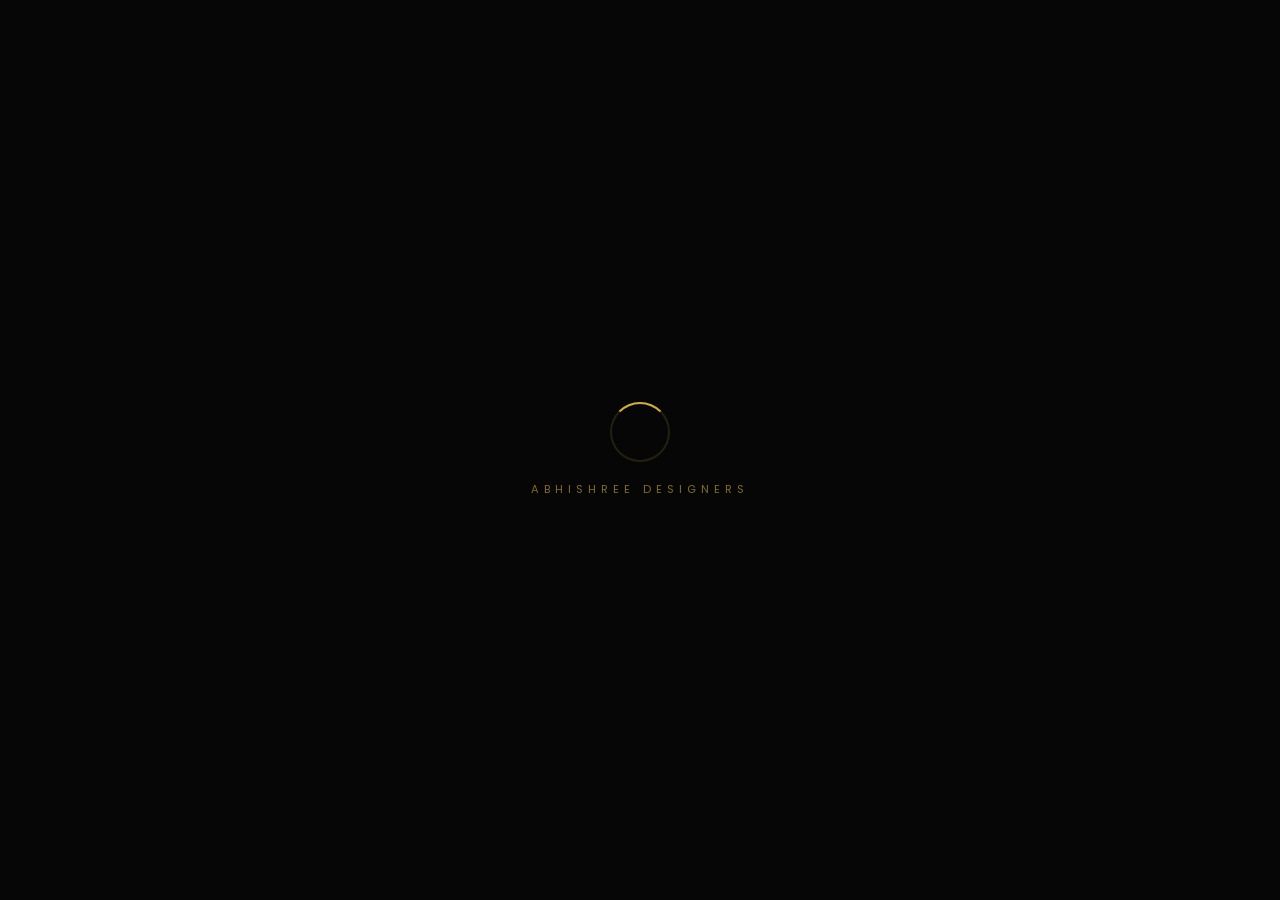
==== frontend/index.html @ 80c42e4c "Update website" ====
<!DOCTYPE html>
<html lang="en">
<head>
    <meta charset="UTF-8">
    <meta name="viewport" content="width=device-width, initial-scale=1.0">
    <title>Abhishree Designers | Fashion Boutique & Design Academy</title>
    <meta name="description" content="Abhishree Designers — Shop exclusive fashion collections or join our world-class Fashion Design Academy.">
    <link rel="icon" type="image/jpeg" href="public/images/logo.jpg">
    <link href="https://fonts.googleapis.com/css2?family=Playfair+Display:ital,wght@0,400;0,600;0,700;1,400&family=Cormorant+Garamond:ital,wght@0,300;0,400;0,600;1,300;1,400&family=Poppins:wght@200;300;400;500;600;700&display=swap" rel="stylesheet">
    <link rel="stylesheet" href="https://cdnjs.cloudflare.com/ajax/libs/font-awesome/6.4.0/css/all.min.css">
    <style>
        * { margin: 0; padding: 0; box-sizing: border-box; }

        body {
            font-family: 'Poppins', sans-serif;
            min-height: 100vh;
            overflow-x: hidden;
            background: #060606;
            color: #fff;
            cursor: default;
        }

        /* ── Cursor Trail ── */
        .cursor-glow {
            position: fixed;
            width: 300px;
            height: 300px;
            border-radius: 50%;
            background: radial-gradient(circle, rgba(212,175,55,0.06) 0%, transparent 70%);
            pointer-events: none;
            z-index: 1;
            transform: translate(-50%, -50%);
            transition: transform 0.1s ease-out;
        }

        /* ── Canvas Stars ── */
        #starCanvas {
            position: fixed;
            inset: 0;
            z-index: 0;
        }

        /* ── Noise Texture Overlay ── */
        .noise-overlay {
            position: fixed;
            inset: 0;
            z-index: 1;
            opacity: 0.03;
            background-image: url("data:image/svg+xml,%3Csvg viewBox='0 0 256 256' xmlns='http://www.w3.org/2000/svg'%3E%3Cfilter id='noise'%3E%3CfeTurbulence type='fractalNoise' baseFrequency='0.9' numOctaves='4' stitchTiles='stitch'/%3E%3C/filter%3E%3Crect width='100%25' height='100%25' filter='url(%23noise)'/%3E%3C/svg%3E");
            pointer-events: none;
        }

        /* ── Loading Screen ── */
        .loader {
            position: fixed;
            inset: 0;
            z-index: 9999;
            background: #060606;
            display: flex;
            flex-direction: column;
            align-items: center;
            justify-content: center;
            transition: opacity 0.8s, visibility 0.8s;
        }
        .loader.hidden { opacity: 0; visibility: hidden; pointer-events: none; }
        .loader-ring {
            width: 60px; height: 60px;
            border: 2px solid rgba(212,175,55,0.15);
            border-top-color: #D4AF37;
            border-radius: 50%;
            animation: spin 1s linear infinite;
        }
        @keyframes spin { to { transform: rotate(360deg); } }
        .loader-text {
            margin-top: 1.2rem;
            font-size: 0.7rem;
            letter-spacing: 5px;
            color: rgba(212,175,55,0.6);
            text-transform: uppercase;
        }

        /* ── Main ── */
        .main-wrapper {
            position: relative;
            z-index: 2;
            min-height: 100vh;
            display: flex;
            flex-direction: column;
            align-items: center;
            justify-content: center;
            padding: 2rem 1.5rem 5rem;
            opacity: 0;
            transition: opacity 1s ease 0.3s;
        }
        .main-wrapper.visible { opacity: 1; }

        /* ── Logo ── */
        .logo-wrap {
            position: relative;
            margin-bottom: 1.5rem;
        }
        .logo-ring {
            position: absolute;
            inset: -12px;
            border-radius: 50%;
            border: 1px solid rgba(212,175,55,0.2);
            animation: ringRotate 12s linear infinite;
        }
        .logo-ring::before {
            content: '';
            position: absolute;
            top: -3px; left: 50%;
            width: 6px; height: 6px;
            background: #D4AF37;
            border-radius: 50%;
            box-shadow: 0 0 10px #D4AF37;
        }
        @keyframes ringRotate { to { transform: rotate(360deg); } }

        .logo-img {
            width: 95px; height: 95px;
            border-radius: 50%;
            object-fit: cover;
            border: 2px solid #D4AF37;
            display: block;
            position: relative;
            z-index: 2;
        }

        /* ── Brand Text ── */
        .brand-section {
            text-align: center;
            margin-bottom: 1rem;
        }
        .brand-name {
            font-family: 'Cormorant Garamond', serif;
            font-size: clamp(2.2rem, 6vw, 4rem);
            font-weight: 300;
            letter-spacing: 14px;
            line-height: 1;
            overflow: hidden;
        }
        .brand-name span {
            display: inline-block;
            animation: slideUp 0.8s ease-out backwards;
        }
        .brand-name span:nth-child(1) { animation-delay: 0.4s; }
        .brand-name span:nth-child(2) { animation-delay: 0.45s; }
        .brand-name span:nth-child(3) { animation-delay: 0.5s; }
        .brand-name span:nth-child(4) { animation-delay: 0.55s; }
        .brand-name span:nth-child(5) { animation-delay: 0.6s; color: #D4AF37; }
        .brand-name span:nth-child(6) { animation-delay: 0.65s; }
        .brand-name span:nth-child(7) { animation-delay: 0.7s; }
        .brand-name span:nth-child(8) { animation-delay: 0.75s; }
        .brand-name span:nth-child(9) { animation-delay: 0.8s; }

        @keyframes slideUp {
            from { transform: translateY(100%); opacity: 0; }
            to { transform: translateY(0); opacity: 1; }
        }

        /* Typewriter tagline */
        .tagline-wrap {
            height: 1.6rem;
            display: flex;
            align-items: center;
            justify-content: center;
            margin-top: 8px;
        }
        .tagline {
            font-size: 0.65rem;
            letter-spacing: 5px;
            color: rgba(212,175,55,0.65);
            text-transform: uppercase;
            overflow: hidden;
            white-space: nowrap;
            border-right: 2px solid rgba(212,175,55,0.6);
            width: 0;
            animation: typing 2.5s steps(30) 1.2s forwards, blinkCaret 0.7s step-end infinite;
        }
        @keyframes typing { to { width: 22ch; } }
        @keyframes blinkCaret { 50% { border-color: transparent; } }

        /* ── Divider ── */
        .divider-area {
            display: flex;
            align-items: center;
            gap: 1.5rem;
            margin: 2rem 0 2.5rem;
            animation: fadeIn 1s ease-out 1.5s both;
        }
        .div-line {
            width: 80px;
            height: 1px;
            background: linear-gradient(90deg, transparent, rgba(212,175,55,0.5), transparent);
        }
        .div-diamond {
            width: 8px; height: 8px;
            background: #D4AF37;
            transform: rotate(45deg);
            box-shadow: 0 0 12px rgba(212,175,55,0.5);
        }
        @keyframes fadeIn { from { opacity: 0; } to { opacity: 1; } }

        .choose-label {
            font-size: 0.7rem;
            letter-spacing: 5px;
            color: rgba(255,255,255,0.3);
            text-transform: uppercase;
            margin-bottom: 2rem;
            animation: fadeIn 1s ease-out 1.8s both;
        }

        /* ── Cards ── */
        .cards-row {
            display: flex;
            gap: 3rem;
            perspective: 1200px;
            animation: fadeInUp 1s ease-out 2s both;
        }
        @keyframes fadeInUp {
            from { opacity: 0; transform: translateY(60px); }
            to { opacity: 1; transform: translateY(0); }
        }

        .choice-card {
            width: 340px;
            height: 420px;
            position: relative;
            border-radius: 24px;
            overflow: hidden;
            cursor: pointer;
            text-decoration: none;
            transform-style: preserve-3d;
            transition: transform 0.4s ease, box-shadow 0.4s;
        }
        .choice-card:hover {
            transform: translateY(-16px) rotateX(2deg);
            box-shadow: 0 40px 80px rgba(0,0,0,0.6), 0 0 60px rgba(212,175,55,0.12);
        }

        .card-bg {
            position: absolute;
            inset: 0;
            background-size: cover;
            background-position: center;
            transition: transform 1s cubic-bezier(0.25, 0.46, 0.45, 0.94);
        }
        .choice-card:hover .card-bg { transform: scale(1.12); }

        .card-overlay {
            position: absolute;
            inset: 0;
            background: linear-gradient(180deg,
                rgba(0,0,0,0) 0%,
                rgba(0,0,0,0.2) 30%,
                rgba(0,0,0,0.88) 100%);
            transition: background 0.5s;
        }

        /* Animated shimmer on hover */
        .card-shimmer {
            position: absolute;
            inset: 0;
            background: linear-gradient(105deg, transparent 40%, rgba(212,175,55,0.08) 45%, rgba(212,175,55,0.15) 50%, rgba(212,175,55,0.08) 55%, transparent 60%);
            transform: translateX(-100%);
            transition: none;
            z-index: 2;
        }
        .choice-card:hover .card-shimmer {
            animation: shimmer 1.2s ease forwards;
        }
        @keyframes shimmer { to { transform: translateX(100%); } }

        /* Gold border glow */
        .card-glow-border {
            position: absolute;
            inset: 0;
            border-radius: 24px;
            z-index: 3;
            border: 1px solid rgba(212,175,55,0.1);
            transition: border-color 0.5s, box-shadow 0.5s;
        }
        .choice-card:hover .card-glow-border {
            border-color: rgba(212,175,55,0.5);
            box-shadow: inset 0 0 30px rgba(212,175,55,0.06);
        }

        /* Number label */
        .card-number {
            position: absolute;
            top: 1.5rem;
            left: 1.8rem;
            font-family: 'Playfair Display', serif;
            font-size: 4rem;
            font-weight: 700;
            color: rgba(212,175,55,0.08);
            z-index: 2;
            line-height: 1;
            transition: color 0.4s;
        }
        .choice-card:hover .card-number { color: rgba(212,175,55,0.15); }

        .card-content {
            position: absolute;
            bottom: 0;
            left: 0;
            right: 0;
            padding: 2rem;
            z-index: 4;
        }

        .card-icon-badge {
            width: 48px;
            height: 48px;
            border-radius: 14px;
            background: rgba(212,175,55,0.12);
            border: 1px solid rgba(212,175,55,0.3);
            display: flex;
            align-items: center;
            justify-content: center;
            font-size: 1.1rem;
            color: #D4AF37;
            margin-bottom: 1rem;
            backdrop-filter: blur(10px);
            transition: background 0.3s, transform 0.3s;
        }
        .choice-card:hover .card-icon-badge {
            background: rgba(212,175,55,0.2);
            transform: scale(1.08);
        }

        .card-title {
            font-family: 'Playfair Display', serif;
            font-size: 1.9rem;
            font-weight: 700;
            color: #fff;
            line-height: 1.15;
            margin-bottom: 0.5rem;
        }

        .card-desc {
            font-size: 0.78rem;
            color: rgba(255,255,255,0.5);
            line-height: 1.7;
            margin-bottom: 1.2rem;
        }

        .card-cta {
            display: inline-flex;
            align-items: center;
            gap: 10px;
            padding: 10px 0;
            color: #D4AF37;
            font-size: 0.75rem;
            font-weight: 600;
            letter-spacing: 2px;
            text-transform: uppercase;
            text-decoration: none;
            position: relative;
        }
        .card-cta::after {
            content: '';
            position: absolute;
            bottom: 6px;
            left: 0;
            width: 0;
            height: 1px;
            background: #D4AF37;
            transition: width 0.4s;
        }
        .choice-card:hover .card-cta::after { width: 70%; }
        .card-cta .arrow-circle {
            width: 28px;
            height: 28px;
            border-radius: 50%;
            border: 1px solid rgba(212,175,55,0.5);
            display: flex;
            align-items: center;
            justify-content: center;
            font-size: 0.65rem;
            transition: background 0.3s, transform 0.3s;
        }
        .choice-card:hover .card-cta .arrow-circle {
            background: #D4AF37;
            color: #111;
            transform: translateX(4px);
        }

        /* ── Bottom Bar ── */
        .bottom-bar {
            position: fixed;
            bottom: 0;
            left: 0;
            right: 0;
            display: flex;
            align-items: center;
            justify-content: center;
            gap: 2.5rem;
            padding: 16px;
            z-index: 5;
            background: linear-gradient(to top, rgba(6,6,6,0.95) 0%, transparent 100%);
            animation: fadeIn 1s ease-out 2.5s both;
        }
        .bottom-link {
            color: rgba(255,255,255,0.3);
            font-size: 0.7rem;
            letter-spacing: 1px;
            text-decoration: none;
            transition: color 0.3s;
        }
        .bottom-link:hover { color: #D4AF37; }
        .bottom-social a {
            color: rgba(255,255,255,0.3);
            margin: 0 10px;
            font-size: 1.05rem;
            transition: color 0.3s, transform 0.3s;
        }
        .bottom-social a:hover { color: #D4AF37; transform: translateY(-2px); }

        /* ── Mobile ── */
        @media (max-width: 768px) {
            .main-wrapper { padding: 1.5rem 1rem 5rem; }
            .cards-row {
                flex-direction: column;
                gap: 1.5rem;
                align-items: center;
            }
            .choice-card {
                width: 92vw;
                max-width: 380px;
                height: 350px;
            }
            .brand-name { letter-spacing: 6px; }
            .logo-img { width: 75px; height: 75px; }
            .logo-ring { inset: -10px; }
            .bottom-bar { gap: 1.2rem; }
            .card-number { font-size: 3rem; }
        }
    </style>
</head>
<body>

    <!-- Loading Screen -->
    <div class="loader" id="loader">
        <div class="loader-ring"></div>
        <p class="loader-text">Abhishree Designers</p>
    </div>

    <!-- Cursor Glow -->
    <div class="cursor-glow" id="cursorGlow"></div>

    <!-- Star Canvas -->
    <canvas id="starCanvas"></canvas>

    <!-- Noise -->
    <div class="noise-overlay"></div>

    <!-- Main Content -->
    <div class="main-wrapper" id="mainContent">

        <!-- Logo -->
        <div class="logo-wrap">
            <div class="logo-ring"></div>
            <img src="public/images/logo.jpg" alt="Abhishree Designers" class="logo-img">
        </div>

        <!-- Brand -->
        <div class="brand-section">
            <h1 class="brand-name">
                <span>A</span><span>B</span><span>H</span><span>I</span><span>S</span><span>H</span><span>R</span><span>E</span><span>E</span>
            </h1>
            <div class="tagline-wrap">
                <p class="tagline">Perfection in Every Stitch</p>
            </div>
        </div>

        <!-- Divider -->
        <div class="divider-area">
            <div class="div-line"></div>
            <div class="div-diamond"></div>
            <div class="div-line"></div>
        </div>

        <p class="choose-label">Choose Your Experience</p>

        <!-- Cards -->
        <div class="cards-row">

            <!-- Shop -->
            <a href="shop.html" class="choice-card">
                <div class="card-bg" style="background-image: url('https://images.unsplash.com/photo-1558769132-cb1aea458c5e?auto=format&fit=crop&w=900&q=80');"></div>
                <div class="card-overlay"></div>
                <div class="card-shimmer"></div>
                <div class="card-glow-border"></div>
                <div class="card-number">01</div>
                <div class="card-content">
                    <div class="card-icon-badge"><i class="fas fa-shopping-bag"></i></div>
                    <h2 class="card-title">Shop Our<br>Collection</h2>
                    <p class="card-desc">Bridal lehengas, designer sarees, indo-western ensembles — crafted with perfection.</p>
                    <span class="card-cta">Explore Now <span class="arrow-circle"><i class="fas fa-arrow-right"></i></span></span>
                </div>
            </a>

            <!-- Academy -->
            <a href="academy.html" class="choice-card">
                <div class="card-bg" style="background-image: url('https://images.unsplash.com/photo-1537832816519-689ad163238b?auto=format&fit=crop&w=900&q=80');"></div>
                <div class="card-overlay"></div>
                <div class="card-shimmer"></div>
                <div class="card-glow-border"></div>
                <div class="card-number">02</div>
                <div class="card-content">
                    <div class="card-icon-badge"><i class="fas fa-scissors"></i></div>
                    <h2 class="card-title">Learn Fashion<br>Design</h2>
                    <p class="card-desc">Master couture, draping & styling — launch your dream fashion career with us.</p>
                    <span class="card-cta">View Courses <span class="arrow-circle"><i class="fas fa-arrow-right"></i></span></span>
                </div>
            </a>

        </div>
    </div>

    <!-- Bottom -->
    <div class="bottom-bar">
        <a href="tel:+919876543210" class="bottom-link"><i class="fas fa-phone-alt"></i> &nbsp;+91 98765 43210</a>
        <div class="bottom-social">
            <a href="https://www.instagram.com/abhishre_fashionacademy" target="_blank"><i class="fab fa-instagram"></i></a>
            <a href="https://wa.me/919876543210" target="_blank"><i class="fab fa-whatsapp"></i></a>
        </div>
        <a href="auth.html" class="bottom-link"><i class="fas fa-user"></i> &nbsp;My Account</a>
    </div>

    <script>
        // ── Loader ──
        window.addEventListener('load', () => {
            setTimeout(() => {
                document.getElementById('loader').classList.add('hidden');
                document.getElementById('mainContent').classList.add('visible');
            }, 1400);
        });

        // ── Cursor Glow ──
        const glow = document.getElementById('cursorGlow');
        document.addEventListener('mousemove', e => {
            glow.style.left = e.clientX + 'px';
            glow.style.top = e.clientY + 'px';
        });

        // ── Star Canvas ──
        const canvas = document.getElementById('starCanvas');
        const ctx = canvas.getContext('2d');
        let stars = [];

        function resizeCanvas() {
            canvas.width = window.innerWidth;
            canvas.height = window.innerHeight;
        }
        resizeCanvas();
        window.addEventListener('resize', resizeCanvas);

        function createStars(count) {
            stars = [];
            for (let i = 0; i < count; i++) {
                stars.push({
                    x: Math.random() * canvas.width,
                    y: Math.random() * canvas.height,
                    size: Math.random() * 1.5 + 0.3,
                    opacity: Math.random() * 0.5 + 0.1,
                    speed: Math.random() * 0.3 + 0.05,
                    phase: Math.random() * Math.PI * 2
                });
            }
        }
        createStars(120);

        function animateStars() {
            ctx.clearRect(0, 0, canvas.width, canvas.height);
            const time = Date.now() * 0.001;

            stars.forEach(s => {
                const twinkle = Math.sin(time * s.speed * 3 + s.phase) * 0.3 + 0.7;
                ctx.beginPath();
                ctx.arc(s.x, s.y, s.size, 0, Math.PI * 2);
                ctx.fillStyle = `rgba(212, 175, 55, ${s.opacity * twinkle})`;
                ctx.fill();
            });

            requestAnimationFrame(animateStars);
        }
        animateStars();
    </script>
</body>
</html>
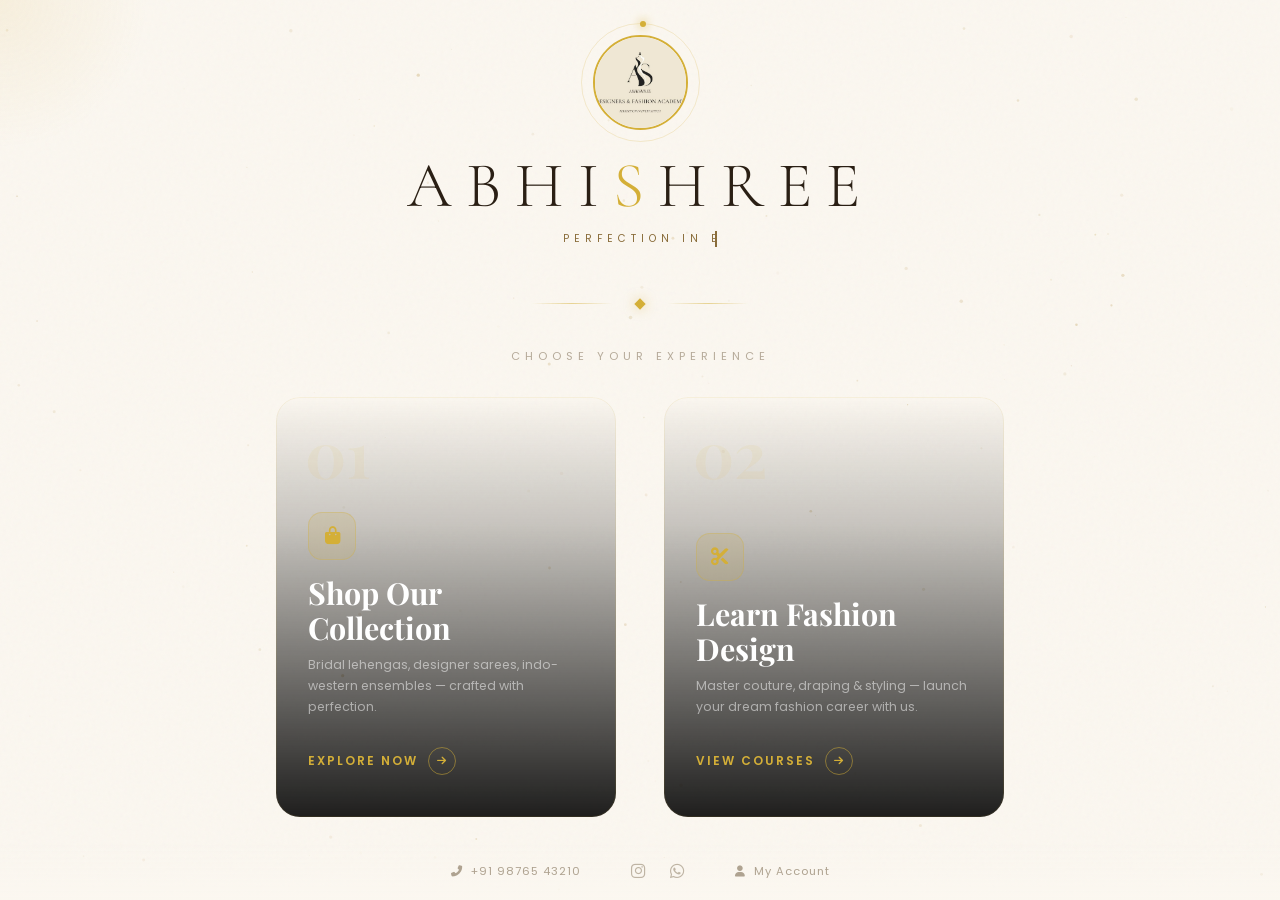
==== commit 4ceced36: "Update website" ====
--- a/frontend/index.html
+++ b/frontend/index.html
@@ -15,8 +15,8 @@
             font-family: 'Poppins', sans-serif;
             min-height: 100vh;
             overflow-x: hidden;
-            background: #060606;
-            color: #fff;
+            background: #FBF7F0;
+            color: #2a1f14;
             cursor: default;
         }
 
@@ -26,7 +26,7 @@
             width: 300px;
             height: 300px;
             border-radius: 50%;
-            background: radial-gradient(circle, rgba(212,175,55,0.06) 0%, transparent 70%);
+            background: radial-gradient(circle, rgba(212,175,55,0.1) 0%, transparent 70%);
             pointer-events: none;
             z-index: 1;
             transform: translate(-50%, -50%);
@@ -55,7 +55,7 @@
             position: fixed;
             inset: 0;
             z-index: 9999;
-            background: #060606;
+            background: #FBF7F0;
             display: flex;
             flex-direction: column;
             align-items: center;
@@ -65,8 +65,8 @@
         .loader.hidden { opacity: 0; visibility: hidden; pointer-events: none; }
         .loader-ring {
             width: 60px; height: 60px;
-            border: 2px solid rgba(212,175,55,0.15);
-            border-top-color: #D4AF37;
+            border: 2px solid rgba(180,140,60,0.2);
+            border-top-color: #B8962C;
             border-radius: 50%;
             animation: spin 1s linear infinite;
         }
@@ -75,7 +75,7 @@
             margin-top: 1.2rem;
             font-size: 0.7rem;
             letter-spacing: 5px;
-            color: rgba(212,175,55,0.6);
+            color: #8a6d3b;
             text-transform: uppercase;
         }
 
@@ -170,11 +170,11 @@
         .tagline {
             font-size: 0.65rem;
             letter-spacing: 5px;
-            color: rgba(212,175,55,0.65);
+            color: #8a6d3b;
             text-transform: uppercase;
             overflow: hidden;
             white-space: nowrap;
-            border-right: 2px solid rgba(212,175,55,0.6);
+            border-right: 2px solid #8a6d3b;
             width: 0;
             animation: typing 2.5s steps(30) 1.2s forwards, blinkCaret 0.7s step-end infinite;
         }
@@ -205,7 +205,7 @@
         .choose-label {
             font-size: 0.7rem;
             letter-spacing: 5px;
-            color: rgba(255,255,255,0.3);
+            color: rgba(100,80,50,0.45);
             text-transform: uppercase;
             margin-bottom: 2rem;
             animation: fadeIn 1s ease-out 1.8s both;
@@ -236,7 +236,7 @@
         }
         .choice-card:hover {
             transform: translateY(-16px) rotateX(2deg);
-            box-shadow: 0 40px 80px rgba(0,0,0,0.6), 0 0 60px rgba(212,175,55,0.12);
+            box-shadow: 0 40px 80px rgba(0,0,0,0.25), 0 0 60px rgba(212,175,55,0.1);
         }
 
         .card-bg {
@@ -399,24 +399,24 @@
             gap: 2.5rem;
             padding: 16px;
             z-index: 5;
-            background: linear-gradient(to top, rgba(6,6,6,0.95) 0%, transparent 100%);
+            background: linear-gradient(to top, rgba(251,247,240,0.95) 0%, transparent 100%);
             animation: fadeIn 1s ease-out 2.5s both;
         }
         .bottom-link {
-            color: rgba(255,255,255,0.3);
+            color: rgba(100,80,50,0.5);
             font-size: 0.7rem;
             letter-spacing: 1px;
             text-decoration: none;
             transition: color 0.3s;
         }
-        .bottom-link:hover { color: #D4AF37; }
+        .bottom-link:hover { color: #8a6d3b; }
         .bottom-social a {
-            color: rgba(255,255,255,0.3);
+            color: rgba(100,80,50,0.4);
             margin: 0 10px;
             font-size: 1.05rem;
             transition: color 0.3s, transform 0.3s;
         }
-        .bottom-social a:hover { color: #D4AF37; transform: translateY(-2px); }
+        .bottom-social a:hover { color: #8a6d3b; transform: translateY(-2px); }
 
         /* ── Mobile ── */
         @media (max-width: 768px) {
@@ -581,7 +581,7 @@
                 const twinkle = Math.sin(time * s.speed * 3 + s.phase) * 0.3 + 0.7;
                 ctx.beginPath();
                 ctx.arc(s.x, s.y, s.size, 0, Math.PI * 2);
-                ctx.fillStyle = `rgba(212, 175, 55, ${s.opacity * twinkle})`;
+                ctx.fillStyle = `rgba(180, 140, 60, ${s.opacity * twinkle * 0.5})`;
                 ctx.fill();
             });
 
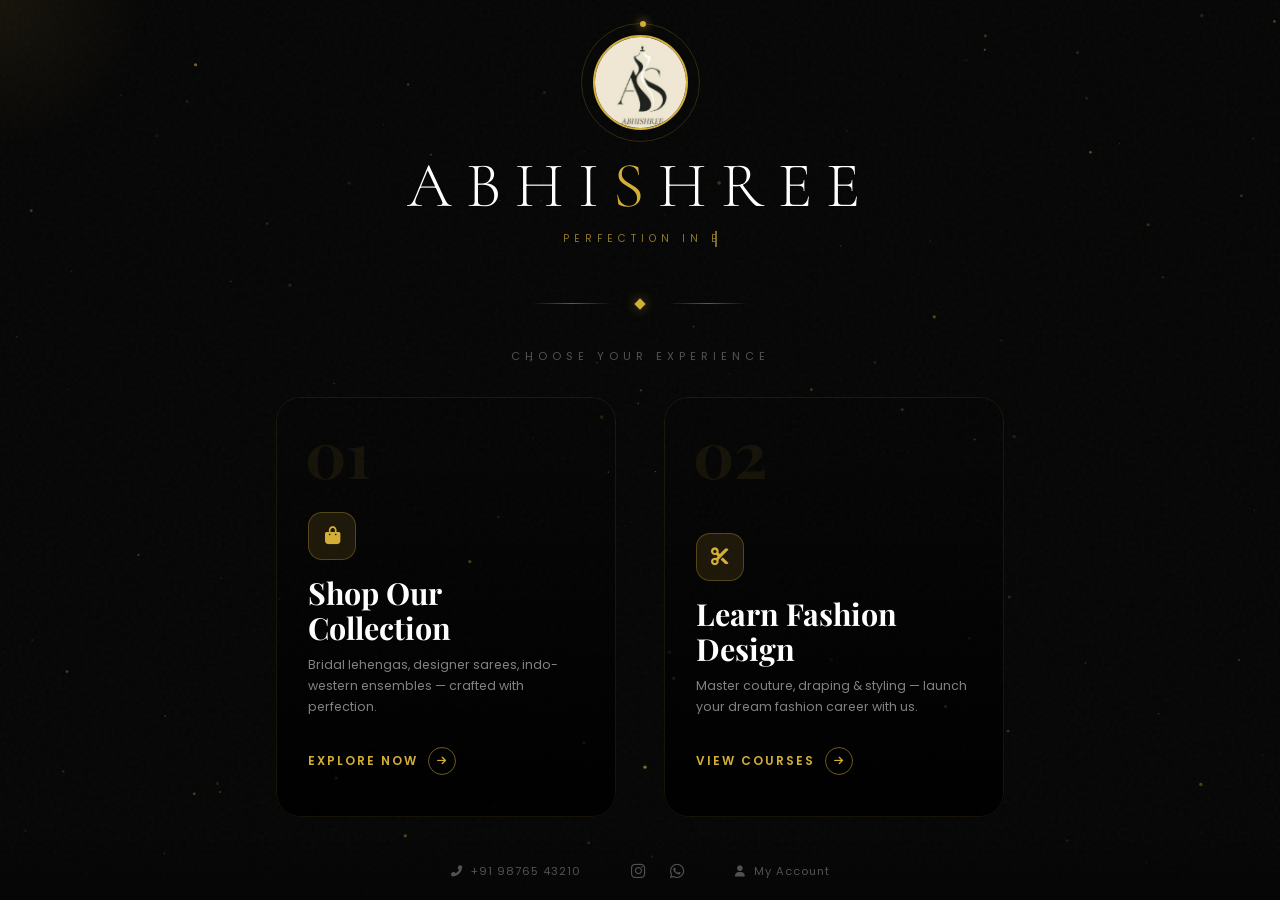
==== commit d735bac6: "Update website" ====
--- a/frontend/index.html
+++ b/frontend/index.html
@@ -15,8 +15,8 @@
             font-family: 'Poppins', sans-serif;
             min-height: 100vh;
             overflow-x: hidden;
-            background: #FBF7F0;
-            color: #2a1f14;
+            background: #060606;
+            color: #fff;
             cursor: default;
         }
 
@@ -26,7 +26,7 @@
             width: 300px;
             height: 300px;
             border-radius: 50%;
-            background: radial-gradient(circle, rgba(212,175,55,0.1) 0%, transparent 70%);
+            background: radial-gradient(circle, rgba(212,175,55,0.08) 0%, transparent 70%);
             pointer-events: none;
             z-index: 1;
             transform: translate(-50%, -50%);
@@ -55,7 +55,7 @@
             position: fixed;
             inset: 0;
             z-index: 9999;
-            background: #FBF7F0;
+            background: #060606;
             display: flex;
             flex-direction: column;
             align-items: center;
@@ -65,8 +65,8 @@
         .loader.hidden { opacity: 0; visibility: hidden; pointer-events: none; }
         .loader-ring {
             width: 60px; height: 60px;
-            border: 2px solid rgba(180,140,60,0.2);
-            border-top-color: #B8962C;
+            border: 2px solid rgba(212,175,55,0.15);
+            border-top-color: #D4AF37;
             border-radius: 50%;
             animation: spin 1s linear infinite;
         }
@@ -75,7 +75,7 @@
             margin-top: 1.2rem;
             font-size: 0.7rem;
             letter-spacing: 5px;
-            color: #8a6d3b;
+            color: rgba(212,175,55,0.6);
             text-transform: uppercase;
         }
 
@@ -170,11 +170,11 @@
         .tagline {
             font-size: 0.65rem;
             letter-spacing: 5px;
-            color: #8a6d3b;
+            color: rgba(212,175,55,0.65);
             text-transform: uppercase;
             overflow: hidden;
             white-space: nowrap;
-            border-right: 2px solid #8a6d3b;
+            border-right: 2px solid rgba(212,175,55,0.6);
             width: 0;
             animation: typing 2.5s steps(30) 1.2s forwards, blinkCaret 0.7s step-end infinite;
         }
@@ -205,7 +205,7 @@
         .choose-label {
             font-size: 0.7rem;
             letter-spacing: 5px;
-            color: rgba(100,80,50,0.45);
+            color: rgba(255,255,255,0.3);
             text-transform: uppercase;
             margin-bottom: 2rem;
             animation: fadeIn 1s ease-out 1.8s both;
@@ -236,7 +236,7 @@
         }
         .choice-card:hover {
             transform: translateY(-16px) rotateX(2deg);
-            box-shadow: 0 40px 80px rgba(0,0,0,0.25), 0 0 60px rgba(212,175,55,0.1);
+            box-shadow: 0 40px 80px rgba(0,0,0,0.6), 0 0 60px rgba(212,175,55,0.12);
         }
 
         .card-bg {
@@ -399,24 +399,24 @@
             gap: 2.5rem;
             padding: 16px;
             z-index: 5;
-            background: linear-gradient(to top, rgba(251,247,240,0.95) 0%, transparent 100%);
+            background: linear-gradient(to top, rgba(6,6,6,0.95) 0%, transparent 100%);
             animation: fadeIn 1s ease-out 2.5s both;
         }
         .bottom-link {
-            color: rgba(100,80,50,0.5);
+            color: rgba(255,255,255,0.3);
             font-size: 0.7rem;
             letter-spacing: 1px;
             text-decoration: none;
             transition: color 0.3s;
         }
-        .bottom-link:hover { color: #8a6d3b; }
+        .bottom-link:hover { color: #D4AF37; }
         .bottom-social a {
-            color: rgba(100,80,50,0.4);
+            color: rgba(255,255,255,0.3);
             margin: 0 10px;
             font-size: 1.05rem;
             transition: color 0.3s, transform 0.3s;
         }
-        .bottom-social a:hover { color: #8a6d3b; transform: translateY(-2px); }
+        .bottom-social a:hover { color: #D4AF37; transform: translateY(-2px); }
 
         /* ── Mobile ── */
         @media (max-width: 768px) {
@@ -581,7 +581,7 @@
                 const twinkle = Math.sin(time * s.speed * 3 + s.phase) * 0.3 + 0.7;
                 ctx.beginPath();
                 ctx.arc(s.x, s.y, s.size, 0, Math.PI * 2);
-                ctx.fillStyle = `rgba(180, 140, 60, ${s.opacity * twinkle * 0.5})`;
+                ctx.fillStyle = `rgba(212, 175, 55, ${s.opacity * twinkle})`;
                 ctx.fill();
             });
 
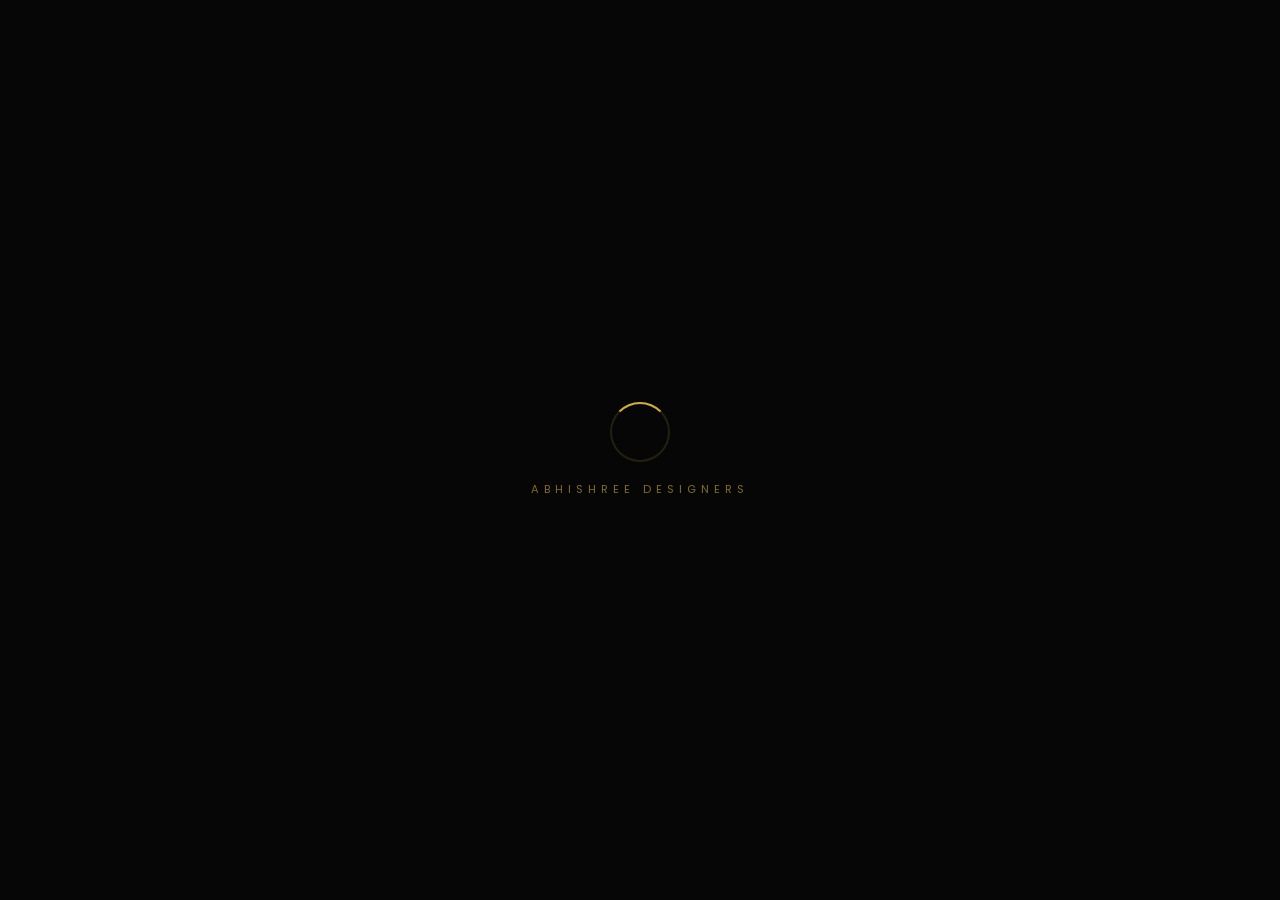
==== commit a69476d0: "Update website" ====
--- a/frontend/index.html
+++ b/frontend/index.html
@@ -178,7 +178,7 @@
             width: 0;
             animation: typing 2.5s steps(30) 1.2s forwards, blinkCaret 0.7s step-end infinite;
         }
-        @keyframes typing { to { width: 22ch; } }
+        @keyframes typing { to { width: 28ch; } }
         @keyframes blinkCaret { 50% { border-color: transparent; } }
 
         /* ── Divider ── */
@@ -471,7 +471,7 @@
                 <span>A</span><span>B</span><span>H</span><span>I</span><span>S</span><span>H</span><span>R</span><span>E</span><span>E</span>
             </h1>
             <div class="tagline-wrap">
-                <p class="tagline">Perfection in Every Stitch</p>
+                <p class="tagline">Perfection in every stitches</p>
             </div>
         </div>
 
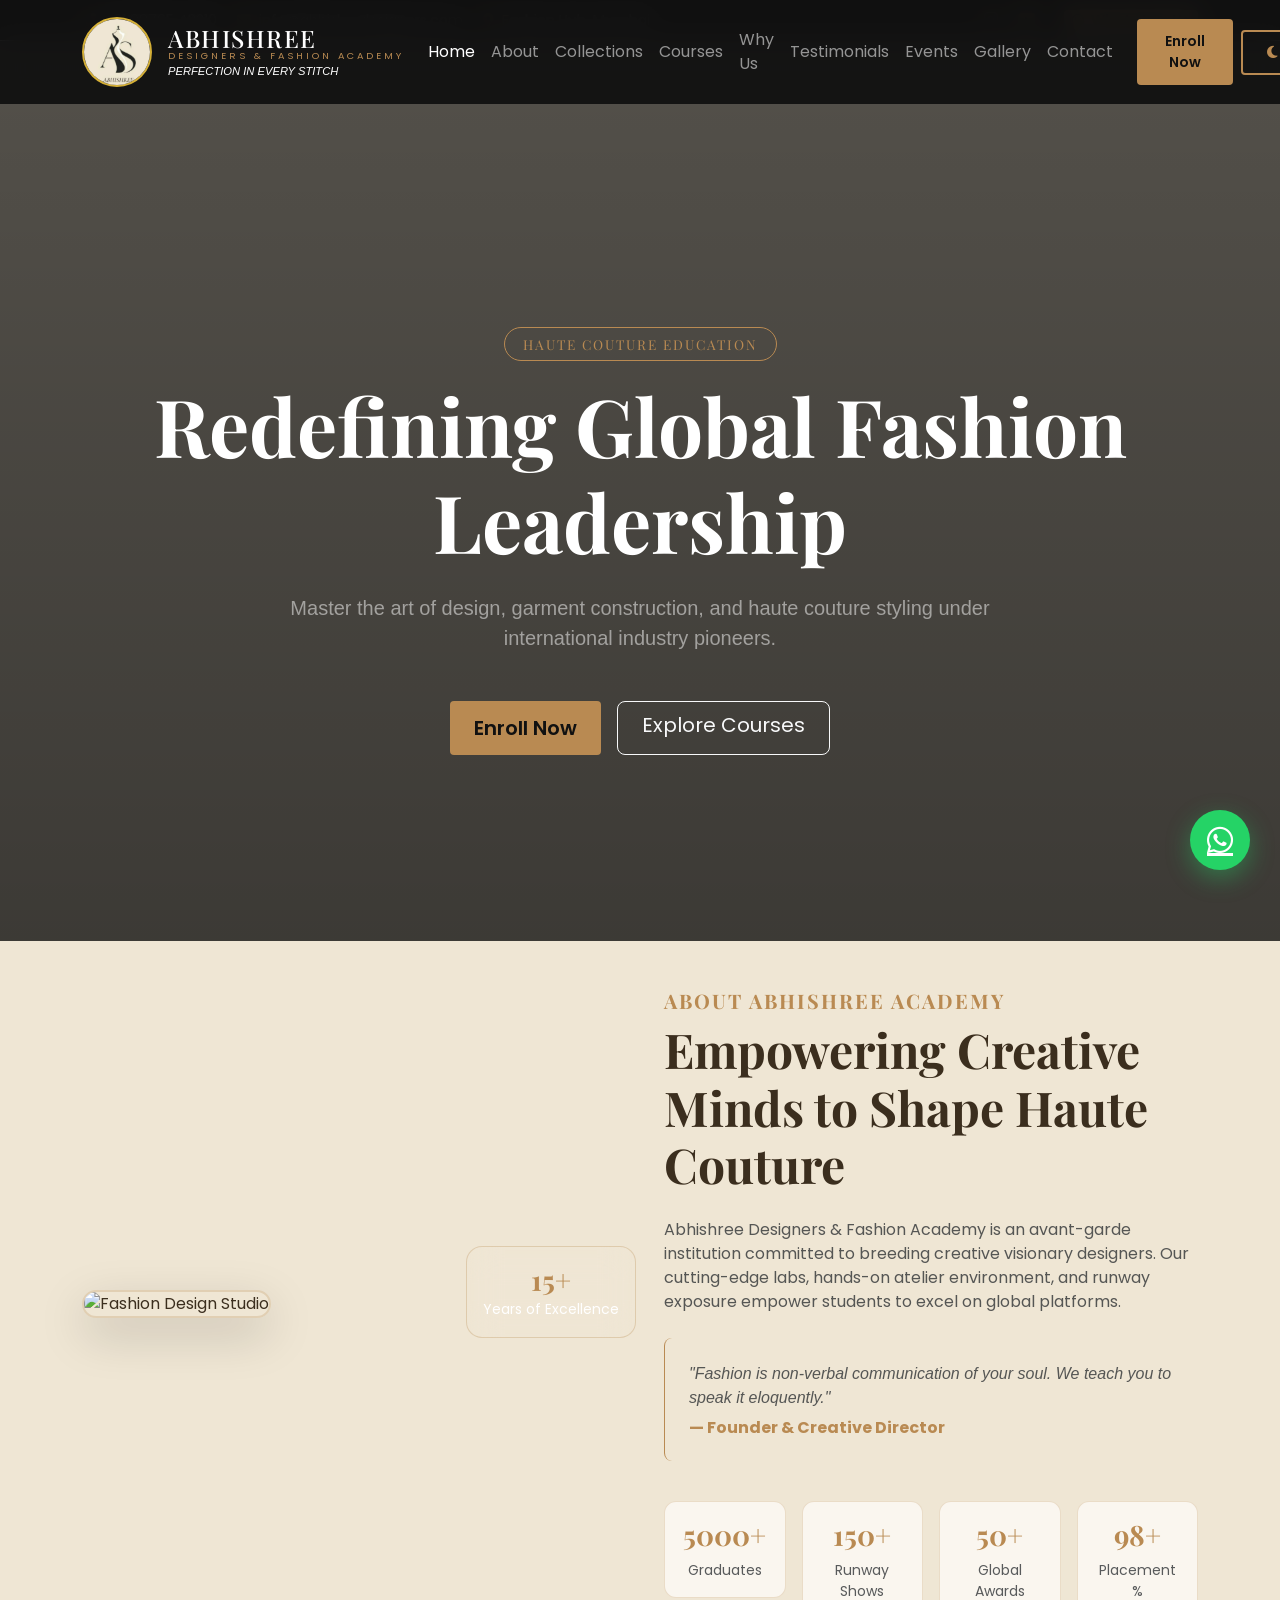
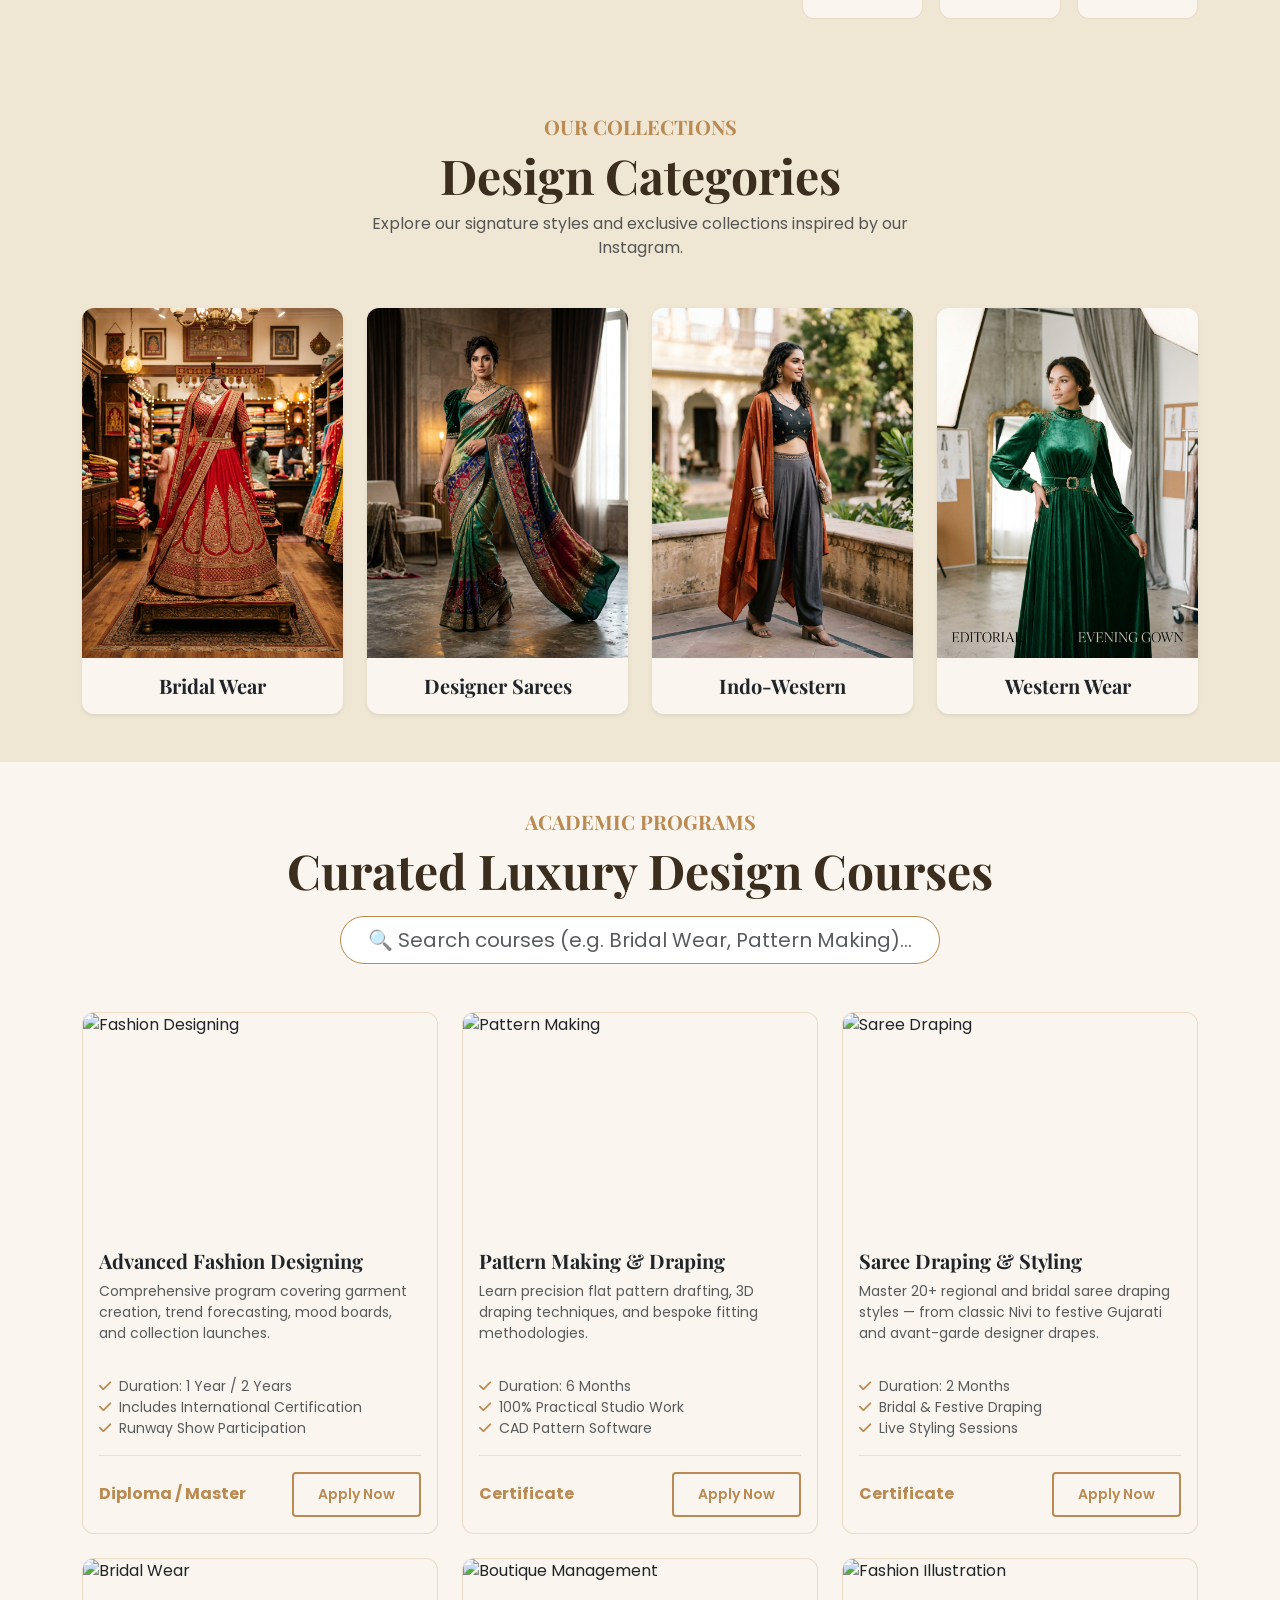
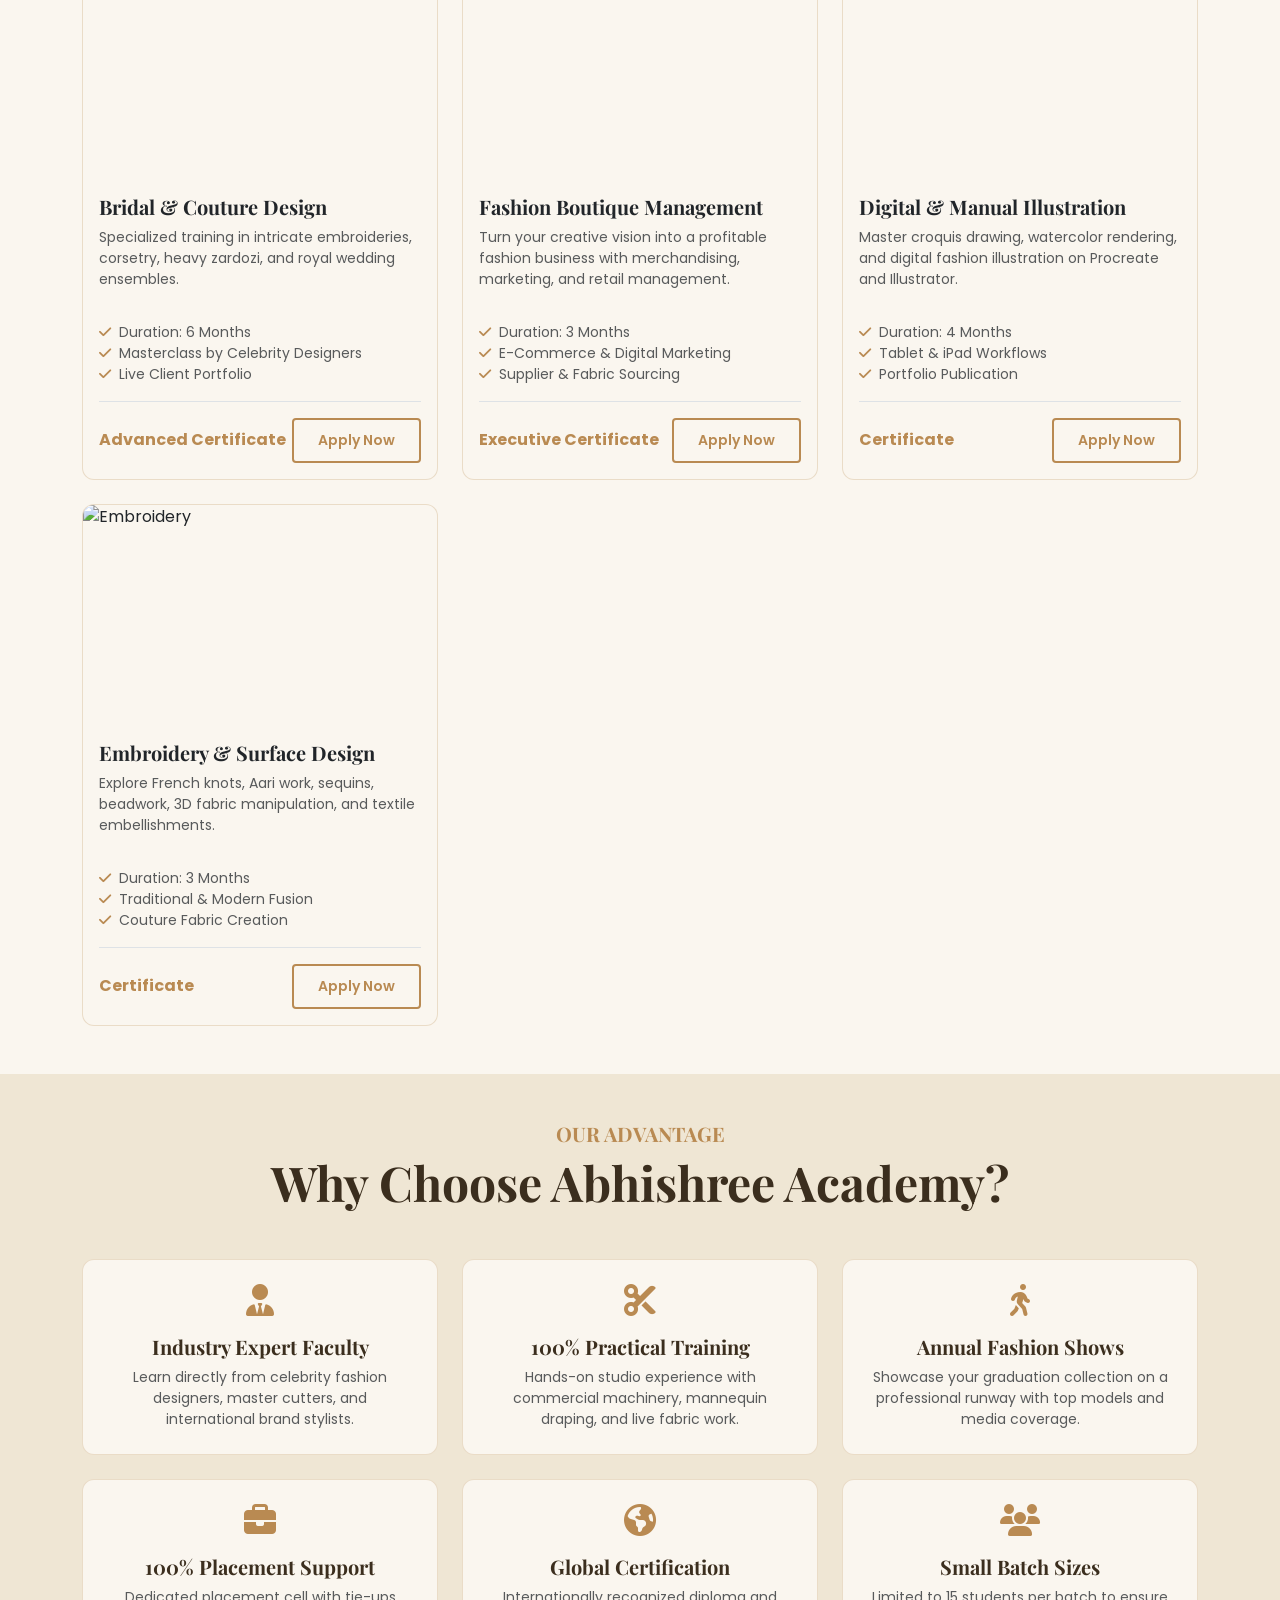
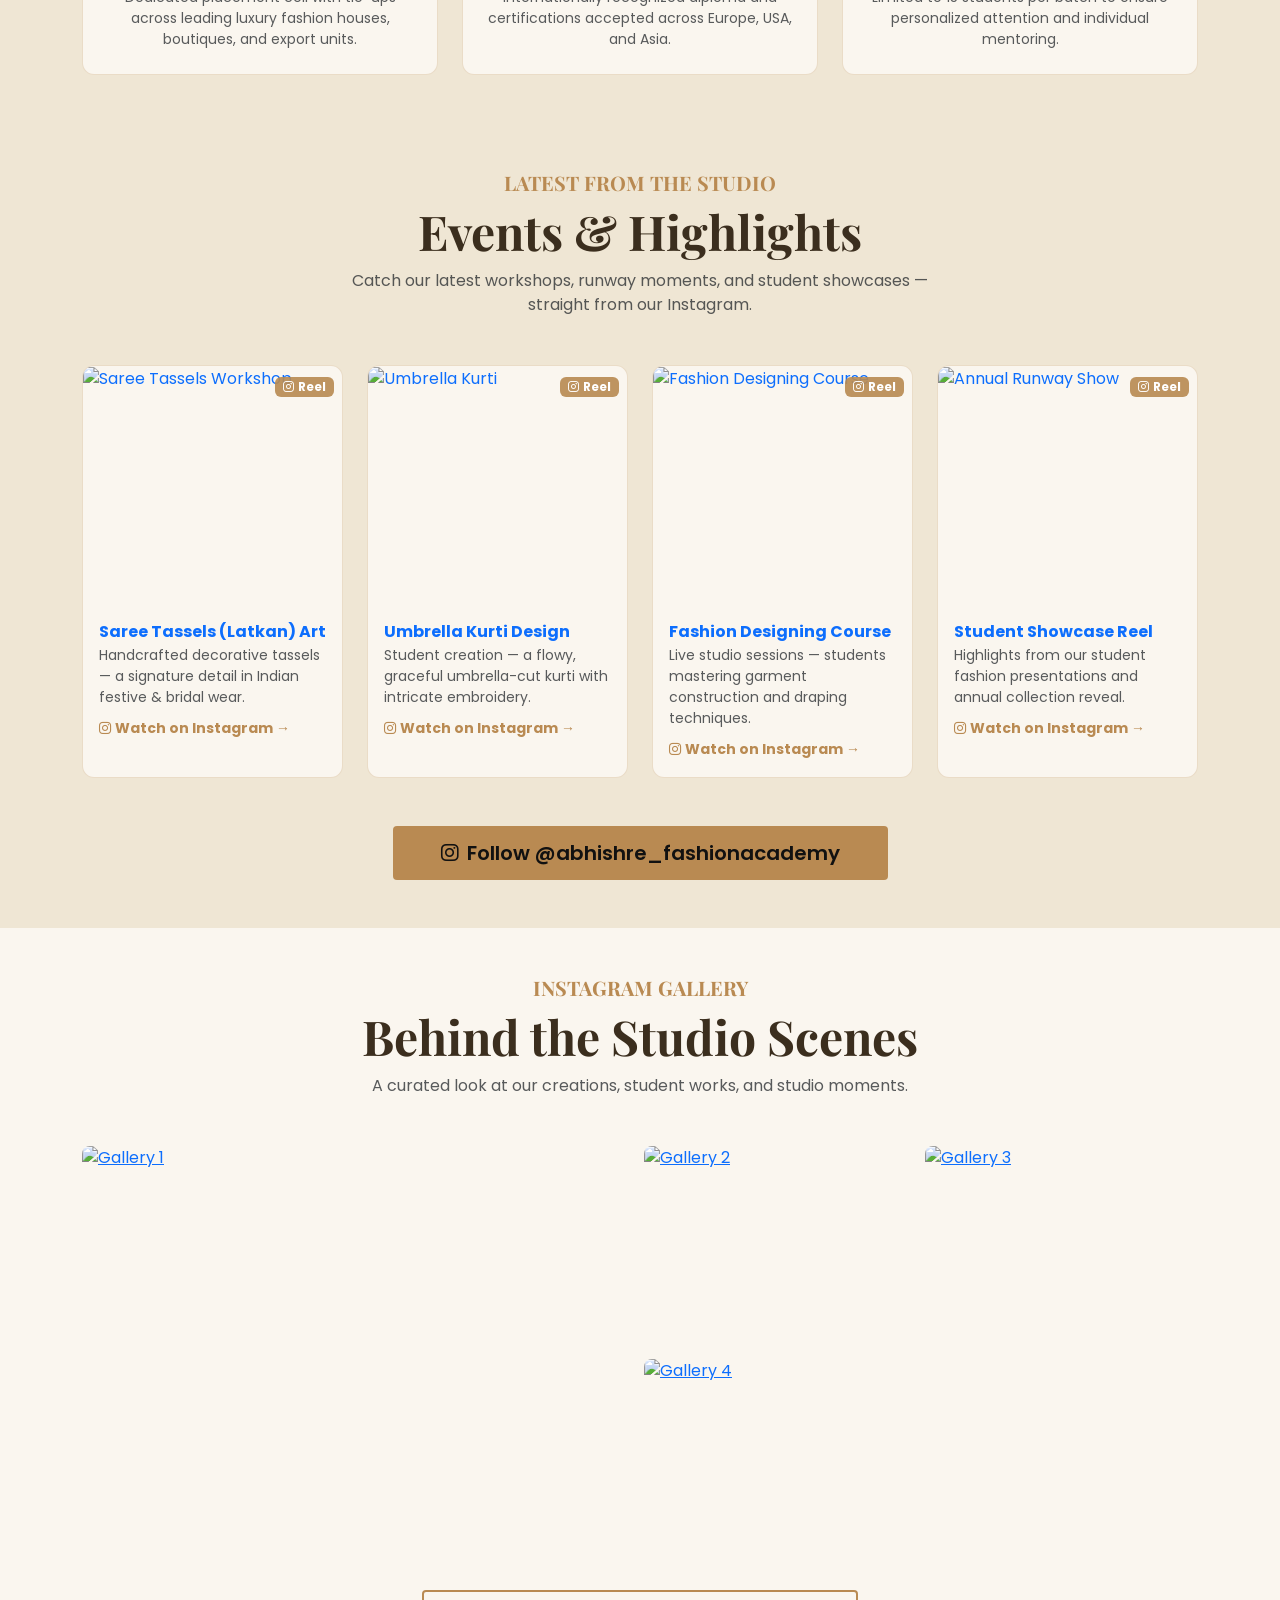
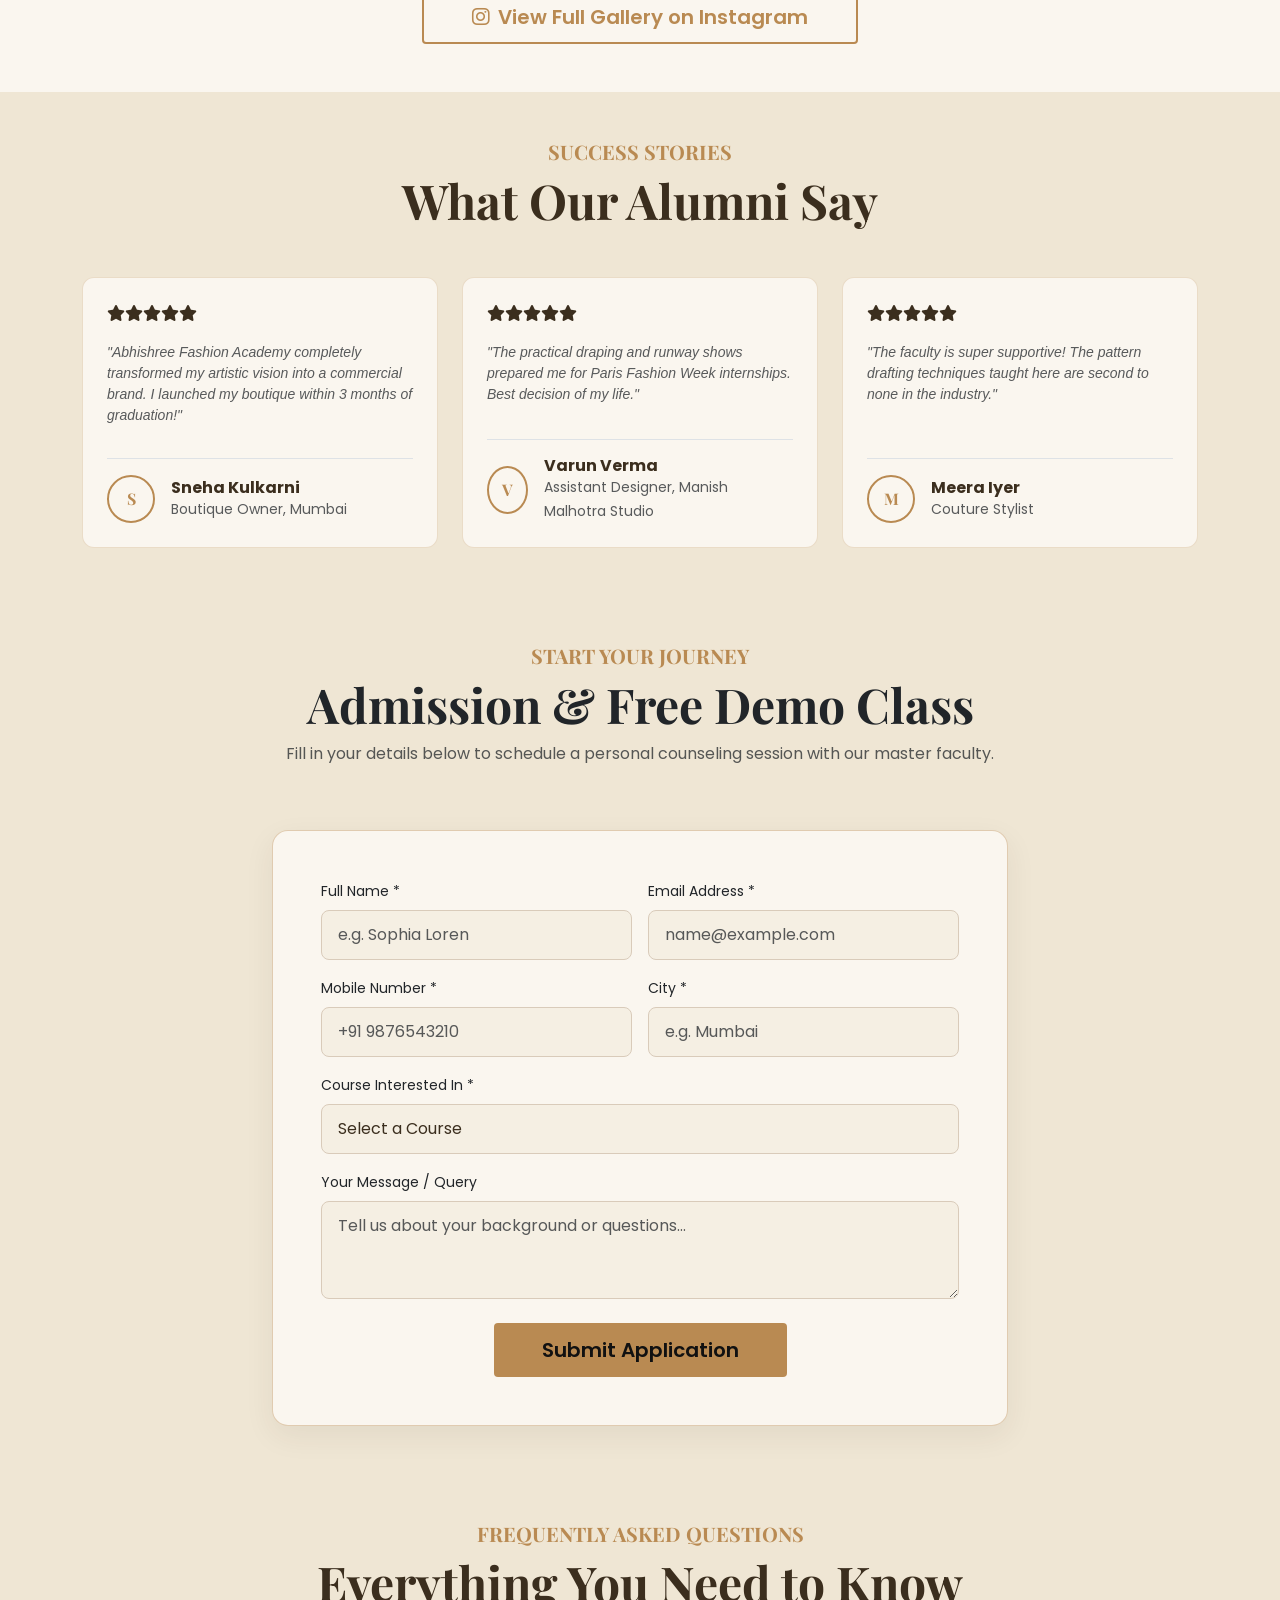
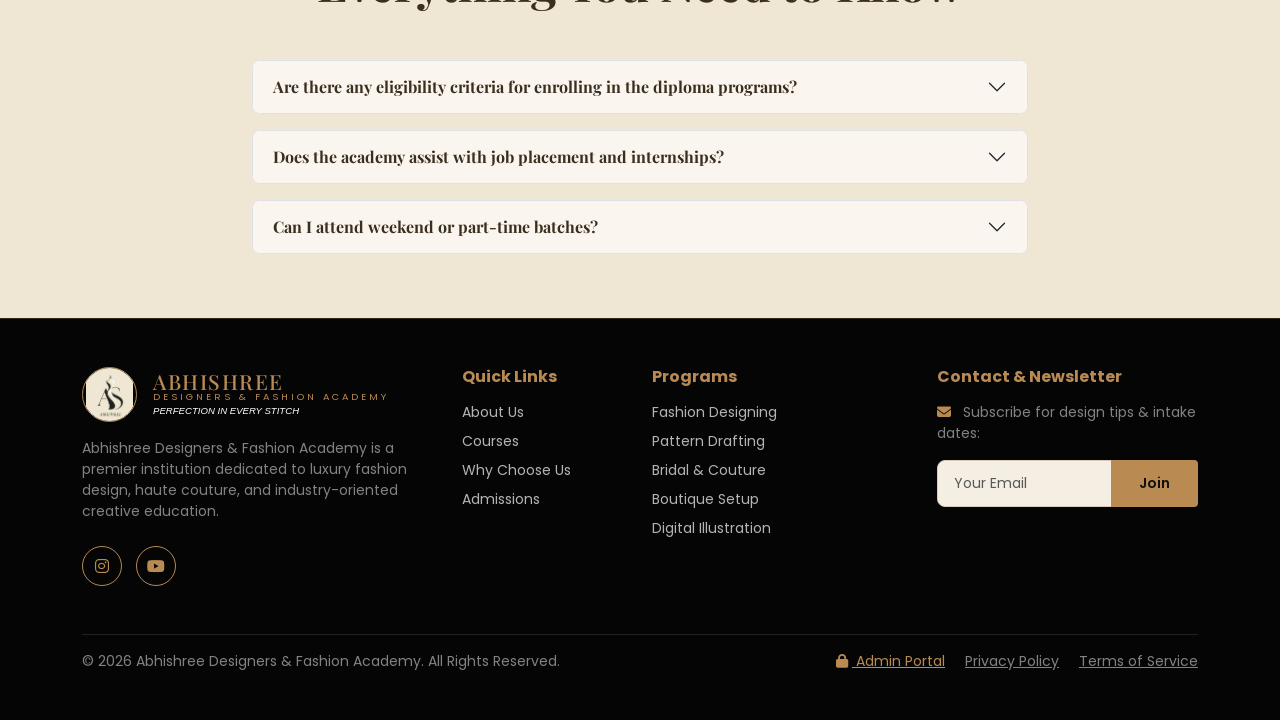
==== commit d9876a47: "Update website" ====
--- a/frontend/index.html
+++ b/frontend/index.html
@@ -3,591 +3,815 @@
 <head>
     <meta charset="UTF-8">
     <meta name="viewport" content="width=device-width, initial-scale=1.0">
-    <title>Abhishree Designers | Fashion Boutique & Design Academy</title>
-    <meta name="description" content="Abhishree Designers — Shop exclusive fashion collections or join our world-class Fashion Design Academy.">
+    <title>Abhishree Designers & Fashion Academy | Luxury Fashion & Design School</title>
+    <meta name="description" content="Abhishree Designers & Fashion Academy offers world-class fashion design, pattern making, boutique management, and bridal wear courses with placement assistance.">
+    <!-- Favicon -->
     <link rel="icon" type="image/jpeg" href="public/images/logo.jpg">
-    <link href="https://fonts.googleapis.com/css2?family=Playfair+Display:ital,wght@0,400;0,600;0,700;1,400&family=Cormorant+Garamond:ital,wght@0,300;0,400;0,600;1,300;1,400&family=Poppins:wght@200;300;400;500;600;700&display=swap" rel="stylesheet">
+    <!-- Google Fonts -->
+    <link href="https://fonts.googleapis.com/css2?family=Playfair+Display:ital,wght@0,400;0,600;0,700;1,400&family=Poppins:wght@300;400;500;600;700&display=swap" rel="stylesheet">
+    <!-- Bootstrap 5 CSS -->
+    <link href="https://cdn.jsdelivr.net/npm/bootstrap@5.3.0/dist/css/bootstrap.min.css" rel="stylesheet">
+    <!-- Font Awesome 6 -->
     <link rel="stylesheet" href="https://cdnjs.cloudflare.com/ajax/libs/font-awesome/6.4.0/css/all.min.css">
-    <style>
-        * { margin: 0; padding: 0; box-sizing: border-box; }
-
-        body {
-            font-family: 'Poppins', sans-serif;
-            min-height: 100vh;
-            overflow-x: hidden;
-            background: #060606;
-            color: #fff;
-            cursor: default;
-        }
-
-        /* ── Cursor Trail ── */
-        .cursor-glow {
-            position: fixed;
-            width: 300px;
-            height: 300px;
-            border-radius: 50%;
-            background: radial-gradient(circle, rgba(212,175,55,0.08) 0%, transparent 70%);
-            pointer-events: none;
-            z-index: 1;
-            transform: translate(-50%, -50%);
-            transition: transform 0.1s ease-out;
-        }
-
-        /* ── Canvas Stars ── */
-        #starCanvas {
-            position: fixed;
-            inset: 0;
-            z-index: 0;
-        }
-
-        /* ── Noise Texture Overlay ── */
-        .noise-overlay {
-            position: fixed;
-            inset: 0;
-            z-index: 1;
-            opacity: 0.03;
-            background-image: url("data:image/svg+xml,%3Csvg viewBox='0 0 256 256' xmlns='http://www.w3.org/2000/svg'%3E%3Cfilter id='noise'%3E%3CfeTurbulence type='fractalNoise' baseFrequency='0.9' numOctaves='4' stitchTiles='stitch'/%3E%3C/filter%3E%3Crect width='100%25' height='100%25' filter='url(%23noise)'/%3E%3C/svg%3E");
-            pointer-events: none;
-        }
-
-        /* ── Loading Screen ── */
-        .loader {
-            position: fixed;
-            inset: 0;
-            z-index: 9999;
-            background: #060606;
-            display: flex;
-            flex-direction: column;
-            align-items: center;
-            justify-content: center;
-            transition: opacity 0.8s, visibility 0.8s;
-        }
-        .loader.hidden { opacity: 0; visibility: hidden; pointer-events: none; }
-        .loader-ring {
-            width: 60px; height: 60px;
-            border: 2px solid rgba(212,175,55,0.15);
-            border-top-color: #D4AF37;
-            border-radius: 50%;
-            animation: spin 1s linear infinite;
-        }
-        @keyframes spin { to { transform: rotate(360deg); } }
-        .loader-text {
-            margin-top: 1.2rem;
-            font-size: 0.7rem;
-            letter-spacing: 5px;
-            color: rgba(212,175,55,0.6);
-            text-transform: uppercase;
-        }
-
-        /* ── Main ── */
-        .main-wrapper {
-            position: relative;
-            z-index: 2;
-            min-height: 100vh;
-            display: flex;
-            flex-direction: column;
-            align-items: center;
-            justify-content: center;
-            padding: 2rem 1.5rem 5rem;
-            opacity: 0;
-            transition: opacity 1s ease 0.3s;
-        }
-        .main-wrapper.visible { opacity: 1; }
-
-        /* ── Logo ── */
-        .logo-wrap {
-            position: relative;
-            margin-bottom: 1.5rem;
-        }
-        .logo-ring {
-            position: absolute;
-            inset: -12px;
-            border-radius: 50%;
-            border: 1px solid rgba(212,175,55,0.2);
-            animation: ringRotate 12s linear infinite;
-        }
-        .logo-ring::before {
-            content: '';
-            position: absolute;
-            top: -3px; left: 50%;
-            width: 6px; height: 6px;
-            background: #D4AF37;
-            border-radius: 50%;
-            box-shadow: 0 0 10px #D4AF37;
-        }
-        @keyframes ringRotate { to { transform: rotate(360deg); } }
-
-        .logo-img {
-            width: 95px; height: 95px;
-            border-radius: 50%;
-            object-fit: cover;
-            border: 2px solid #D4AF37;
-            display: block;
-            position: relative;
-            z-index: 2;
-        }
-
-        /* ── Brand Text ── */
-        .brand-section {
-            text-align: center;
-            margin-bottom: 1rem;
-        }
-        .brand-name {
-            font-family: 'Cormorant Garamond', serif;
-            font-size: clamp(2.2rem, 6vw, 4rem);
-            font-weight: 300;
-            letter-spacing: 14px;
-            line-height: 1;
-            overflow: hidden;
-        }
-        .brand-name span {
-            display: inline-block;
-            animation: slideUp 0.8s ease-out backwards;
-        }
-        .brand-name span:nth-child(1) { animation-delay: 0.4s; }
-        .brand-name span:nth-child(2) { animation-delay: 0.45s; }
-        .brand-name span:nth-child(3) { animation-delay: 0.5s; }
-        .brand-name span:nth-child(4) { animation-delay: 0.55s; }
-        .brand-name span:nth-child(5) { animation-delay: 0.6s; color: #D4AF37; }
-        .brand-name span:nth-child(6) { animation-delay: 0.65s; }
-        .brand-name span:nth-child(7) { animation-delay: 0.7s; }
-        .brand-name span:nth-child(8) { animation-delay: 0.75s; }
-        .brand-name span:nth-child(9) { animation-delay: 0.8s; }
-
-        @keyframes slideUp {
-            from { transform: translateY(100%); opacity: 0; }
-            to { transform: translateY(0); opacity: 1; }
-        }
-
-        /* Typewriter tagline */
-        .tagline-wrap {
-            height: 1.6rem;
-            display: flex;
-            align-items: center;
-            justify-content: center;
-            margin-top: 8px;
-        }
-        .tagline {
-            font-size: 0.65rem;
-            letter-spacing: 5px;
-            color: rgba(212,175,55,0.65);
-            text-transform: uppercase;
-            overflow: hidden;
-            white-space: nowrap;
-            border-right: 2px solid rgba(212,175,55,0.6);
-            width: 0;
-            animation: typing 2.5s steps(30) 1.2s forwards, blinkCaret 0.7s step-end infinite;
-        }
-        @keyframes typing { to { width: 28ch; } }
-        @keyframes blinkCaret { 50% { border-color: transparent; } }
-
-        /* ── Divider ── */
-        .divider-area {
-            display: flex;
-            align-items: center;
-            gap: 1.5rem;
-            margin: 2rem 0 2.5rem;
-            animation: fadeIn 1s ease-out 1.5s both;
-        }
-        .div-line {
-            width: 80px;
-            height: 1px;
-            background: linear-gradient(90deg, transparent, rgba(212,175,55,0.5), transparent);
-        }
-        .div-diamond {
-            width: 8px; height: 8px;
-            background: #D4AF37;
-            transform: rotate(45deg);
-            box-shadow: 0 0 12px rgba(212,175,55,0.5);
-        }
-        @keyframes fadeIn { from { opacity: 0; } to { opacity: 1; } }
-
-        .choose-label {
-            font-size: 0.7rem;
-            letter-spacing: 5px;
-            color: rgba(255,255,255,0.3);
-            text-transform: uppercase;
-            margin-bottom: 2rem;
-            animation: fadeIn 1s ease-out 1.8s both;
-        }
-
-        /* ── Cards ── */
-        .cards-row {
-            display: flex;
-            gap: 3rem;
-            perspective: 1200px;
-            animation: fadeInUp 1s ease-out 2s both;
-        }
-        @keyframes fadeInUp {
-            from { opacity: 0; transform: translateY(60px); }
-            to { opacity: 1; transform: translateY(0); }
-        }
-
-        .choice-card {
-            width: 340px;
-            height: 420px;
-            position: relative;
-            border-radius: 24px;
-            overflow: hidden;
-            cursor: pointer;
-            text-decoration: none;
-            transform-style: preserve-3d;
-            transition: transform 0.4s ease, box-shadow 0.4s;
-        }
-        .choice-card:hover {
-            transform: translateY(-16px) rotateX(2deg);
-            box-shadow: 0 40px 80px rgba(0,0,0,0.6), 0 0 60px rgba(212,175,55,0.12);
-        }
-
-        .card-bg {
-            position: absolute;
-            inset: 0;
-            background-size: cover;
-            background-position: center;
-            transition: transform 1s cubic-bezier(0.25, 0.46, 0.45, 0.94);
-        }
-        .choice-card:hover .card-bg { transform: scale(1.12); }
-
-        .card-overlay {
-            position: absolute;
-            inset: 0;
-            background: linear-gradient(180deg,
-                rgba(0,0,0,0) 0%,
-                rgba(0,0,0,0.2) 30%,
-                rgba(0,0,0,0.88) 100%);
-            transition: background 0.5s;
-        }
-
-        /* Animated shimmer on hover */
-        .card-shimmer {
-            position: absolute;
-            inset: 0;
-            background: linear-gradient(105deg, transparent 40%, rgba(212,175,55,0.08) 45%, rgba(212,175,55,0.15) 50%, rgba(212,175,55,0.08) 55%, transparent 60%);
-            transform: translateX(-100%);
-            transition: none;
-            z-index: 2;
-        }
-        .choice-card:hover .card-shimmer {
-            animation: shimmer 1.2s ease forwards;
-        }
-        @keyframes shimmer { to { transform: translateX(100%); } }
-
-        /* Gold border glow */
-        .card-glow-border {
-            position: absolute;
-            inset: 0;
-            border-radius: 24px;
-            z-index: 3;
-            border: 1px solid rgba(212,175,55,0.1);
-            transition: border-color 0.5s, box-shadow 0.5s;
-        }
-        .choice-card:hover .card-glow-border {
-            border-color: rgba(212,175,55,0.5);
-            box-shadow: inset 0 0 30px rgba(212,175,55,0.06);
-        }
-
-        /* Number label */
-        .card-number {
-            position: absolute;
-            top: 1.5rem;
-            left: 1.8rem;
-            font-family: 'Playfair Display', serif;
-            font-size: 4rem;
-            font-weight: 700;
-            color: rgba(212,175,55,0.08);
-            z-index: 2;
-            line-height: 1;
-            transition: color 0.4s;
-        }
-        .choice-card:hover .card-number { color: rgba(212,175,55,0.15); }
-
-        .card-content {
-            position: absolute;
-            bottom: 0;
-            left: 0;
-            right: 0;
-            padding: 2rem;
-            z-index: 4;
-        }
-
-        .card-icon-badge {
-            width: 48px;
-            height: 48px;
-            border-radius: 14px;
-            background: rgba(212,175,55,0.12);
-            border: 1px solid rgba(212,175,55,0.3);
-            display: flex;
-            align-items: center;
-            justify-content: center;
-            font-size: 1.1rem;
-            color: #D4AF37;
-            margin-bottom: 1rem;
-            backdrop-filter: blur(10px);
-            transition: background 0.3s, transform 0.3s;
-        }
-        .choice-card:hover .card-icon-badge {
-            background: rgba(212,175,55,0.2);
-            transform: scale(1.08);
-        }
-
-        .card-title {
-            font-family: 'Playfair Display', serif;
-            font-size: 1.9rem;
-            font-weight: 700;
-            color: #fff;
-            line-height: 1.15;
-            margin-bottom: 0.5rem;
-        }
-
-        .card-desc {
-            font-size: 0.78rem;
-            color: rgba(255,255,255,0.5);
-            line-height: 1.7;
-            margin-bottom: 1.2rem;
-        }
-
-        .card-cta {
-            display: inline-flex;
-            align-items: center;
-            gap: 10px;
-            padding: 10px 0;
-            color: #D4AF37;
-            font-size: 0.75rem;
-            font-weight: 600;
-            letter-spacing: 2px;
-            text-transform: uppercase;
-            text-decoration: none;
-            position: relative;
-        }
-        .card-cta::after {
-            content: '';
-            position: absolute;
-            bottom: 6px;
-            left: 0;
-            width: 0;
-            height: 1px;
-            background: #D4AF37;
-            transition: width 0.4s;
-        }
-        .choice-card:hover .card-cta::after { width: 70%; }
-        .card-cta .arrow-circle {
-            width: 28px;
-            height: 28px;
-            border-radius: 50%;
-            border: 1px solid rgba(212,175,55,0.5);
-            display: flex;
-            align-items: center;
-            justify-content: center;
-            font-size: 0.65rem;
-            transition: background 0.3s, transform 0.3s;
-        }
-        .choice-card:hover .card-cta .arrow-circle {
-            background: #D4AF37;
-            color: #111;
-            transform: translateX(4px);
-        }
-
-        /* ── Bottom Bar ── */
-        .bottom-bar {
-            position: fixed;
-            bottom: 0;
-            left: 0;
-            right: 0;
-            display: flex;
-            align-items: center;
-            justify-content: center;
-            gap: 2.5rem;
-            padding: 16px;
-            z-index: 5;
-            background: linear-gradient(to top, rgba(6,6,6,0.95) 0%, transparent 100%);
-            animation: fadeIn 1s ease-out 2.5s both;
-        }
-        .bottom-link {
-            color: rgba(255,255,255,0.3);
-            font-size: 0.7rem;
-            letter-spacing: 1px;
-            text-decoration: none;
-            transition: color 0.3s;
-        }
-        .bottom-link:hover { color: #D4AF37; }
-        .bottom-social a {
-            color: rgba(255,255,255,0.3);
-            margin: 0 10px;
-            font-size: 1.05rem;
-            transition: color 0.3s, transform 0.3s;
-        }
-        .bottom-social a:hover { color: #D4AF37; transform: translateY(-2px); }
-
-        /* ── Mobile ── */
-        @media (max-width: 768px) {
-            .main-wrapper { padding: 1.5rem 1rem 5rem; }
-            .cards-row {
-                flex-direction: column;
-                gap: 1.5rem;
-                align-items: center;
-            }
-            .choice-card {
-                width: 92vw;
-                max-width: 380px;
-                height: 350px;
-            }
-            .brand-name { letter-spacing: 6px; }
-            .logo-img { width: 75px; height: 75px; }
-            .logo-ring { inset: -10px; }
-            .bottom-bar { gap: 1.2rem; }
-            .card-number { font-size: 3rem; }
-        }
-    </style>
+    <!-- AOS Animations -->
+    <link href="https://unpkg.com/aos@2.3.1/dist/aos.css" rel="stylesheet">
+    <!-- Custom CSS -->
+    <link rel="stylesheet" href="public/css/style.css">
 </head>
-<body>
-
-    <!-- Loading Screen -->
-    <div class="loader" id="loader">
-        <div class="loader-ring"></div>
-        <p class="loader-text">Abhishree Designers</p>
+<body class="light-mode">
+    
+    <!-- Top Contact Bar -->
+    <div class="top-bar py-2 luxury-dark-bg text-white border-bottom border-gold-subtle d-none d-md-block">
+        <div class="container d-flex justify-content-between align-items-center">
+            <div class="top-info small">
+                <span class="me-3"><i class="fas fa-phone-alt gold-text me-1"></i> +91 98765 43210</span>
+                <span class="me-3"><i class="fas fa-envelope gold-text me-1"></i> info@abhishredesigners.com</span>
+                <span><i class="fas fa-map-marker-alt gold-text me-1"></i> Fashion Hub, Mumbai</span>
+            </div>
+            <div class="top-social">
+                <a href="https://www.instagram.com/abhishre_fashionacademy?igsh=MWhvNmp4eThpYnoxYQ==" target="_blank" rel="noopener" class="gold-text me-3"><i class="fab fa-instagram"></i></a>
+                <a href="#" class="gold-text me-3"><i class="fab fa-youtube"></i></a>
+                <a href="https://wa.me/919876543210" class="btn btn-sm btn-gold py-0 px-2 small ms-2"><i class="fab fa-whatsapp me-1"></i> WhatsApp Us</a>
+            </div>
+        </div>
     </div>
 
-    <!-- Cursor Glow -->
-    <div class="cursor-glow" id="cursorGlow"></div>
-
-    <!-- Star Canvas -->
-    <canvas id="starCanvas"></canvas>
-
-    <!-- Noise -->
-    <div class="noise-overlay"></div>
-
-    <!-- Main Content -->
-    <div class="main-wrapper" id="mainContent">
-
-        <!-- Logo -->
-        <div class="logo-wrap">
-            <div class="logo-ring"></div>
-            <img src="public/images/logo.jpg" alt="Abhishree Designers" class="logo-img">
-        </div>
-
-        <!-- Brand -->
-        <div class="brand-section">
-            <h1 class="brand-name">
-                <span>A</span><span>B</span><span>H</span><span>I</span><span>S</span><span>H</span><span>R</span><span>E</span><span>E</span>
-            </h1>
-            <div class="tagline-wrap">
-                <p class="tagline">Perfection in every stitches</p>
-            </div>
-        </div>
-
-        <!-- Divider -->
-        <div class="divider-area">
-            <div class="div-line"></div>
-            <div class="div-diamond"></div>
-            <div class="div-line"></div>
-        </div>
-
-        <p class="choose-label">Choose Your Experience</p>
-
-        <!-- Cards -->
-        <div class="cards-row">
-
-            <!-- Shop -->
-            <a href="shop.html" class="choice-card">
-                <div class="card-bg" style="background-image: url('https://images.unsplash.com/photo-1558769132-cb1aea458c5e?auto=format&fit=crop&w=900&q=80');"></div>
-                <div class="card-overlay"></div>
-                <div class="card-shimmer"></div>
-                <div class="card-glow-border"></div>
-                <div class="card-number">01</div>
-                <div class="card-content">
-                    <div class="card-icon-badge"><i class="fas fa-shopping-bag"></i></div>
-                    <h2 class="card-title">Shop Our<br>Collection</h2>
-                    <p class="card-desc">Bridal lehengas, designer sarees, indo-western ensembles — crafted with perfection.</p>
-                    <span class="card-cta">Explore Now <span class="arrow-circle"><i class="fas fa-arrow-right"></i></span></span>
+    <!-- Navigation -->
+    <nav class="navbar navbar-expand-lg navbar-dark fixed-top luxury-nav" id="mainNav">
+        <div class="container">
+            <a class="navbar-brand d-flex align-items-center" href="#home">
+                <img src="public/images/logo.jpg" alt="ABHISHREE DESIGNERS & FASHION ACADEMY" class="brand-logo-img me-3" style="width: 70px; height: 70px; border-radius: 50%; object-fit: cover; border: 2px solid #D4AF37;">
+                <div>
+                    <h1 class="logo-text m-0" style="font-size: 1.5rem;">ABHISHREE</h1>
+                    <span class="logo-subtext d-block">DESIGNERS & FASHION ACADEMY</span>
+                    <span class="logo-tagline d-block text-gold small" style="font-size: 0.7rem; font-style: italic;">PERFECTION IN EVERY STITCH</span>
                 </div>
             </a>
-
-            <!-- Academy -->
-            <a href="academy.html" class="choice-card">
-                <div class="card-bg" style="background-image: url('https://images.unsplash.com/photo-1537832816519-689ad163238b?auto=format&fit=crop&w=900&q=80');"></div>
-                <div class="card-overlay"></div>
-                <div class="card-shimmer"></div>
-                <div class="card-glow-border"></div>
-                <div class="card-number">02</div>
-                <div class="card-content">
-                    <div class="card-icon-badge"><i class="fas fa-scissors"></i></div>
-                    <h2 class="card-title">Learn Fashion<br>Design</h2>
-                    <p class="card-desc">Master couture, draping & styling — launch your dream fashion career with us.</p>
-                    <span class="card-cta">View Courses <span class="arrow-circle"><i class="fas fa-arrow-right"></i></span></span>
-                </div>
-            </a>
-
+            <button class="navbar-toggler border-0" type="button" data-bs-toggle="collapse" data-bs-target="#navbarNav">
+                <span class="navbar-toggler-icon"></span>
+            </button>
+            <div class="collapse navbar-collapse" id="navbarNav">
+                <ul class="navbar-nav ms-auto align-items-center me-3">
+                    <li class="nav-item"><a class="nav-link active" href="#home">Home</a></li>
+                    <li class="nav-item"><a class="nav-link" href="#about">About</a></li>
+                    <li class="nav-item"><a class="nav-link" href="#categories">Collections</a></li>
+                    <li class="nav-item"><a class="nav-link" href="#courses">Courses</a></li>
+                    <li class="nav-item"><a class="nav-link" href="#why-us">Why Us</a></li>
+                    <li class="nav-item"><a class="nav-link" href="#testimonials">Testimonials</a></li>
+                    <li class="nav-item"><a class="nav-link" href="#events">Events</a></li>
+                    <li class="nav-item"><a class="nav-link" href="#gallery">Gallery</a></li>
+                    <li class="nav-item"><a class="nav-link" href="#contact">Contact</a></li>
+                </ul>
+                <div class="d-flex align-items-center gap-2">
+                    <a href="#admission" class="btn btn-gold btn-sm d-none d-xl-inline-block">Enroll Now</a>
+                    <button class="btn btn-outline-gold btn-sm" id="themeToggle" title="Toggle Light/Dark Theme">
+                        <i class="fas fa-moon"></i>
+                    </button>
+                </div>
+            </div>
+        </div>
+    </nav>
+
+    <!-- Hero Section -->
+    <section id="home" class="hero-section d-flex align-items-center">
+        <div class="container text-center hero-content" data-aos="fade-up" data-aos-duration="1200">
+            <span class="luxury-badge mb-3 d-inline-block">HAUTE COUTURE EDUCATION</span>
+            <h1 class="display-1 fw-bold text-white mb-4">Redefining Global Fashion Leadership</h1>
+            <p class="lead text-white-50 mb-5 max-w-700 mx-auto">Master the art of design, garment construction, and haute couture styling under international industry pioneers.</p>
+            <div class="d-flex justify-content-center gap-3 flex-wrap">
+                <a href="#admission" class="btn btn-gold btn-lg px-4">Enroll Now</a>
+                <a href="#courses" class="btn btn-outline-light btn-lg px-4">Explore Courses</a>
+
+            </div>
+        </div>
+        <div class="hero-overlay"></div>
+    </section>
+
+    <!-- About Section -->
+    <section id="about" class="py-5 section-padding">
+        <div class="container">
+            <div class="row align-items-center g-5">
+                <div class="col-lg-6" data-aos="fade-right">
+                    <div class="about-image-wrapper position-relative">
+                        <img src="https://images.unsplash.com/photo-1558769132-cb1aea458c5e?auto=format&fit=crop&w=800&q=80" alt="Fashion Design Studio" class="img-fluid rounded-4 shadow-lg main-about-img">
+                        <div class="floating-experience-badge glassmorphism-card p-3 text-center">
+                            <h3 class="gold-text m-0 fw-bold">15+</h3>
+                            <span class="small text-white">Years of Excellence</span>
+                        </div>
+                    </div>
+                </div>
+                <div class="col-lg-6" data-aos="fade-left">
+                    <h5 class="gold-text fw-bold tracking-wider">ABOUT ABHISHREE ACADEMY</h5>
+                    <h2 class="display-5 fw-bold mb-4">Empowering Creative Minds to Shape Haute Couture</h2>
+                    <p class="text-muted mb-4">Abhishree Designers & Fashion Academy is an avant-garde institution committed to breeding creative visionary designers. Our cutting-edge labs, hands-on atelier environment, and runway exposure empower students to excel on global platforms.</p>
+                    
+                    <div class="founder-message p-4 mb-4 rounded-3 border-start border-gold">
+                        <p class="fst-italic text-muted mb-2">"Fashion is non-verbal communication of your soul. We teach you to speak it eloquently."</p>
+                        <h6 class="fw-bold mb-0 gold-text">— Founder & Creative Director</h6>
+                    </div>
+
+                    <div class="row text-center g-3 mt-4">
+                        <div class="col-6 col-md-3">
+                            <div class="p-3 luxury-card">
+                                <h3 class="fw-bold gold-text counter" data-target="5000">0</h3>
+                                <p class="small text-muted m-0">Graduates</p>
+                            </div>
+                        </div>
+                        <div class="col-6 col-md-3">
+                            <div class="p-3 luxury-card">
+                                <h3 class="fw-bold gold-text counter" data-target="150">0</h3>
+                                <p class="small text-muted m-0">Runway Shows</p>
+                            </div>
+                        </div>
+                        <div class="col-6 col-md-3">
+                            <div class="p-3 luxury-card">
+                                <h3 class="fw-bold gold-text counter" data-target="50">0</h3>
+                                <p class="small text-muted m-0">Global Awards</p>
+                            </div>
+                        </div>
+                        <div class="col-6 col-md-3">
+                            <div class="p-3 luxury-card">
+                                <h3 class="fw-bold gold-text counter" data-target="98">0</h3>
+                                <p class="small text-muted m-0">Placement %</p>
+                            </div>
+                        </div>
+                    </div>
+                </div>
+            </div>
+        </div>
+    </section>
+
+    <!-- Design Categories Section -->
+    <section id="categories" class="py-5 section-padding">
+        <div class="container">
+            <div class="text-center mb-5" data-aos="fade-up">
+                <h5 class="gold-text fw-bold">OUR COLLECTIONS</h5>
+                <h2 class="display-5 fw-bold">Design Categories</h2>
+                <p class="text-muted max-w-600 mx-auto mt-2">Explore our signature styles and exclusive collections inspired by our Instagram.</p>
+            </div>
+            
+            <div class="row g-4">
+                <!-- Category 1 -->
+                <div class="col-md-6 col-lg-3" data-aos="fade-up">
+                    <div class="card luxury-card h-100 overflow-hidden border-0 shadow-sm hover-lift">
+                        <img src="public/images/bridal_wear.jpg" class="card-img-top category-img" alt="Bridal Wear" style="height: 350px; object-fit: cover;">
+                        <div class="card-body text-center p-3">
+                            <h5 class="card-title fw-bold mb-0">Bridal Wear</h5>
+                        </div>
+                    </div>
+                </div>
+                <!-- Category 2 -->
+                <div class="col-md-6 col-lg-3" data-aos="fade-up" data-aos-delay="100">
+                    <div class="card luxury-card h-100 overflow-hidden border-0 shadow-sm hover-lift">
+                        <img src="public/images/designer_sarees.jpg" class="card-img-top category-img" alt="Designer Sarees" style="height: 350px; object-fit: cover;">
+                        <div class="card-body text-center p-3">
+                            <h5 class="card-title fw-bold mb-0">Designer Sarees</h5>
+                        </div>
+                    </div>
+                </div>
+                <!-- Category 3 -->
+                <div class="col-md-6 col-lg-3" data-aos="fade-up" data-aos-delay="200">
+                    <div class="card luxury-card h-100 overflow-hidden border-0 shadow-sm hover-lift">
+                        <img src="public/images/indo_western.jpg" class="card-img-top category-img" alt="Indo-Western" style="height: 350px; object-fit: cover;">
+                        <div class="card-body text-center p-3">
+                            <h5 class="card-title fw-bold mb-0">Indo-Western</h5>
+                        </div>
+                    </div>
+                </div>
+                <!-- Category 4 -->
+                <div class="col-md-6 col-lg-3" data-aos="fade-up" data-aos-delay="300">
+                    <div class="card luxury-card h-100 overflow-hidden border-0 shadow-sm hover-lift">
+                        <img src="public/images/western_wear.jpg" class="card-img-top category-img" alt="Western Wear" style="height: 350px; object-fit: cover;">
+                        <div class="card-body text-center p-3">
+                            <h5 class="card-title fw-bold mb-0">Western Wear</h5>
+                        </div>
+                    </div>
+                </div>
+            </div>
+        </div>
+    </section>
+
+    <!-- Courses Section -->
+    <section id="courses" class="py-5 bg-light-alt section-padding">
+        <div class="container">
+            <div class="text-center mb-5" data-aos="fade-up">
+                <h5 class="gold-text fw-bold">ACADEMIC PROGRAMS</h5>
+                <h2 class="display-5 fw-bold">Curated Luxury Design Courses</h2>
+                <div class="max-w-600 mx-auto mt-3">
+                    <input type="text" id="courseSearch" class="form-control form-control-lg rounded-pill border-gold text-center" placeholder="🔍 Search courses (e.g. Bridal Wear, Pattern Making)...">
+                </div>
+            </div>
+            
+            <div class="row g-4" id="coursesGrid">
+                <!-- Course 1 -->
+                <div class="col-md-6 col-lg-4 course-item" data-aos="fade-up" data-title="Fashion Designing">
+                    <div class="card luxury-card h-100">
+                        <img src="https://images.unsplash.com/photo-1537832816519-689ad163238b?auto=format&fit=crop&w=600&q=80" class="card-img-top course-img" alt="Fashion Designing">
+                        <div class="card-body d-flex flex-column">
+                            <h5 class="card-title fw-bold">Advanced Fashion Designing</h5>
+                            <p class="card-text text-muted small">Comprehensive program covering garment creation, trend forecasting, mood boards, and collection launches.</p>
+                            <ul class="list-unstyled small text-muted my-3">
+                                <li><i class="fas fa-check gold-text me-2"></i>Duration: 1 Year / 2 Years</li>
+                                <li><i class="fas fa-check gold-text me-2"></i>Includes International Certification</li>
+                                <li><i class="fas fa-check gold-text me-2"></i>Runway Show Participation</li>
+                            </ul>
+                            <div class="mt-auto d-flex justify-content-between align-items-center pt-3 border-top">
+                                <span class="fw-bold gold-text">Diploma / Master</span>
+                                <a href="#admission" class="btn btn-outline-gold btn-sm">Apply Now</a>
+                            </div>
+                        </div>
+                    </div>
+                </div>
+                <!-- Course 2 -->
+                <div class="col-md-6 col-lg-4 course-item" data-aos="fade-up" data-aos-delay="100" data-title="Pattern Making">
+                    <div class="card luxury-card h-100">
+                        <img src="public/images/pattern_making.png" class="card-img-top course-img" alt="Pattern Making">
+                        <div class="card-body d-flex flex-column">
+                            <h5 class="card-title fw-bold">Pattern Making & Draping</h5>
+                            <p class="card-text text-muted small">Learn precision flat pattern drafting, 3D draping techniques, and bespoke fitting methodologies.</p>
+                            <ul class="list-unstyled small text-muted my-3">
+                                <li><i class="fas fa-check gold-text me-2"></i>Duration: 6 Months</li>
+                                <li><i class="fas fa-check gold-text me-2"></i>100% Practical Studio Work</li>
+                                <li><i class="fas fa-check gold-text me-2"></i>CAD Pattern Software</li>
+                            </ul>
+                            <div class="mt-auto d-flex justify-content-between align-items-center pt-3 border-top">
+                                <span class="fw-bold gold-text">Certificate</span>
+                                <a href="#admission" class="btn btn-outline-gold btn-sm">Apply Now</a>
+                            </div>
+                        </div>
+                    </div>
+                </div>
+                <!-- Course 2b: Saree Draping -->
+                <div class="col-md-6 col-lg-4 course-item" data-aos="fade-up" data-aos-delay="150" data-title="Saree Draping">
+                    <div class="card luxury-card h-100">
+                        <img src="public/images/saree_draping.png" class="card-img-top course-img" alt="Saree Draping">
+                        <div class="card-body d-flex flex-column">
+                            <h5 class="card-title fw-bold">Saree Draping & Styling</h5>
+                            <p class="card-text text-muted small">Master 20+ regional and bridal saree draping styles — from classic Nivi to festive Gujarati and avant-garde designer drapes.</p>
+                            <ul class="list-unstyled small text-muted my-3">
+                                <li><i class="fas fa-check gold-text me-2"></i>Duration: 2 Months</li>
+                                <li><i class="fas fa-check gold-text me-2"></i>Bridal & Festive Draping</li>
+                                <li><i class="fas fa-check gold-text me-2"></i>Live Styling Sessions</li>
+                            </ul>
+                            <div class="mt-auto d-flex justify-content-between align-items-center pt-3 border-top">
+                                <span class="fw-bold gold-text">Certificate</span>
+                                <a href="#admission" class="btn btn-outline-gold btn-sm">Apply Now</a>
+                            </div>
+                        </div>
+                    </div>
+                </div>
+                <!-- Course 3 -->
+                <div class="col-md-6 col-lg-4 course-item" data-aos="fade-up" data-aos-delay="200" data-title="Bridal Wear Design">
+                    <div class="card luxury-card h-100">
+                        <img src="https://images.unsplash.com/photo-1549416878-b9ca95e26903?auto=format&fit=crop&w=600&q=80" class="card-img-top course-img" alt="Bridal Wear">
+                        <div class="card-body d-flex flex-column">
+                            <h5 class="card-title fw-bold">Bridal & Couture Design</h5>
+                            <p class="card-text text-muted small">Specialized training in intricate embroideries, corsetry, heavy zardozi, and royal wedding ensembles.</p>
+                            <ul class="list-unstyled small text-muted my-3">
+                                <li><i class="fas fa-check gold-text me-2"></i>Duration: 6 Months</li>
+                                <li><i class="fas fa-check gold-text me-2"></i>Masterclass by Celebrity Designers</li>
+                                <li><i class="fas fa-check gold-text me-2"></i>Live Client Portfolio</li>
+                            </ul>
+                            <div class="mt-auto d-flex justify-content-between align-items-center pt-3 border-top">
+                                <span class="fw-bold gold-text">Advanced Certificate</span>
+                                <a href="#admission" class="btn btn-outline-gold btn-sm">Apply Now</a>
+                            </div>
+                        </div>
+                    </div>
+                </div>
+                <!-- Course 4 -->
+                <div class="col-md-6 col-lg-4 course-item" data-aos="fade-up" data-title="Boutique Management">
+                    <div class="card luxury-card h-100">
+                        <img src="https://images.unsplash.com/photo-1441986300917-64674bd600d8?auto=format&fit=crop&w=600&q=80" class="card-img-top course-img" alt="Boutique Management">
+                        <div class="card-body d-flex flex-column">
+                            <h5 class="card-title fw-bold">Fashion Boutique Management</h5>
+                            <p class="card-text text-muted small">Turn your creative vision into a profitable fashion business with merchandising, marketing, and retail management.</p>
+                            <ul class="list-unstyled small text-muted my-3">
+                                <li><i class="fas fa-check gold-text me-2"></i>Duration: 3 Months</li>
+                                <li><i class="fas fa-check gold-text me-2"></i>E-Commerce & Digital Marketing</li>
+                                <li><i class="fas fa-check gold-text me-2"></i>Supplier & Fabric Sourcing</li>
+                            </ul>
+                            <div class="mt-auto d-flex justify-content-between align-items-center pt-3 border-top">
+                                <span class="fw-bold gold-text">Executive Certificate</span>
+                                <a href="#admission" class="btn btn-outline-gold btn-sm">Apply Now</a>
+                            </div>
+                        </div>
+                    </div>
+                </div>
+                <!-- Course 5 -->
+                <div class="col-md-6 col-lg-4 course-item" data-aos="fade-up" data-aos-delay="100" data-title="Fashion Illustration">
+                    <div class="card luxury-card h-100">
+                        <img src="https://images.unsplash.com/photo-1513519245088-0e12902e5a38?auto=format&fit=crop&w=600&q=80" class="card-img-top course-img" alt="Fashion Illustration">
+                        <div class="card-body d-flex flex-column">
+                            <h5 class="card-title fw-bold">Digital & Manual Illustration</h5>
+                            <p class="card-text text-muted small">Master croquis drawing, watercolor rendering, and digital fashion illustration on Procreate and Illustrator.</p>
+                            <ul class="list-unstyled small text-muted my-3">
+                                <li><i class="fas fa-check gold-text me-2"></i>Duration: 4 Months</li>
+                                <li><i class="fas fa-check gold-text me-2"></i>Tablet & iPad Workflows</li>
+                                <li><i class="fas fa-check gold-text me-2"></i>Portfolio Publication</li>
+                            </ul>
+                            <div class="mt-auto d-flex justify-content-between align-items-center pt-3 border-top">
+                                <span class="fw-bold gold-text">Certificate</span>
+                                <a href="#admission" class="btn btn-outline-gold btn-sm">Apply Now</a>
+                            </div>
+                        </div>
+                    </div>
+                </div>
+                <!-- Course 6 -->
+                <div class="col-md-6 col-lg-4 course-item" data-aos="fade-up" data-aos-delay="200" data-title="Embroidery & Surface Ornamentation">
+                    <div class="card luxury-card h-100">
+                        <img src="https://images.unsplash.com/photo-1605518216938-7c31b7b14ad0?auto=format&fit=crop&w=600&q=80" class="card-img-top course-img" alt="Embroidery">
+                        <div class="card-body d-flex flex-column">
+                            <h5 class="card-title fw-bold">Embroidery & Surface Design</h5>
+                            <p class="card-text text-muted small">Explore French knots, Aari work, sequins, beadwork, 3D fabric manipulation, and textile embellishments.</p>
+                            <ul class="list-unstyled small text-muted my-3">
+                                <li><i class="fas fa-check gold-text me-2"></i>Duration: 3 Months</li>
+                                <li><i class="fas fa-check gold-text me-2"></i>Traditional & Modern Fusion</li>
+                                <li><i class="fas fa-check gold-text me-2"></i>Couture Fabric Creation</li>
+                            </ul>
+                            <div class="mt-auto d-flex justify-content-between align-items-center pt-3 border-top">
+                                <span class="fw-bold gold-text">Certificate</span>
+                                <a href="#admission" class="btn btn-outline-gold btn-sm">Apply Now</a>
+                            </div>
+                        </div>
+                    </div>
+                </div>
+            </div>
+        </div>
+    </section>
+
+    <!-- Why Choose Us -->
+    <section id="why-us" class="py-5 section-padding">
+        <div class="container">
+            <div class="text-center mb-5" data-aos="fade-up">
+                <h5 class="gold-text fw-bold">OUR ADVANTAGE</h5>
+                <h2 class="display-5 fw-bold">Why Choose Abhishree Academy?</h2>
+            </div>
+            
+            <div class="row g-4">
+                <div class="col-md-6 col-lg-4" data-aos="zoom-in">
+                    <div class="p-4 luxury-card text-center h-100">
+                        <div class="feature-icon mb-3"><i class="fas fa-user-tie fa-2x gold-text"></i></div>
+                        <h5 class="fw-bold">Industry Expert Faculty</h5>
+                        <p class="text-muted small m-0">Learn directly from celebrity fashion designers, master cutters, and international brand stylists.</p>
+                    </div>
+                </div>
+                <div class="col-lg-4 col-md-6" data-aos="zoom-in" data-aos-delay="100">
+                    <div class="p-4 luxury-card text-center h-100">
+                        <div class="feature-icon mb-3"><i class="fas fa-cut fa-2x gold-text"></i></div>
+                        <h5 class="fw-bold">100% Practical Training</h5>
+                        <p class="text-muted small m-0">Hands-on studio experience with commercial machinery, mannequin draping, and live fabric work.</p>
+                    </div>
+                </div>
+                <div class="col-lg-4 col-md-6" data-aos="zoom-in" data-aos-delay="200">
+                    <div class="p-4 luxury-card text-center h-100">
+                        <div class="feature-icon mb-3"><i class="fas fa-walking fa-2x gold-text"></i></div>
+                        <h5 class="fw-bold">Annual Fashion Shows</h5>
+                        <p class="text-muted small m-0">Showcase your graduation collection on a professional runway with top models and media coverage.</p>
+                    </div>
+                </div>
+                <div class="col-lg-4 col-md-6" data-aos="zoom-in">
+                    <div class="p-4 luxury-card text-center h-100">
+                        <div class="feature-icon mb-3"><i class="fas fa-briefcase fa-2x gold-text"></i></div>
+                        <h5 class="fw-bold">100% Placement Support</h5>
+                        <p class="text-muted small m-0">Dedicated placement cell with tie-ups across leading luxury fashion houses, boutiques, and export units.</p>
+                    </div>
+                </div>
+                <div class="col-lg-4 col-md-6" data-aos="zoom-in" data-aos-delay="100">
+                    <div class="p-4 luxury-card text-center h-100">
+                        <div class="feature-icon mb-3"><i class="fas fa-globe-americas fa-2x gold-text"></i></div>
+                        <h5 class="fw-bold">Global Certification</h5>
+                        <p class="text-muted small m-0">Internationally recognized diploma and certifications accepted across Europe, USA, and Asia.</p>
+                    </div>
+                </div>
+                <div class="col-lg-4 col-md-6" data-aos="zoom-in" data-aos-delay="200">
+                    <div class="p-4 luxury-card text-center h-100">
+                        <div class="feature-icon mb-3"><i class="fas fa-users fa-2x gold-text"></i></div>
+                        <h5 class="fw-bold">Small Batch Sizes</h5>
+                        <p class="text-muted small m-0">Limited to 15 students per batch to ensure personalized attention and individual mentoring.</p>
+                    </div>
+                </div>
+            </div>
+        </div>
+    </section>
+
+    <!-- Events Section -->
+    <section id="events" class="py-5 section-padding">
+        <div class="container">
+            <div class="text-center mb-5" data-aos="fade-up">
+                <h5 class="gold-text fw-bold">LATEST FROM THE STUDIO</h5>
+                <h2 class="display-5 fw-bold">Events &amp; Highlights</h2>
+                <p class="text-muted max-w-600 mx-auto mt-2">Catch our latest workshops, runway moments, and student showcases — straight from our Instagram.</p>
+            </div>
+
+            <div class="row g-4">
+                <!-- Event 1 -->
+                <div class="col-md-6 col-lg-3" data-aos="fade-up">
+                    <a href="https://www.instagram.com/reel/DbXpncQqOnP/" target="_blank" rel="noopener" class="text-decoration-none">
+                        <div class="luxury-card overflow-hidden h-100">
+                            <div class="position-relative overflow-hidden" style="height:240px;">
+                                <img src="public/images/event_saree_tassels.png" class="img-fluid w-100 h-100 object-fit-cover" alt="Saree Tassels Workshop" style="object-fit:cover;">
+                                <div class="position-absolute top-0 end-0 m-2">
+                                    <span class="badge" style="background:rgba(185,138,82,0.9);"><i class="fab fa-instagram me-1"></i>Reel</span>
+                                </div>
+                            </div>
+                            <div class="p-3">
+                                <h6 class="fw-bold mb-1">Saree Tassels (Latkan) Art</h6>
+                                <p class="small text-muted mb-2">Handcrafted decorative tassels — a signature detail in Indian festive &amp; bridal wear.</p>
+                                <span class="small gold-text fw-bold"><i class="fab fa-instagram me-1"></i>Watch on Instagram →</span>
+                            </div>
+                        </div>
+                    </a>
+                </div>
+                <!-- Event 2 -->
+                <div class="col-md-6 col-lg-3" data-aos="fade-up" data-aos-delay="100">
+                    <a href="https://www.instagram.com/reel/DbTFgbnq7XV/" target="_blank" rel="noopener" class="text-decoration-none">
+                        <div class="luxury-card overflow-hidden h-100">
+                            <div class="position-relative overflow-hidden" style="height:240px;">
+                                <img src="public/images/event_umbrella_kurti.png" class="img-fluid w-100 h-100 object-fit-cover" alt="Umbrella Kurti" style="object-fit:cover;">
+                                <div class="position-absolute top-0 end-0 m-2">
+                                    <span class="badge" style="background:rgba(185,138,82,0.9);"><i class="fab fa-instagram me-1"></i>Reel</span>
+                                </div>
+                            </div>
+                            <div class="p-3">
+                                <h6 class="fw-bold mb-1">Umbrella Kurti Design</h6>
+                                <p class="small text-muted mb-2">Student creation — a flowy, graceful umbrella-cut kurti with intricate embroidery.</p>
+                                <span class="small gold-text fw-bold"><i class="fab fa-instagram me-1"></i>Watch on Instagram →</span>
+                            </div>
+                        </div>
+                    </a>
+                </div>
+                <!-- Event 3 -->
+                <div class="col-md-6 col-lg-3" data-aos="fade-up" data-aos-delay="200">
+                    <a href="https://www.instagram.com/reel/DbEHNONzFPa/" target="_blank" rel="noopener" class="text-decoration-none">
+                        <div class="luxury-card overflow-hidden h-100">
+                            <div class="position-relative overflow-hidden" style="height:240px;">
+                                <img src="public/images/event_fashion_course.png" class="img-fluid w-100 h-100 object-fit-cover" alt="Fashion Designing Course" style="object-fit:cover;">
+                                <div class="position-absolute top-0 end-0 m-2">
+                                    <span class="badge" style="background:rgba(185,138,82,0.9);"><i class="fab fa-instagram me-1"></i>Reel</span>
+                                </div>
+                            </div>
+                            <div class="p-3">
+                                <h6 class="fw-bold mb-1">Fashion Designing Course</h6>
+                                <p class="small text-muted mb-2">Live studio sessions — students mastering garment construction and draping techniques.</p>
+                                <span class="small gold-text fw-bold"><i class="fab fa-instagram me-1"></i>Watch on Instagram →</span>
+                            </div>
+                        </div>
+                    </a>
+                </div>
+                <!-- Event 4 -->
+                <div class="col-md-6 col-lg-3" data-aos="fade-up" data-aos-delay="300">
+                    <a href="https://www.instagram.com/reel/DbLyBF1zmWx/" target="_blank" rel="noopener" class="text-decoration-none">
+                        <div class="luxury-card overflow-hidden h-100">
+                            <div class="position-relative overflow-hidden" style="height:240px;">
+                                <img src="public/images/event_runway_show.png" class="img-fluid w-100 h-100 object-fit-cover" alt="Annual Runway Show" style="object-fit:cover;">
+                                <div class="position-absolute top-0 end-0 m-2">
+                                    <span class="badge" style="background:rgba(185,138,82,0.9);"><i class="fab fa-instagram me-1"></i>Reel</span>
+                                </div>
+                            </div>
+                            <div class="p-3">
+                                <h6 class="fw-bold mb-1">Student Showcase Reel</h6>
+                                <p class="small text-muted mb-2">Highlights from our student fashion presentations and annual collection reveal.</p>
+                                <span class="small gold-text fw-bold"><i class="fab fa-instagram me-1"></i>Watch on Instagram →</span>
+                            </div>
+                        </div>
+                    </a>
+                </div>
+            </div>
+
+            <!-- Instagram CTA -->
+            <div class="text-center mt-5" data-aos="fade-up">
+                <a href="https://www.instagram.com/abhishre_fashionacademy?igsh=MWhvNmp4eThpYnoxYQ==" target="_blank" rel="noopener" class="btn btn-gold btn-lg px-5">
+                    <i class="fab fa-instagram me-2"></i>Follow @abhishre_fashionacademy
+                </a>
+            </div>
+        </div>
+    </section>
+
+    <!-- Instagram Gallery Section -->
+    <section id="gallery" class="py-5 bg-light-alt section-padding">
+        <div class="container">
+            <div class="text-center mb-5" data-aos="fade-up">
+                <h5 class="gold-text fw-bold">INSTAGRAM GALLERY</h5>
+                <h2 class="display-5 fw-bold">Behind the Studio Scenes</h2>
+                <p class="text-muted max-w-600 mx-auto mt-2">A curated look at our creations, student works, and studio moments.</p>
+            </div>
+
+            <div class="row g-2" data-aos="fade-up">
+                <!-- Large tile -->
+                <div class="col-md-6">
+                    <a href="https://www.instagram.com/reel/DbSXyJXRm_d/" target="_blank" rel="noopener" class="portfolio-item d-block rounded-3 overflow-hidden position-relative" style="height:420px;">
+                        <img src="public/images/event_saree_tassels.png" class="img-fluid w-100 h-100" style="object-fit:cover;" alt="Gallery 1">
+                        <div class="portfolio-overlay d-flex flex-column justify-content-end p-4">
+                            <h5 class="text-white fw-bold mb-1">Saree Tassels Collection</h5>
+                            <span class="small gold-text"><i class="fab fa-instagram me-1"></i>abhishre_fashionacademy</span>
+                        </div>
+                    </a>
+                </div>
+                <!-- 2 stacked tiles -->
+                <div class="col-md-6">
+                    <div class="row g-2">
+                        <div class="col-6">
+                            <a href="https://www.instagram.com/reel/DbTFgbnq7XV/" target="_blank" rel="noopener" class="portfolio-item d-block rounded-3 overflow-hidden position-relative" style="height:205px;">
+                                <img src="public/images/event_umbrella_kurti.png" class="img-fluid w-100 h-100" style="object-fit:cover;" alt="Gallery 2">
+                                <div class="portfolio-overlay d-flex flex-column justify-content-end p-3">
+                                    <h6 class="text-white fw-bold mb-0 small">Umbrella Kurti</h6>
+                                </div>
+                            </a>
+                        </div>
+                        <div class="col-6">
+                            <a href="https://www.instagram.com/reel/DbEHNONzFPa/" target="_blank" rel="noopener" class="portfolio-item d-block rounded-3 overflow-hidden position-relative" style="height:205px;">
+                                <img src="public/images/event_fashion_course.png" class="img-fluid w-100 h-100" style="object-fit:cover;" alt="Gallery 3">
+                                <div class="portfolio-overlay d-flex flex-column justify-content-end p-3">
+                                    <h6 class="text-white fw-bold mb-0 small">Course Studio</h6>
+                                </div>
+                            </a>
+                        </div>
+                        <div class="col-12">
+                            <a href="https://www.instagram.com/reel/DbLyBF1zmWx/" target="_blank" rel="noopener" class="portfolio-item d-block rounded-3 overflow-hidden position-relative" style="height:205px;">
+                                <img src="public/images/event_runway_show.png" class="img-fluid w-100 h-100" style="object-fit:cover;" alt="Gallery 4">
+                                <div class="portfolio-overlay d-flex flex-column justify-content-end p-3">
+                                    <h5 class="text-white fw-bold mb-1">Annual Student Showcase</h5>
+                                    <span class="small gold-text"><i class="fab fa-instagram me-1"></i>abhishre_fashionacademy</span>
+                                </div>
+                            </a>
+                        </div>
+                    </div>
+                </div>
+            </div>
+
+            <div class="text-center mt-4" data-aos="fade-up">
+                <a href="https://www.instagram.com/abhishre_fashionacademy?igsh=MWhvNmp4eThpYnoxYQ==" target="_blank" rel="noopener" class="btn btn-outline-gold btn-lg px-5">
+                    <i class="fab fa-instagram me-2"></i>View Full Gallery on Instagram
+                </a>
+            </div>
+        </div>
+    </section>
+
+    <!-- Testimonials Section -->
+    <section id="testimonials" class="py-5 section-padding">
+        <div class="container">
+            <div class="text-center mb-5" data-aos="fade-up">
+                <h5 class="gold-text fw-bold">SUCCESS STORIES</h5>
+                <h2 class="display-5 fw-bold">What Our Alumni Say</h2>
+            </div>
+            <div class="row g-4">
+                <div class="col-md-4" data-aos="fade-up">
+                    <div class="p-4 luxury-card h-100 d-flex flex-column justify-content-between">
+                        <div>
+                            <div class="stars mb-3 text-gold">
+                                <i class="fas fa-star"></i><i class="fas fa-star"></i><i class="fas fa-star"></i><i class="fas fa-star"></i><i class="fas fa-star"></i>
+                            </div>
+                            <p class="fst-italic text-muted small">"Abhishree Fashion Academy completely transformed my artistic vision into a commercial brand. I launched my boutique within 3 months of graduation!"</p>
+                        </div>
+                        <div class="d-flex align-items-center mt-3 pt-3 border-top">
+                            <div class="avatar me-3 gold-border-circle">S</div>
+                            <div>
+                                <h6 class="fw-bold m-0">Sneha Kulkarni</h6>
+                                <span class="small text-muted">Boutique Owner, Mumbai</span>
+                            </div>
+                        </div>
+                    </div>
+                </div>
+                <div class="col-md-4" data-aos="fade-up" data-aos-delay="100">
+                    <div class="p-4 luxury-card h-100 d-flex flex-column justify-content-between">
+                        <div>
+                            <div class="stars mb-3 text-gold">
+                                <i class="fas fa-star"></i><i class="fas fa-star"></i><i class="fas fa-star"></i><i class="fas fa-star"></i><i class="fas fa-star"></i>
+                            </div>
+                            <p class="fst-italic text-muted small">"The practical draping and runway shows prepared me for Paris Fashion Week internships. Best decision of my life."</p>
+                        </div>
+                        <div class="d-flex align-items-center mt-3 pt-3 border-top">
+                            <div class="avatar me-3 gold-border-circle">V</div>
+                            <div>
+                                <h6 class="fw-bold m-0">Varun Verma</h6>
+                                <span class="small text-muted">Assistant Designer, Manish Malhotra Studio</span>
+                            </div>
+                        </div>
+                    </div>
+                </div>
+                <div class="col-md-4" data-aos="fade-up" data-aos-delay="200">
+                    <div class="p-4 luxury-card h-100 d-flex flex-column justify-content-between">
+                        <div>
+                            <div class="stars mb-3 text-gold">
+                                <i class="fas fa-star"></i><i class="fas fa-star"></i><i class="fas fa-star"></i><i class="fas fa-star"></i><i class="fas fa-star"></i>
+                            </div>
+                            <p class="fst-italic text-muted small">"The faculty is super supportive! The pattern drafting techniques taught here are second to none in the industry."</p>
+                        </div>
+                        <div class="d-flex align-items-center mt-3 pt-3 border-top">
+                            <div class="avatar me-3 gold-border-circle">M</div>
+                            <div>
+                                <h6 class="fw-bold m-0">Meera Iyer</h6>
+                                <span class="small text-muted">Couture Stylist</span>
+                            </div>
+                        </div>
+                    </div>
+                </div>
+            </div>
+        </div>
+    </section>
+
+    <!-- Admission Section -->
+    <section id="admission" class="py-5 section-padding luxury-light-bg text-dark">
+        <div class="container">
+            <div class="row justify-content-center">
+                <div class="col-lg-8 text-center mb-5" data-aos="fade-up">
+                    <h5 class="gold-text fw-bold">START YOUR JOURNEY</h5>
+                    <h2 class="display-5 fw-bold">Admission & Free Demo Class</h2>
+                    <p class="text-muted">Fill in your details below to schedule a personal counseling session with our master faculty.</p>
+                </div>
+            </div>
+            <div class="row justify-content-center">
+                <div class="col-lg-8" data-aos="zoom-in">
+                    <div class="card glassmorphism-card-light p-4 p-md-5">
+                        <form id="admissionForm">
+                            <div class="row g-3">
+                                <div class="col-md-6">
+                                    <label class="form-label small text-gold">Full Name *</label>
+                                    <input type="text" class="form-control luxury-input" id="name" placeholder="e.g. Sophia Loren" required>
+                                </div>
+                                <div class="col-md-6">
+                                    <label class="form-label small text-gold">Email Address *</label>
+                                    <input type="email" class="form-control luxury-input" id="email" placeholder="name@example.com" required>
+                                </div>
+                                <div class="col-md-6">
+                                    <label class="form-label small text-gold">Mobile Number *</label>
+                                    <input type="tel" class="form-control luxury-input" id="phone" placeholder="+91 9876543210" required>
+                                </div>
+                                <div class="col-md-6">
+                                    <label class="form-label small text-gold">City *</label>
+                                    <input type="text" class="form-control luxury-input" id="city" placeholder="e.g. Mumbai" required>
+                                </div>
+                                <div class="col-12">
+                                    <label class="form-label small text-gold">Course Interested In *</label>
+                                    <select class="form-select luxury-input" id="course" required>
+                                        <option value="" disabled selected>Select a Course</option>
+                                        <option value="Advanced Fashion Designing">Advanced Fashion Designing</option>
+                                        <option value="Pattern Making & Draping">Pattern Making & Draping</option>
+                                        <option value="Saree Draping & Styling">Saree Draping & Styling</option>
+                                        <option value="Bridal & Couture Design">Bridal & Couture Design</option>
+                                        <option value="Fashion Boutique Management">Fashion Boutique Management</option>
+                                        <option value="Digital & Manual Illustration">Digital & Manual Illustration</option>
+                                        <option value="Embroidery & Surface Design">Embroidery & Surface Design</option>
+                                    </select>
+                                </div>
+                                <div class="col-12">
+                                    <label class="form-label small text-gold">Your Message / Query</label>
+                                    <textarea class="form-control luxury-input" id="message" rows="3" placeholder="Tell us about your background or questions..."></textarea>
+                                </div>
+                                <div class="col-12 text-center mt-4">
+                                    <button type="submit" class="btn btn-gold btn-lg px-5">Submit Application</button>
+                                </div>
+                            </div>
+                        </form>
+                        <div id="formMessage" class="mt-3 text-center d-none"></div>
+                    </div>
+                </div>
+            </div>
+        </div>
+    </section>
+
+    <!-- Application Slip Modal -->
+    <div class="modal fade" id="slipModal" tabindex="-1" aria-labelledby="slipModalLabel" aria-hidden="true">
+        <div class="modal-dialog modal-dialog-centered modal-lg">
+            <div class="modal-content text-dark border-0 shadow-lg" style="background:#FFF8F0; border-radius:16px;">
+                <div class="modal-header border-bottom border-warning" style="background:#111; color:#D4AF37;">
+                    <h5 class="modal-title fw-bold" id="slipModalLabel"><i class="fas fa-file-invoice me-2"></i> Official Admission & Fee Slip</h5>
+                    <button type="button" class="btn-close btn-close-white" data-bs-dismiss="modal" aria-label="Close"></button>
+                </div>
+                <div class="modal-body p-4" id="slipReceiptContent">
+                    <!-- Slip PDF content rendered dynamically -->
+                </div>
+                <div class="modal-footer border-top bg-light justify-content-between">
+                    <button type="button" class="btn btn-outline-secondary" data-bs-dismiss="modal">Close</button>
+                    <div>
+                        <button type="button" class="btn btn-outline-dark fw-bold me-2" id="printSlipBtn"><i class="fas fa-print me-2"></i> Print Slip</button>
+                        <button type="button" class="btn btn-gold fw-bold px-4" id="downloadSlipBtn"><i class="fas fa-download me-2"></i> Download PDF Slip</button>
+                    </div>
+                </div>
+            </div>
         </div>
     </div>
 
-    <!-- Bottom -->
-    <div class="bottom-bar">
-        <a href="tel:+919876543210" class="bottom-link"><i class="fas fa-phone-alt"></i> &nbsp;+91 98765 43210</a>
-        <div class="bottom-social">
-            <a href="https://www.instagram.com/abhishre_fashionacademy" target="_blank"><i class="fab fa-instagram"></i></a>
-            <a href="https://wa.me/919876543210" target="_blank"><i class="fab fa-whatsapp"></i></a>
-        </div>
-        <a href="auth.html" class="bottom-link"><i class="fas fa-user"></i> &nbsp;My Account</a>
-    </div>
-
-    <script>
-        // ── Loader ──
-        window.addEventListener('load', () => {
-            setTimeout(() => {
-                document.getElementById('loader').classList.add('hidden');
-                document.getElementById('mainContent').classList.add('visible');
-            }, 1400);
-        });
-
-        // ── Cursor Glow ──
-        const glow = document.getElementById('cursorGlow');
-        document.addEventListener('mousemove', e => {
-            glow.style.left = e.clientX + 'px';
-            glow.style.top = e.clientY + 'px';
-        });
-
-        // ── Star Canvas ──
-        const canvas = document.getElementById('starCanvas');
-        const ctx = canvas.getContext('2d');
-        let stars = [];
-
-        function resizeCanvas() {
-            canvas.width = window.innerWidth;
-            canvas.height = window.innerHeight;
-        }
-        resizeCanvas();
-        window.addEventListener('resize', resizeCanvas);
-
-        function createStars(count) {
-            stars = [];
-            for (let i = 0; i < count; i++) {
-                stars.push({
-                    x: Math.random() * canvas.width,
-                    y: Math.random() * canvas.height,
-                    size: Math.random() * 1.5 + 0.3,
-                    opacity: Math.random() * 0.5 + 0.1,
-                    speed: Math.random() * 0.3 + 0.05,
-                    phase: Math.random() * Math.PI * 2
-                });
-            }
-        }
-        createStars(120);
-
-        function animateStars() {
-            ctx.clearRect(0, 0, canvas.width, canvas.height);
-            const time = Date.now() * 0.001;
-
-            stars.forEach(s => {
-                const twinkle = Math.sin(time * s.speed * 3 + s.phase) * 0.3 + 0.7;
-                ctx.beginPath();
-                ctx.arc(s.x, s.y, s.size, 0, Math.PI * 2);
-                ctx.fillStyle = `rgba(212, 175, 55, ${s.opacity * twinkle})`;
-                ctx.fill();
-            });
-
-            requestAnimationFrame(animateStars);
-        }
-        animateStars();
-    </script>
+    <!-- FAQ Accordion -->
+    <section class="py-5 section-padding">
+        <div class="container max-w-800">
+            <div class="text-center mb-5" data-aos="fade-up">
+                <h5 class="gold-text fw-bold">FREQUENTLY ASKED QUESTIONS</h5>
+                <h2 class="display-5 fw-bold">Everything You Need to Know</h2>
+            </div>
+            
+            <div class="accordion luxury-accordion" id="faqAccordion" data-aos="fade-up">
+                <div class="accordion-item mb-3 rounded-3 overflow-hidden border">
+                    <h2 class="accordion-header">
+                        <button class="accordion-button collapsed fw-bold" type="button" data-bs-toggle="collapse" data-bs-target="#faq1">
+                            Are there any eligibility criteria for enrolling in the diploma programs?
+                        </button>
+                    </h2>
+                    <div id="faq1" class="accordion-collapse collapse" data-bs-parent="#faqAccordion">
+                        <div class="accordion-body text-muted small">
+                            Anyone with a passion for creative arts and fashion can apply! Minimum qualification is 10th or 12th pass from a recognized board.
+                        </div>
+                    </div>
+                </div>
+                <div class="accordion-item mb-3 rounded-3 overflow-hidden border">
+                    <h2 class="accordion-header">
+                        <button class="accordion-button collapsed fw-bold" type="button" data-bs-toggle="collapse" data-bs-target="#faq2">
+                            Does the academy assist with job placement and internships?
+                        </button>
+                    </h2>
+                    <div id="faq2" class="accordion-collapse collapse" data-bs-parent="#faqAccordion">
+                        <div class="accordion-body text-muted small">
+                            Yes! We provide 100% placement support and guarantee internship opportunities with renowned fashion houses and boutiques.
+                        </div>
+                    </div>
+                </div>
+                <div class="accordion-item mb-3 rounded-3 overflow-hidden border">
+                    <h2 class="accordion-header">
+                        <button class="accordion-button collapsed fw-bold" type="button" data-bs-toggle="collapse" data-bs-target="#faq3">
+                            Can I attend weekend or part-time batches?
+                        </button>
+                    </h2>
+                    <div id="faq3" class="accordion-collapse collapse" data-bs-parent="#faqAccordion">
+                        <div class="accordion-body text-muted small">
+                            Absolutely. We offer flexible weekend batches designed specifically for working professionals and university students.
+                        </div>
+                    </div>
+                </div>
+            </div>
+        </div>
+    </section>
+
+    <!-- Floating WhatsApp Button -->
+    <a href="https://wa.me/919876543210" class="floating-whatsapp" target="_blank" title="Chat on WhatsApp">
+        <i class="fab fa-whatsapp"></i>
+    </a>
+
+    <!-- Footer -->
+    <footer class="luxury-footer py-5 text-white">
+        <div class="container">
+            <div class="row g-4">
+                <div class="col-lg-4">
+                    <div class="d-flex align-items-center mb-3">
+                        <img src="public/images/logo.jpg" alt="ABHISHREE DESIGNERS & FASHION ACADEMY" class="brand-logo-img me-3 img-fluid" style="width: 55px; height: 55px; object-fit: contain;">
+                        <div>
+                            <h4 class="logo-text m-0 gold-text" style="font-size: 1.3rem;">ABHISHREE</h4>
+                            <span class="logo-subtext d-block" style="font-size: 0.6rem;">DESIGNERS & FASHION ACADEMY</span>
+                            <span class="logo-tagline d-block text-gold small" style="font-size: 0.6rem; font-style: italic;">PERFECTION IN EVERY STITCH</span>
+                        </div>
+                    </div>
+                    <p class="text-white-50 small">Abhishree Designers & Fashion Academy is a premier institution dedicated to luxury fashion design, haute couture, and industry-oriented creative education.</p>
+                    <div class="social-links mt-4">
+                        <a href="https://www.instagram.com/abhishre_fashionacademy?igsh=MWhvNmp4eThpYnoxYQ==" target="_blank" rel="noopener"><i class="fab fa-instagram"></i></a>
+                        <a href="#"><i class="fab fa-youtube"></i></a>
+                    </div>
+                </div>
+                <div class="col-lg-2 col-6">
+                    <h6 class="gold-text mb-3 fw-bold">Quick Links</h6>
+                    <ul class="list-unstyled footer-links small">
+                        <li class="mb-2"><a href="#about">About Us</a></li>
+                        <li class="mb-2"><a href="#courses">Courses</a></li>
+                        <li class="mb-2"><a href="#why-us">Why Choose Us</a></li>
+                        <li class="mb-2"><a href="#admission">Admissions</a></li>
+                    </ul>
+                </div>
+                <div class="col-lg-3 col-6">
+                    <h6 class="gold-text mb-3 fw-bold">Programs</h6>
+                    <ul class="list-unstyled footer-links small">
+                        <li class="mb-2"><a href="#courses">Fashion Designing</a></li>
+                        <li class="mb-2"><a href="#courses">Pattern Drafting</a></li>
+                        <li class="mb-2"><a href="#courses">Bridal & Couture</a></li>
+                        <li class="mb-2"><a href="#courses">Boutique Setup</a></li>
+                        <li class="mb-2"><a href="#courses">Digital Illustration</a></li>
+                    </ul>
+                </div>
+                <div class="col-lg-3">
+                    <h6 class="gold-text mb-3 fw-bold">Contact & Newsletter</h6>
+                    <p class="small text-white-50 mb-3"><i class="fas fa-envelope me-2 gold-text"></i> Subscribe for design tips & intake dates:</p>
+                    <div class="input-group mb-3">
+                        <input type="email" class="form-control form-control-sm luxury-input" placeholder="Your Email">
+                        <button class="btn btn-gold btn-sm">Join</button>
+                    </div>
+                </div>
+            </div>
+            <hr class="mt-5 border-secondary">
+            <div class="d-flex flex-column flex-md-row justify-content-between align-items-center small text-white-50">
+                <div>&copy; 2026 Abhishree Designers & Fashion Academy. All Rights Reserved.</div>
+                <div>
+                    <a href="admin.html" class="gold-text me-3"><i class="fas fa-lock me-1"></i> Admin Portal</a>
+                    <a href="#" class="text-white-50 me-3">Privacy Policy</a>
+                    <a href="#" class="text-white-50">Terms of Service</a>
+                </div>
+            </div>
+        </div>
+    </footer>
+
+    <!-- Scripts -->
+    <script src="https://code.jquery.com/jquery-3.6.0.min.js"></script>
+    <script src="https://cdn.jsdelivr.net/npm/bootstrap@5.3.0/dist/js/bootstrap.bundle.min.js"></script>
+    <script src="https://unpkg.com/aos@2.3.1/dist/aos.js"></script>
+    <script src="https://cdnjs.cloudflare.com/ajax/libs/jspdf/2.5.1/jspdf.umd.min.js"></script>
+    <script src="public/js/main.js?v=5"></script>
 </body>
 </html>
+
--- a/frontend/public/css/style.css
+++ b/frontend/public/css/style.css
@@ -0,0 +1,365 @@
+/* Root Variables */
+:root {
+    --primary-color: #111111;
+    --secondary-color: #FFFFFF;
+    --accent-gold: #B98A52;
+    --accent-gold-hover: #8C6438;
+    --bg-light: #EFE6D4;
+    --text-color: #3B2E1E;
+    --card-bg: #FAF6EF;
+    --nav-bg: rgba(17, 17, 17, 0.95);
+    --border-color: rgba(185, 138, 82, 0.25);
+}
+
+/* Dark Mode Variables */
+body.dark-mode {
+    --primary-color: #F8F8F8;
+    --secondary-color: #111111;
+    --bg-light: #121212;
+    --text-color: #E0E0E0;
+    --card-bg: #1e1e1e;
+    --nav-bg: rgba(0, 0, 0, 0.96);
+    --border-color: rgba(185, 138, 82, 0.35);
+}
+
+/* Global Styles */
+body {
+    font-family: 'Poppins', sans-serif;
+    background-color: var(--bg-light);
+    color: var(--text-color);
+    transition: background-color 0.4s ease, color 0.4s ease;
+    overflow-x: hidden;
+}
+
+h1, h2, h3, h4, h5, .logo-text, .luxury-badge {
+    font-family: 'Playfair Display', serif;
+}
+
+/* Custom Helpers */
+.max-w-600 { max-width: 600px; }
+.max-w-700 { max-width: 700px; }
+.max-w-800 { max-width: 800px; }
+.tracking-wider { letter-spacing: 2px; }
+
+.gold-text { color: var(--accent-gold) !important; }
+.border-gold { border-color: var(--accent-gold) !important; }
+
+/* Buttons */
+.btn-gold {
+    background-color: var(--accent-gold);
+    color: #111;
+    border: none;
+    font-weight: 600;
+    padding: 12px 28px;
+    border-radius: 4px;
+    transition: all 0.3s ease;
+}
+
+.btn-gold:hover {
+    background-color: var(--accent-gold-hover);
+    color: #FFF;
+    transform: translateY(-2px);
+    box-shadow: 0 8px 20px rgba(185, 138, 82, 0.35);
+}
+
+.btn-outline-gold {
+    border: 2px solid var(--accent-gold);
+    color: var(--accent-gold);
+    background: transparent;
+    font-weight: 600;
+    padding: 10px 24px;
+    border-radius: 4px;
+    transition: all 0.3s ease;
+}
+
+.btn-outline-gold:hover {
+    background-color: var(--accent-gold);
+    color: #111;
+}
+
+.btn-glass {
+    background: rgba(255, 255, 255, 0.15);
+    backdrop-filter: blur(10px);
+    border: 1px solid rgba(255, 255, 255, 0.3);
+    color: #FFF;
+    font-weight: 500;
+}
+
+.btn-glass:hover {
+    background: rgba(255, 255, 255, 0.25);
+    color: #FFF;
+}
+
+/* Logo */
+.brand-logo-img {
+    width: 48px;
+    height: 48px;
+    object-fit: contain;
+    border-radius: 50%;
+    border: 1px solid var(--accent-gold);
+}
+
+.logo-box {
+    width: 38px;
+    height: 38px;
+    border: 2px solid var(--accent-gold);
+    color: var(--accent-gold);
+    display: flex;
+    align-items: center;
+    justify-content: center;
+    font-family: 'Playfair Display', serif;
+    font-weight: bold;
+    font-size: 1.3rem;
+}
+
+.logo-text {
+    font-size: 1.3rem;
+    letter-spacing: 1.5px;
+    color: #FFF;
+}
+
+.logo-subtext {
+    font-size: 0.6rem;
+    letter-spacing: 3px;
+    color: var(--accent-gold);
+    display: block;
+    margin-top: -4px;
+}
+
+/* Navbar */
+.luxury-nav {
+    background: var(--nav-bg);
+    backdrop-filter: blur(12px);
+    padding: 12px 0;
+    transition: all 0.3s ease;
+}
+
+/* Hero Section */
+.hero-section {
+    min-height: 100vh;
+    background: linear-gradient(rgba(0, 0, 0, 0.65), rgba(0, 0, 0, 0.75)), url('https://images.unsplash.com/photo-1509631179647-0177331693ae?auto=format&fit=crop&w=1920&q=80') center/cover no-repeat;
+    position: relative;
+    padding-top: 100px;
+}
+
+.luxury-badge {
+    border: 1px solid var(--accent-gold);
+    color: var(--accent-gold);
+    padding: 6px 18px;
+    border-radius: 30px;
+    font-size: 0.85rem;
+    letter-spacing: 2px;
+}
+
+/* Section Padding */
+.section-padding {
+    padding: 90px 0;
+}
+
+.bg-light-alt {
+    background-color: var(--card-bg);
+}
+
+/* About floating badge */
+.about-image-wrapper {
+    position: relative;
+}
+
+.main-about-img {
+    border: 2px solid var(--border-color);
+}
+
+.floating-experience-badge {
+    position: absolute;
+    bottom: -20px;
+    right: -20px;
+    min-width: 140px;
+}
+
+/* Course Cards */
+.luxury-card {
+    background-color: var(--card-bg);
+    border: 1px solid var(--border-color);
+    border-radius: 12px;
+    overflow: hidden;
+    transition: all 0.4s ease;
+}
+
+.luxury-card:hover {
+    transform: translateY(-8px);
+    box-shadow: 0 16px 35px rgba(0, 0, 0, 0.18);
+    border-color: var(--accent-gold);
+}
+
+.course-img {
+    height: 220px;
+    object-fit: cover;
+}
+
+/* Glassmorphism */
+.glassmorphism-card {
+    background: rgba(239, 230, 212, 0.08);
+    backdrop-filter: blur(16px);
+    border: 1px solid rgba(185, 138, 82, 0.3);
+    border-radius: 16px;
+}
+
+.glassmorphism-card-light {
+    background: #FAF6EF;
+    border: 1px solid rgba(185, 138, 82, 0.4);
+    border-radius: 16px;
+    box-shadow: 0 10px 30px rgba(59, 46, 30, 0.07);
+}
+
+.luxury-input {
+    background: #F5EFE3;
+    border: 1px solid #D9CBBA;
+    color: #3B2E1E;
+    padding: 12px 16px;
+    border-radius: 8px;
+}
+
+.luxury-input:focus {
+    background: #FAF6EF;
+    border-color: var(--accent-gold);
+    color: #3B2E1E;
+    box-shadow: 0 0 12px rgba(185, 138, 82, 0.3);
+}
+
+.luxury-dark-bg {
+    background-color: #0c0c0c;
+}
+
+.luxury-light-bg {
+    background-color: #EFE6D4;
+}
+
+/* Portfolio Overlay */
+.portfolio-item {
+    cursor: pointer;
+}
+
+.portfolio-overlay {
+    position: absolute;
+    inset: 0;
+    background: linear-gradient(to top, rgba(0,0,0,0.9), transparent);
+    opacity: 0;
+    transition: opacity 0.3s ease;
+}
+
+.portfolio-item:hover .portfolio-overlay {
+    opacity: 1;
+}
+
+/* Testimonials */
+.gold-border-circle {
+    width: 48px;
+    height: 48px;
+    border: 2px solid var(--accent-gold);
+    border-radius: 50%;
+    display: flex;
+    align-items: center;
+    justify-content: center;
+    font-family: 'Playfair Display', serif;
+    font-weight: bold;
+    color: var(--accent-gold);
+}
+
+/* Floating WhatsApp Button */
+.floating-whatsapp {
+    position: fixed;
+    bottom: 30px;
+    right: 30px;
+    width: 60px;
+    height: 60px;
+    background-color: #25D366;
+    color: #FFF;
+    border-radius: 50%;
+    display: flex;
+    align-items: center;
+    justify-content: center;
+    font-size: 30px;
+    box-shadow: 0 8px 25px rgba(37, 211, 102, 0.4);
+    z-index: 999;
+    transition: transform 0.3s ease;
+}
+
+.floating-whatsapp:hover {
+    transform: scale(1.1);
+    color: #FFF;
+}
+
+/* Accordion */
+.luxury-accordion .accordion-button {
+    background-color: var(--card-bg);
+    color: var(--text-color);
+    box-shadow: none;
+}
+
+.luxury-accordion .accordion-button:not(.collapsed) {
+    background-color: var(--card-bg);
+    color: var(--accent-gold);
+}
+
+/* Footer */
+.luxury-footer {
+    background-color: #050505;
+    border-top: 1px solid var(--border-color);
+}
+
+.footer-links a {
+    color: rgba(255, 255, 255, 0.7);
+    text-decoration: none;
+    transition: color 0.3s ease;
+}
+
+.footer-links a:hover {
+    color: var(--accent-gold);
+}
+
+.social-links a {
+    display: inline-flex;
+    align-items: center;
+    justify-content: center;
+    width: 40px;
+    height: 40px;
+    border-radius: 50%;
+    border: 1px solid var(--accent-gold);
+    color: var(--accent-gold);
+    margin-right: 10px;
+    text-decoration: none;
+    transition: all 0.3s ease;
+}
+
+.social-links a:hover {
+    background-color: var(--accent-gold);
+    color: #111;
+}
+
+/* Print Styles for Admission Slip */
+@media print {
+    body * {
+        visibility: hidden !important;
+    }
+    #slipModal, #slipModal * {
+        visibility: visible !important;
+    }
+    #slipModal {
+        position: absolute !important;
+        left: 0 !important;
+        top: 0 !important;
+        width: 100% !important;
+        margin: 0 !important;
+        padding: 0 !important;
+        background: transparent !important;
+    }
+    .modal-header, .modal-footer, .btn-close {
+        display: none !important;
+    }
+    #pdfPrintArea {
+        border: 2px solid #B98A52 !important;
+        box-shadow: none !important;
+        width: 100% !important;
+        margin: 0 auto !important;
+    }
+}
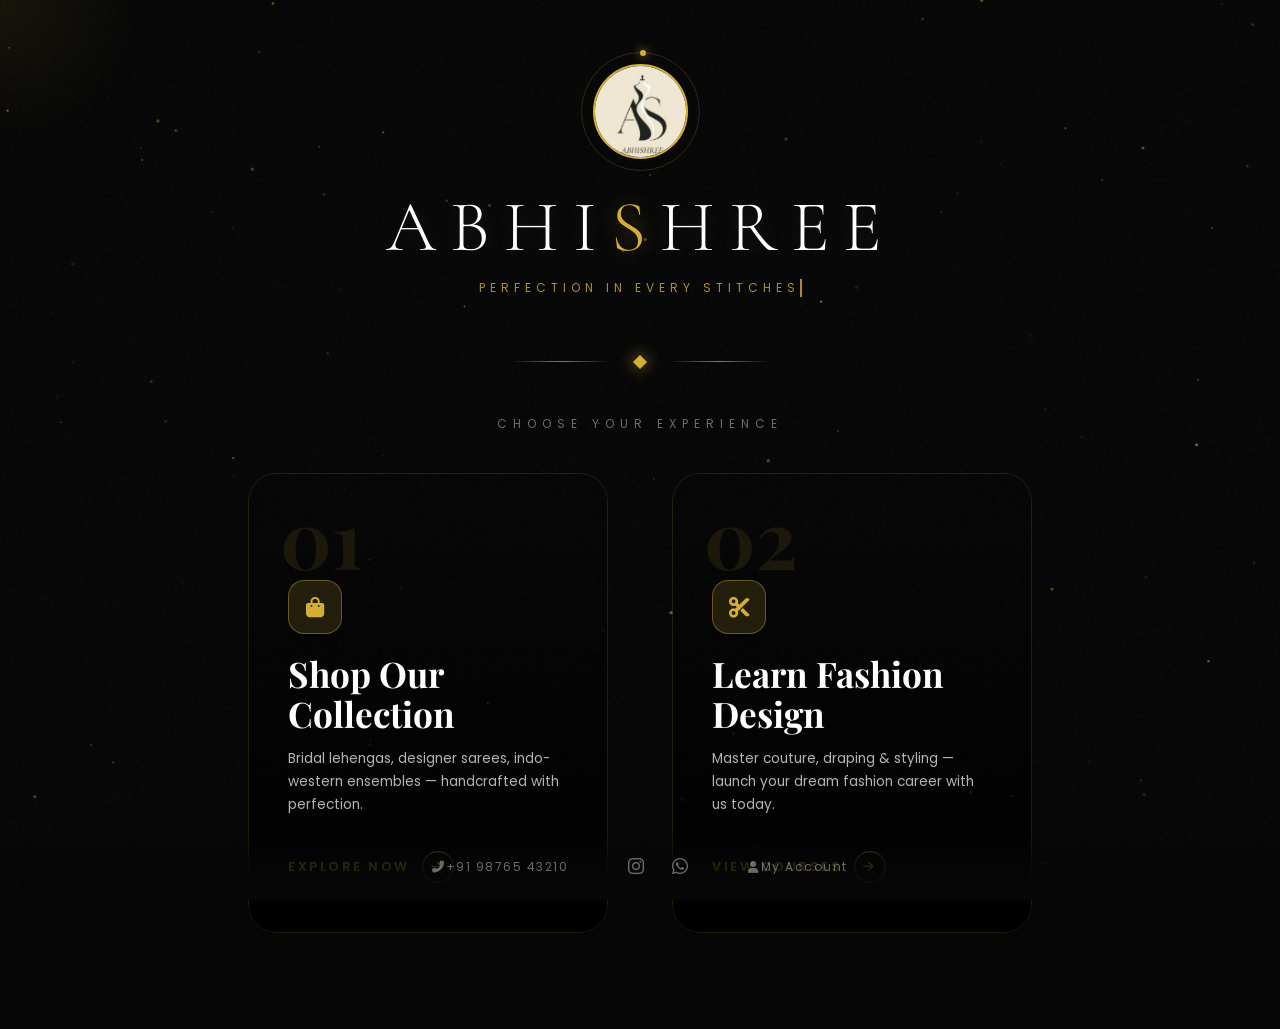
==== commit 3849e62a: "Update website" ====
--- a/frontend/index.html
+++ b/frontend/index.html
@@ -3,815 +3,609 @@
 <head>
     <meta charset="UTF-8">
     <meta name="viewport" content="width=device-width, initial-scale=1.0">
-    <title>Abhishree Designers & Fashion Academy | Luxury Fashion & Design School</title>
-    <meta name="description" content="Abhishree Designers & Fashion Academy offers world-class fashion design, pattern making, boutique management, and bridal wear courses with placement assistance.">
-    <!-- Favicon -->
+    <title>Abhishree Designers | Fashion Boutique & Design Academy</title>
+    <meta name="description" content="Abhishree Designers — Shop exclusive fashion collections or join our world-class Fashion Design Academy.">
     <link rel="icon" type="image/jpeg" href="public/images/logo.jpg">
-    <!-- Google Fonts -->
-    <link href="https://fonts.googleapis.com/css2?family=Playfair+Display:ital,wght@0,400;0,600;0,700;1,400&family=Poppins:wght@300;400;500;600;700&display=swap" rel="stylesheet">
-    <!-- Bootstrap 5 CSS -->
-    <link href="https://cdn.jsdelivr.net/npm/bootstrap@5.3.0/dist/css/bootstrap.min.css" rel="stylesheet">
-    <!-- Font Awesome 6 -->
+    <link href="https://fonts.googleapis.com/css2?family=Playfair+Display:ital,wght@0,400;0,600;0,700;1,400&family=Cormorant+Garamond:ital,wght@0,300;0,400;0,600;1,300;1,400&family=Poppins:wght@200;300;400;500;600;700&display=swap" rel="stylesheet">
     <link rel="stylesheet" href="https://cdnjs.cloudflare.com/ajax/libs/font-awesome/6.4.0/css/all.min.css">
-    <!-- AOS Animations -->
-    <link href="https://unpkg.com/aos@2.3.1/dist/aos.css" rel="stylesheet">
-    <!-- Custom CSS -->
-    <link rel="stylesheet" href="public/css/style.css">
+    <style>
+        * { margin: 0; padding: 0; box-sizing: border-box; }
+
+        body {
+            font-family: 'Poppins', sans-serif;
+            min-height: 100vh;
+            overflow-x: hidden;
+            background: #060606;
+            color: #fff;
+            cursor: default;
+        }
+
+        /* ── Cursor Trail ── */
+        .cursor-glow {
+            position: fixed;
+            width: 300px;
+            height: 300px;
+            border-radius: 50%;
+            background: radial-gradient(circle, rgba(212,175,55,0.08) 0%, transparent 70%);
+            pointer-events: none;
+            z-index: 1;
+            transform: translate(-50%, -50%);
+            transition: transform 0.1s ease-out;
+        }
+
+        /* ── Canvas Stars ── */
+        #starCanvas {
+            position: fixed;
+            inset: 0;
+            z-index: 0;
+        }
+
+        /* ── Noise Texture Overlay ── */
+        .noise-overlay {
+            position: fixed;
+            inset: 0;
+            z-index: 1;
+            opacity: 0.03;
+            background-image: url("data:image/svg+xml,%3Csvg viewBox='0 0 256 256' xmlns='http://www.w3.org/2000/svg'%3E%3Cfilter id='noise'%3E%3CfeTurbulence type='fractalNoise' baseFrequency='0.9' numOctaves='4' stitchTiles='stitch'/%3E%3C/filter%3E%3Crect width='100%25' height='100%25' filter='url(%23noise)'/%3E%3C/svg%3E");
+            pointer-events: none;
+        }
+
+        /* ── Loading Screen ── */
+        .loader {
+            position: fixed;
+            inset: 0;
+            z-index: 9999;
+            background: #060606;
+            display: flex;
+            flex-direction: column;
+            align-items: center;
+            justify-content: center;
+            transition: opacity 0.8s, visibility 0.8s;
+        }
+        .loader.hidden { opacity: 0; visibility: hidden; pointer-events: none; }
+        .loader-ring {
+            width: 60px; height: 60px;
+            border: 2px solid rgba(212,175,55,0.15);
+            border-top-color: #D4AF37;
+            border-radius: 50%;
+            animation: spin 1s linear infinite;
+        }
+        @keyframes spin { to { transform: rotate(360deg); } }
+        .loader-text {
+            margin-top: 1.2rem;
+            font-size: 0.7rem;
+            letter-spacing: 5px;
+            color: rgba(212,175,55,0.6);
+            text-transform: uppercase;
+        }
+
+        /* ── Main ── */
+        .main-wrapper {
+            position: relative;
+            z-index: 2;
+            min-height: 100vh;
+            display: flex;
+            flex-direction: column;
+            align-items: center;
+            justify-content: center;
+            padding: 4rem 1.5rem 6rem; /* Increased padding to avoid footer overlap */
+            opacity: 0;
+            transition: opacity 1s ease 0.3s;
+        }
+        .main-wrapper.visible { opacity: 1; }
+
+        /* ── Logo ── */
+        .logo-wrap {
+            position: relative;
+            margin-bottom: 2rem; /* More space */
+        }
+        .logo-ring {
+            position: absolute;
+            inset: -12px;
+            border-radius: 50%;
+            border: 1px solid rgba(212,175,55,0.2);
+            animation: ringRotate 12s linear infinite;
+        }
+        .logo-ring::before {
+            content: '';
+            position: absolute;
+            top: -3px; left: 50%;
+            width: 6px; height: 6px;
+            background: #D4AF37;
+            border-radius: 50%;
+            box-shadow: 0 0 10px #D4AF37;
+        }
+        @keyframes ringRotate { to { transform: rotate(360deg); } }
+
+        .logo-img {
+            width: 95px; height: 95px;
+            border-radius: 50%;
+            object-fit: cover;
+            border: 2px solid #D4AF37;
+            display: block;
+            position: relative;
+            z-index: 2;
+        }
+
+        /* ── Brand Text ── */
+        .brand-section {
+            text-align: center;
+            margin-bottom: 1.5rem; /* More space */
+        }
+        .brand-name {
+            font-family: 'Cormorant Garamond', serif;
+            font-size: clamp(2.5rem, 7vw, 4.5rem); /* Slightly larger */
+            font-weight: 300;
+            letter-spacing: 14px;
+            line-height: 1;
+            overflow: hidden;
+            text-shadow: 0 0 20px rgba(255,255,255,0.1);
+        }
+        .brand-name span {
+            display: inline-block;
+            animation: slideUp 0.8s ease-out backwards;
+        }
+        .brand-name span:nth-child(1) { animation-delay: 0.4s; }
+        .brand-name span:nth-child(2) { animation-delay: 0.45s; }
+        .brand-name span:nth-child(3) { animation-delay: 0.5s; }
+        .brand-name span:nth-child(4) { animation-delay: 0.55s; }
+        .brand-name span:nth-child(5) { animation-delay: 0.6s; color: #D4AF37; text-shadow: 0 0 20px rgba(212,175,55,0.4); }
+        .brand-name span:nth-child(6) { animation-delay: 0.65s; }
+        .brand-name span:nth-child(7) { animation-delay: 0.7s; }
+        .brand-name span:nth-child(8) { animation-delay: 0.75s; }
+        .brand-name span:nth-child(9) { animation-delay: 0.8s; }
+
+        @keyframes slideUp {
+            from { transform: translateY(100%); opacity: 0; }
+            to { transform: translateY(0); opacity: 1; }
+        }
+
+        /* Typewriter tagline */
+        .tagline-wrap {
+            height: 1.6rem;
+            display: flex;
+            align-items: center;
+            justify-content: center;
+            margin-top: 12px;
+        }
+        .tagline {
+            font-size: 0.75rem; /* Slightly larger */
+            letter-spacing: 5px;
+            color: rgba(212,175,55,0.8);
+            text-transform: uppercase;
+            overflow: hidden;
+            white-space: nowrap;
+            border-right: 2px solid rgba(212,175,55,0.8);
+            width: 0;
+            /* Changed width from ch to 100% to ensure no clipping */
+            animation: typing 2.5s steps(30) 1.2s forwards, blinkCaret 0.7s step-end infinite;
+        }
+        @keyframes typing { to { width: 100%; max-width: max-content; } }
+        @keyframes blinkCaret { 50% { border-color: transparent; } }
+
+        /* ── Divider ── */
+        .divider-area {
+            display: flex;
+            align-items: center;
+            gap: 1.5rem;
+            margin: 2rem 0 3rem; /* More space */
+            animation: fadeIn 1s ease-out 1.5s both;
+        }
+        .div-line {
+            width: 100px; /* Longer line */
+            height: 1px;
+            background: linear-gradient(90deg, transparent, rgba(212,175,55,0.7), transparent);
+        }
+        .div-diamond {
+            width: 10px; height: 10px;
+            background: #D4AF37;
+            transform: rotate(45deg);
+            box-shadow: 0 0 15px rgba(212,175,55,0.8);
+        }
+        @keyframes fadeIn { from { opacity: 0; } to { opacity: 1; } }
+
+        .choose-label {
+            font-size: 0.75rem;
+            letter-spacing: 6px;
+            color: rgba(255,255,255,0.4);
+            text-transform: uppercase;
+            margin-bottom: 2.5rem;
+            animation: fadeIn 1s ease-out 1.8s both;
+        }
+
+        /* ── Cards ── */
+        .cards-row {
+            display: flex;
+            gap: 4rem; /* More gap */
+            perspective: 1200px;
+            animation: fadeInUp 1s ease-out 2s both;
+        }
+        @keyframes fadeInUp {
+            from { opacity: 0; transform: translateY(60px); }
+            to { opacity: 1; transform: translateY(0); }
+        }
+
+        .choice-card {
+            width: 360px; /* Larger cards */
+            height: 460px; /* Larger cards */
+            position: relative;
+            border-radius: 28px;
+            overflow: hidden;
+            cursor: pointer;
+            text-decoration: none;
+            transform-style: preserve-3d;
+            transition: transform 0.5s cubic-bezier(0.2, 0.8, 0.2, 1), box-shadow 0.5s;
+        }
+        .choice-card:hover {
+            transform: translateY(-20px) rotateX(4deg);
+            box-shadow: 0 45px 90px rgba(0,0,0,0.8), 0 0 80px rgba(212,175,55,0.15);
+        }
+
+        .card-bg {
+            position: absolute;
+            inset: 0;
+            background-size: cover;
+            background-position: center;
+            transition: transform 1.2s cubic-bezier(0.25, 0.46, 0.45, 0.94);
+        }
+        .choice-card:hover .card-bg { transform: scale(1.15); }
+
+        .card-overlay {
+            position: absolute;
+            inset: 0;
+            background: linear-gradient(180deg,
+                rgba(0,0,0,0) 0%,
+                rgba(0,0,0,0.3) 40%,
+                rgba(0,0,0,0.9) 100%);
+            transition: background 0.5s;
+        }
+
+        /* Animated shimmer on hover */
+        .card-shimmer {
+            position: absolute;
+            inset: 0;
+            background: linear-gradient(105deg, transparent 40%, rgba(212,175,55,0.12) 45%, rgba(212,175,55,0.2) 50%, rgba(212,175,55,0.12) 55%, transparent 60%);
+            transform: translateX(-100%);
+            transition: none;
+            z-index: 2;
+        }
+        .choice-card:hover .card-shimmer {
+            animation: shimmer 1s ease forwards;
+        }
+        @keyframes shimmer { to { transform: translateX(100%); } }
+
+        /* Gold border glow */
+        .card-glow-border {
+            position: absolute;
+            inset: 0;
+            border-radius: 28px;
+            z-index: 3;
+            border: 1px solid rgba(212,175,55,0.15);
+            transition: border-color 0.5s, box-shadow 0.5s;
+        }
+        .choice-card:hover .card-glow-border {
+            border-color: rgba(212,175,55,0.6);
+            box-shadow: inset 0 0 40px rgba(212,175,55,0.1);
+        }
+
+        /* Number label */
+        .card-number {
+            position: absolute;
+            top: 1.5rem;
+            left: 2rem;
+            font-family: 'Playfair Display', serif;
+            font-size: 5rem;
+            font-weight: 700;
+            color: rgba(212,175,55,0.1);
+            z-index: 2;
+            line-height: 1;
+            transition: color 0.4s, transform 0.4s;
+        }
+        .choice-card:hover .card-number { 
+            color: rgba(212,175,55,0.25);
+            transform: translateY(-5px);
+        }
+
+        .card-content {
+            position: absolute;
+            bottom: 0;
+            left: 0;
+            right: 0;
+            padding: 2.5rem;
+            z-index: 4;
+            transition: transform 0.4s;
+        }
+        .choice-card:hover .card-content {
+            transform: translateY(-10px);
+        }
+
+        .card-icon-badge {
+            width: 54px;
+            height: 54px;
+            border-radius: 16px;
+            background: rgba(212,175,55,0.15);
+            border: 1px solid rgba(212,175,55,0.4);
+            display: flex;
+            align-items: center;
+            justify-content: center;
+            font-size: 1.3rem;
+            color: #D4AF37;
+            margin-bottom: 1.2rem;
+            backdrop-filter: blur(10px);
+            transition: background 0.3s, transform 0.3s;
+            box-shadow: 0 4px 15px rgba(0,0,0,0.3);
+        }
+        .choice-card:hover .card-icon-badge {
+            background: rgba(212,175,55,0.3);
+            transform: scale(1.1);
+        }
+
+        .card-title {
+            font-family: 'Playfair Display', serif;
+            font-size: 2.2rem;
+            font-weight: 700;
+            color: #fff;
+            line-height: 1.15;
+            margin-bottom: 0.8rem;
+            text-shadow: 0 2px 10px rgba(0,0,0,0.5);
+        }
+
+        .card-desc {
+            font-size: 0.85rem;
+            color: rgba(255,255,255,0.7);
+            line-height: 1.7;
+            margin-bottom: 1.5rem;
+        }
+
+        .card-cta {
+            display: inline-flex;
+            align-items: center;
+            gap: 12px;
+            padding: 10px 0;
+            color: #D4AF37;
+            font-size: 0.8rem;
+            font-weight: 600;
+            letter-spacing: 2.5px;
+            text-transform: uppercase;
+            text-decoration: none;
+            position: relative;
+        }
+        .card-cta::after {
+            content: '';
+            position: absolute;
+            bottom: 6px;
+            left: 0;
+            width: 0;
+            height: 2px;
+            background: #D4AF37;
+            transition: width 0.4s cubic-bezier(0.2, 0.8, 0.2, 1);
+        }
+        .choice-card:hover .card-cta::after { width: 80%; }
+        .card-cta .arrow-circle {
+            width: 32px;
+            height: 32px;
+            border-radius: 50%;
+            border: 1px solid rgba(212,175,55,0.6);
+            display: flex;
+            align-items: center;
+            justify-content: center;
+            font-size: 0.75rem;
+            transition: background 0.3s, transform 0.3s;
+            box-shadow: 0 2px 8px rgba(0,0,0,0.3);
+        }
+        .choice-card:hover .card-cta .arrow-circle {
+            background: #D4AF37;
+            color: #111;
+            transform: translateX(6px);
+        }
+
+        /* ── Bottom Bar ── */
+        .bottom-bar {
+            position: fixed; /* Fixed to the bottom */
+            bottom: 0;
+            left: 0;
+            right: 0;
+            display: flex;
+            align-items: center;
+            justify-content: center;
+            gap: 3rem;
+            padding: 20px;
+            z-index: 10; /* Ensures it stays above cards */
+            background: linear-gradient(to top, rgba(6,6,6,0.98) 0%, rgba(6,6,6,0.8) 60%, transparent 100%);
+            animation: fadeIn 1s ease-out 2.5s both;
+        }
+        .bottom-link {
+            color: rgba(255,255,255,0.4);
+            font-size: 0.75rem;
+            letter-spacing: 1.5px;
+            text-decoration: none;
+            transition: color 0.3s;
+            display: flex;
+            align-items: center;
+        }
+        .bottom-link:hover { color: #D4AF37; }
+        .bottom-social a {
+            color: rgba(255,255,255,0.4);
+            margin: 0 12px;
+            font-size: 1.15rem;
+            transition: color 0.3s, transform 0.3s;
+            display: inline-block;
+        }
+        .bottom-social a:hover { color: #D4AF37; transform: translateY(-3px); }
+
+        /* ── Mobile ── */
+        @media (max-width: 992px) {
+            .main-wrapper { 
+                padding: 2rem 1rem 7rem; /* Extra padding at bottom for mobile footer */
+                min-height: auto;
+            }
+            .cards-row {
+                flex-direction: column;
+                gap: 2rem;
+                align-items: center;
+            }
+            .choice-card {
+                width: 92vw;
+                max-width: 420px;
+                height: 400px;
+            }
+            .brand-name { letter-spacing: 8px; }
+            .logo-img { width: 80px; height: 80px; }
+            .logo-ring { inset: -10px; }
+            .bottom-bar { gap: 1.5rem; padding: 15px; flex-wrap: wrap; }
+            .card-number { font-size: 3.5rem; }
+        }
+    </style>
 </head>
-<body class="light-mode">
-    
-    <!-- Top Contact Bar -->
-    <div class="top-bar py-2 luxury-dark-bg text-white border-bottom border-gold-subtle d-none d-md-block">
-        <div class="container d-flex justify-content-between align-items-center">
-            <div class="top-info small">
-                <span class="me-3"><i class="fas fa-phone-alt gold-text me-1"></i> +91 98765 43210</span>
-                <span class="me-3"><i class="fas fa-envelope gold-text me-1"></i> info@abhishredesigners.com</span>
-                <span><i class="fas fa-map-marker-alt gold-text me-1"></i> Fashion Hub, Mumbai</span>
-            </div>
-            <div class="top-social">
-                <a href="https://www.instagram.com/abhishre_fashionacademy?igsh=MWhvNmp4eThpYnoxYQ==" target="_blank" rel="noopener" class="gold-text me-3"><i class="fab fa-instagram"></i></a>
-                <a href="#" class="gold-text me-3"><i class="fab fa-youtube"></i></a>
-                <a href="https://wa.me/919876543210" class="btn btn-sm btn-gold py-0 px-2 small ms-2"><i class="fab fa-whatsapp me-1"></i> WhatsApp Us</a>
+<body>
+
+    <!-- Loading Screen -->
+    <div class="loader" id="loader">
+        <div class="loader-ring"></div>
+        <p class="loader-text">Abhishree Designers</p>
+    </div>
+
+    <!-- Cursor Glow -->
+    <div class="cursor-glow" id="cursorGlow"></div>
+
+    <!-- Star Canvas -->
+    <canvas id="starCanvas"></canvas>
+
+    <!-- Noise -->
+    <div class="noise-overlay"></div>
+
+    <!-- Main Content -->
+    <div class="main-wrapper" id="mainContent">
+
+        <!-- Logo -->
+        <div class="logo-wrap">
+            <div class="logo-ring"></div>
+            <img src="public/images/logo.jpg" alt="Abhishree Designers" class="logo-img">
+        </div>
+
+        <!-- Brand -->
+        <div class="brand-section">
+            <h1 class="brand-name">
+                <span>A</span><span>B</span><span>H</span><span>I</span><span>S</span><span>H</span><span>R</span><span>E</span><span>E</span>
+            </h1>
+            <div class="tagline-wrap">
+                <p class="tagline">Perfection in every stitches</p>
             </div>
         </div>
-    </div>
-
-    <!-- Navigation -->
-    <nav class="navbar navbar-expand-lg navbar-dark fixed-top luxury-nav" id="mainNav">
-        <div class="container">
-            <a class="navbar-brand d-flex align-items-center" href="#home">
-                <img src="public/images/logo.jpg" alt="ABHISHREE DESIGNERS & FASHION ACADEMY" class="brand-logo-img me-3" style="width: 70px; height: 70px; border-radius: 50%; object-fit: cover; border: 2px solid #D4AF37;">
-                <div>
-                    <h1 class="logo-text m-0" style="font-size: 1.5rem;">ABHISHREE</h1>
-                    <span class="logo-subtext d-block">DESIGNERS & FASHION ACADEMY</span>
-                    <span class="logo-tagline d-block text-gold small" style="font-size: 0.7rem; font-style: italic;">PERFECTION IN EVERY STITCH</span>
+
+        <!-- Divider -->
+        <div class="divider-area">
+            <div class="div-line"></div>
+            <div class="div-diamond"></div>
+            <div class="div-line"></div>
+        </div>
+
+        <p class="choose-label">Choose Your Experience</p>
+
+        <!-- Cards -->
+        <div class="cards-row">
+
+            <!-- Shop -->
+            <a href="shop.html" class="choice-card">
+                <div class="card-bg" style="background-image: url('https://images.unsplash.com/photo-1558769132-cb1aea458c5e?auto=format&fit=crop&w=900&q=80');"></div>
+                <div class="card-overlay"></div>
+                <div class="card-shimmer"></div>
+                <div class="card-glow-border"></div>
+                <div class="card-number">01</div>
+                <div class="card-content">
+                    <div class="card-icon-badge"><i class="fas fa-shopping-bag"></i></div>
+                    <h2 class="card-title">Shop Our<br>Collection</h2>
+                    <p class="card-desc">Bridal lehengas, designer sarees, indo-western ensembles — handcrafted with perfection.</p>
+                    <span class="card-cta">Explore Now <span class="arrow-circle"><i class="fas fa-arrow-right"></i></span></span>
                 </div>
             </a>
-            <button class="navbar-toggler border-0" type="button" data-bs-toggle="collapse" data-bs-target="#navbarNav">
-                <span class="navbar-toggler-icon"></span>
-            </button>
-            <div class="collapse navbar-collapse" id="navbarNav">
-                <ul class="navbar-nav ms-auto align-items-center me-3">
-                    <li class="nav-item"><a class="nav-link active" href="#home">Home</a></li>
-                    <li class="nav-item"><a class="nav-link" href="#about">About</a></li>
-                    <li class="nav-item"><a class="nav-link" href="#categories">Collections</a></li>
-                    <li class="nav-item"><a class="nav-link" href="#courses">Courses</a></li>
-                    <li class="nav-item"><a class="nav-link" href="#why-us">Why Us</a></li>
-                    <li class="nav-item"><a class="nav-link" href="#testimonials">Testimonials</a></li>
-                    <li class="nav-item"><a class="nav-link" href="#events">Events</a></li>
-                    <li class="nav-item"><a class="nav-link" href="#gallery">Gallery</a></li>
-                    <li class="nav-item"><a class="nav-link" href="#contact">Contact</a></li>
-                </ul>
-                <div class="d-flex align-items-center gap-2">
-                    <a href="#admission" class="btn btn-gold btn-sm d-none d-xl-inline-block">Enroll Now</a>
-                    <button class="btn btn-outline-gold btn-sm" id="themeToggle" title="Toggle Light/Dark Theme">
-                        <i class="fas fa-moon"></i>
-                    </button>
+
+            <!-- Academy -->
+            <a href="academy.html" class="choice-card">
+                <div class="card-bg" style="background-image: url('https://images.unsplash.com/photo-1537832816519-689ad163238b?auto=format&fit=crop&w=900&q=80');"></div>
+                <div class="card-overlay"></div>
+                <div class="card-shimmer"></div>
+                <div class="card-glow-border"></div>
+                <div class="card-number">02</div>
+                <div class="card-content">
+                    <div class="card-icon-badge"><i class="fas fa-scissors"></i></div>
+                    <h2 class="card-title">Learn Fashion<br>Design</h2>
+                    <p class="card-desc">Master couture, draping & styling — launch your dream fashion career with us today.</p>
+                    <span class="card-cta">View Courses <span class="arrow-circle"><i class="fas fa-arrow-right"></i></span></span>
                 </div>
-            </div>
-        </div>
-    </nav>
-
-    <!-- Hero Section -->
-    <section id="home" class="hero-section d-flex align-items-center">
-        <div class="container text-center hero-content" data-aos="fade-up" data-aos-duration="1200">
-            <span class="luxury-badge mb-3 d-inline-block">HAUTE COUTURE EDUCATION</span>
-            <h1 class="display-1 fw-bold text-white mb-4">Redefining Global Fashion Leadership</h1>
-            <p class="lead text-white-50 mb-5 max-w-700 mx-auto">Master the art of design, garment construction, and haute couture styling under international industry pioneers.</p>
-            <div class="d-flex justify-content-center gap-3 flex-wrap">
-                <a href="#admission" class="btn btn-gold btn-lg px-4">Enroll Now</a>
-                <a href="#courses" class="btn btn-outline-light btn-lg px-4">Explore Courses</a>
-
-            </div>
-        </div>
-        <div class="hero-overlay"></div>
-    </section>
-
-    <!-- About Section -->
-    <section id="about" class="py-5 section-padding">
-        <div class="container">
-            <div class="row align-items-center g-5">
-                <div class="col-lg-6" data-aos="fade-right">
-                    <div class="about-image-wrapper position-relative">
-                        <img src="https://images.unsplash.com/photo-1558769132-cb1aea458c5e?auto=format&fit=crop&w=800&q=80" alt="Fashion Design Studio" class="img-fluid rounded-4 shadow-lg main-about-img">
-                        <div class="floating-experience-badge glassmorphism-card p-3 text-center">
-                            <h3 class="gold-text m-0 fw-bold">15+</h3>
-                            <span class="small text-white">Years of Excellence</span>
-                        </div>
-                    </div>
-                </div>
-                <div class="col-lg-6" data-aos="fade-left">
-                    <h5 class="gold-text fw-bold tracking-wider">ABOUT ABHISHREE ACADEMY</h5>
-                    <h2 class="display-5 fw-bold mb-4">Empowering Creative Minds to Shape Haute Couture</h2>
-                    <p class="text-muted mb-4">Abhishree Designers & Fashion Academy is an avant-garde institution committed to breeding creative visionary designers. Our cutting-edge labs, hands-on atelier environment, and runway exposure empower students to excel on global platforms.</p>
-                    
-                    <div class="founder-message p-4 mb-4 rounded-3 border-start border-gold">
-                        <p class="fst-italic text-muted mb-2">"Fashion is non-verbal communication of your soul. We teach you to speak it eloquently."</p>
-                        <h6 class="fw-bold mb-0 gold-text">— Founder & Creative Director</h6>
-                    </div>
-
-                    <div class="row text-center g-3 mt-4">
-                        <div class="col-6 col-md-3">
-                            <div class="p-3 luxury-card">
-                                <h3 class="fw-bold gold-text counter" data-target="5000">0</h3>
-                                <p class="small text-muted m-0">Graduates</p>
-                            </div>
-                        </div>
-                        <div class="col-6 col-md-3">
-                            <div class="p-3 luxury-card">
-                                <h3 class="fw-bold gold-text counter" data-target="150">0</h3>
-                                <p class="small text-muted m-0">Runway Shows</p>
-                            </div>
-                        </div>
-                        <div class="col-6 col-md-3">
-                            <div class="p-3 luxury-card">
-                                <h3 class="fw-bold gold-text counter" data-target="50">0</h3>
-                                <p class="small text-muted m-0">Global Awards</p>
-                            </div>
-                        </div>
-                        <div class="col-6 col-md-3">
-                            <div class="p-3 luxury-card">
-                                <h3 class="fw-bold gold-text counter" data-target="98">0</h3>
-                                <p class="small text-muted m-0">Placement %</p>
-                            </div>
-                        </div>
-                    </div>
-                </div>
-            </div>
-        </div>
-    </section>
-
-    <!-- Design Categories Section -->
-    <section id="categories" class="py-5 section-padding">
-        <div class="container">
-            <div class="text-center mb-5" data-aos="fade-up">
-                <h5 class="gold-text fw-bold">OUR COLLECTIONS</h5>
-                <h2 class="display-5 fw-bold">Design Categories</h2>
-                <p class="text-muted max-w-600 mx-auto mt-2">Explore our signature styles and exclusive collections inspired by our Instagram.</p>
-            </div>
-            
-            <div class="row g-4">
-                <!-- Category 1 -->
-                <div class="col-md-6 col-lg-3" data-aos="fade-up">
-                    <div class="card luxury-card h-100 overflow-hidden border-0 shadow-sm hover-lift">
-                        <img src="public/images/bridal_wear.jpg" class="card-img-top category-img" alt="Bridal Wear" style="height: 350px; object-fit: cover;">
-                        <div class="card-body text-center p-3">
-                            <h5 class="card-title fw-bold mb-0">Bridal Wear</h5>
-                        </div>
-                    </div>
-                </div>
-                <!-- Category 2 -->
-                <div class="col-md-6 col-lg-3" data-aos="fade-up" data-aos-delay="100">
-                    <div class="card luxury-card h-100 overflow-hidden border-0 shadow-sm hover-lift">
-                        <img src="public/images/designer_sarees.jpg" class="card-img-top category-img" alt="Designer Sarees" style="height: 350px; object-fit: cover;">
-                        <div class="card-body text-center p-3">
-                            <h5 class="card-title fw-bold mb-0">Designer Sarees</h5>
-                        </div>
-                    </div>
-                </div>
-                <!-- Category 3 -->
-                <div class="col-md-6 col-lg-3" data-aos="fade-up" data-aos-delay="200">
-                    <div class="card luxury-card h-100 overflow-hidden border-0 shadow-sm hover-lift">
-                        <img src="public/images/indo_western.jpg" class="card-img-top category-img" alt="Indo-Western" style="height: 350px; object-fit: cover;">
-                        <div class="card-body text-center p-3">
-                            <h5 class="card-title fw-bold mb-0">Indo-Western</h5>
-                        </div>
-                    </div>
-                </div>
-                <!-- Category 4 -->
-                <div class="col-md-6 col-lg-3" data-aos="fade-up" data-aos-delay="300">
-                    <div class="card luxury-card h-100 overflow-hidden border-0 shadow-sm hover-lift">
-                        <img src="public/images/western_wear.jpg" class="card-img-top category-img" alt="Western Wear" style="height: 350px; object-fit: cover;">
-                        <div class="card-body text-center p-3">
-                            <h5 class="card-title fw-bold mb-0">Western Wear</h5>
-                        </div>
-                    </div>
-                </div>
-            </div>
-        </div>
-    </section>
-
-    <!-- Courses Section -->
-    <section id="courses" class="py-5 bg-light-alt section-padding">
-        <div class="container">
-            <div class="text-center mb-5" data-aos="fade-up">
-                <h5 class="gold-text fw-bold">ACADEMIC PROGRAMS</h5>
-                <h2 class="display-5 fw-bold">Curated Luxury Design Courses</h2>
-                <div class="max-w-600 mx-auto mt-3">
-                    <input type="text" id="courseSearch" class="form-control form-control-lg rounded-pill border-gold text-center" placeholder="🔍 Search courses (e.g. Bridal Wear, Pattern Making)...">
-                </div>
-            </div>
-            
-            <div class="row g-4" id="coursesGrid">
-                <!-- Course 1 -->
-                <div class="col-md-6 col-lg-4 course-item" data-aos="fade-up" data-title="Fashion Designing">
-                    <div class="card luxury-card h-100">
-                        <img src="https://images.unsplash.com/photo-1537832816519-689ad163238b?auto=format&fit=crop&w=600&q=80" class="card-img-top course-img" alt="Fashion Designing">
-                        <div class="card-body d-flex flex-column">
-                            <h5 class="card-title fw-bold">Advanced Fashion Designing</h5>
-                            <p class="card-text text-muted small">Comprehensive program covering garment creation, trend forecasting, mood boards, and collection launches.</p>
-                            <ul class="list-unstyled small text-muted my-3">
-                                <li><i class="fas fa-check gold-text me-2"></i>Duration: 1 Year / 2 Years</li>
-                                <li><i class="fas fa-check gold-text me-2"></i>Includes International Certification</li>
-                                <li><i class="fas fa-check gold-text me-2"></i>Runway Show Participation</li>
-                            </ul>
-                            <div class="mt-auto d-flex justify-content-between align-items-center pt-3 border-top">
-                                <span class="fw-bold gold-text">Diploma / Master</span>
-                                <a href="#admission" class="btn btn-outline-gold btn-sm">Apply Now</a>
-                            </div>
-                        </div>
-                    </div>
-                </div>
-                <!-- Course 2 -->
-                <div class="col-md-6 col-lg-4 course-item" data-aos="fade-up" data-aos-delay="100" data-title="Pattern Making">
-                    <div class="card luxury-card h-100">
-                        <img src="public/images/pattern_making.png" class="card-img-top course-img" alt="Pattern Making">
-                        <div class="card-body d-flex flex-column">
-                            <h5 class="card-title fw-bold">Pattern Making & Draping</h5>
-                            <p class="card-text text-muted small">Learn precision flat pattern drafting, 3D draping techniques, and bespoke fitting methodologies.</p>
-                            <ul class="list-unstyled small text-muted my-3">
-                                <li><i class="fas fa-check gold-text me-2"></i>Duration: 6 Months</li>
-                                <li><i class="fas fa-check gold-text me-2"></i>100% Practical Studio Work</li>
-                                <li><i class="fas fa-check gold-text me-2"></i>CAD Pattern Software</li>
-                            </ul>
-                            <div class="mt-auto d-flex justify-content-between align-items-center pt-3 border-top">
-                                <span class="fw-bold gold-text">Certificate</span>
-                                <a href="#admission" class="btn btn-outline-gold btn-sm">Apply Now</a>
-                            </div>
-                        </div>
-                    </div>
-                </div>
-                <!-- Course 2b: Saree Draping -->
-                <div class="col-md-6 col-lg-4 course-item" data-aos="fade-up" data-aos-delay="150" data-title="Saree Draping">
-                    <div class="card luxury-card h-100">
-                        <img src="public/images/saree_draping.png" class="card-img-top course-img" alt="Saree Draping">
-                        <div class="card-body d-flex flex-column">
-                            <h5 class="card-title fw-bold">Saree Draping & Styling</h5>
-                            <p class="card-text text-muted small">Master 20+ regional and bridal saree draping styles — from classic Nivi to festive Gujarati and avant-garde designer drapes.</p>
-                            <ul class="list-unstyled small text-muted my-3">
-                                <li><i class="fas fa-check gold-text me-2"></i>Duration: 2 Months</li>
-                                <li><i class="fas fa-check gold-text me-2"></i>Bridal & Festive Draping</li>
-                                <li><i class="fas fa-check gold-text me-2"></i>Live Styling Sessions</li>
-                            </ul>
-                            <div class="mt-auto d-flex justify-content-between align-items-center pt-3 border-top">
-                                <span class="fw-bold gold-text">Certificate</span>
-                                <a href="#admission" class="btn btn-outline-gold btn-sm">Apply Now</a>
-                            </div>
-                        </div>
-                    </div>
-                </div>
-                <!-- Course 3 -->
-                <div class="col-md-6 col-lg-4 course-item" data-aos="fade-up" data-aos-delay="200" data-title="Bridal Wear Design">
-                    <div class="card luxury-card h-100">
-                        <img src="https://images.unsplash.com/photo-1549416878-b9ca95e26903?auto=format&fit=crop&w=600&q=80" class="card-img-top course-img" alt="Bridal Wear">
-                        <div class="card-body d-flex flex-column">
-                            <h5 class="card-title fw-bold">Bridal & Couture Design</h5>
-                            <p class="card-text text-muted small">Specialized training in intricate embroideries, corsetry, heavy zardozi, and royal wedding ensembles.</p>
-                            <ul class="list-unstyled small text-muted my-3">
-                                <li><i class="fas fa-check gold-text me-2"></i>Duration: 6 Months</li>
-                                <li><i class="fas fa-check gold-text me-2"></i>Masterclass by Celebrity Designers</li>
-                                <li><i class="fas fa-check gold-text me-2"></i>Live Client Portfolio</li>
-                            </ul>
-                            <div class="mt-auto d-flex justify-content-between align-items-center pt-3 border-top">
-                                <span class="fw-bold gold-text">Advanced Certificate</span>
-                                <a href="#admission" class="btn btn-outline-gold btn-sm">Apply Now</a>
-                            </div>
-                        </div>
-                    </div>
-                </div>
-                <!-- Course 4 -->
-                <div class="col-md-6 col-lg-4 course-item" data-aos="fade-up" data-title="Boutique Management">
-                    <div class="card luxury-card h-100">
-                        <img src="https://images.unsplash.com/photo-1441986300917-64674bd600d8?auto=format&fit=crop&w=600&q=80" class="card-img-top course-img" alt="Boutique Management">
-                        <div class="card-body d-flex flex-column">
-                            <h5 class="card-title fw-bold">Fashion Boutique Management</h5>
-                            <p class="card-text text-muted small">Turn your creative vision into a profitable fashion business with merchandising, marketing, and retail management.</p>
-                            <ul class="list-unstyled small text-muted my-3">
-                                <li><i class="fas fa-check gold-text me-2"></i>Duration: 3 Months</li>
-                                <li><i class="fas fa-check gold-text me-2"></i>E-Commerce & Digital Marketing</li>
-                                <li><i class="fas fa-check gold-text me-2"></i>Supplier & Fabric Sourcing</li>
-                            </ul>
-                            <div class="mt-auto d-flex justify-content-between align-items-center pt-3 border-top">
-                                <span class="fw-bold gold-text">Executive Certificate</span>
-                                <a href="#admission" class="btn btn-outline-gold btn-sm">Apply Now</a>
-                            </div>
-                        </div>
-                    </div>
-                </div>
-                <!-- Course 5 -->
-                <div class="col-md-6 col-lg-4 course-item" data-aos="fade-up" data-aos-delay="100" data-title="Fashion Illustration">
-                    <div class="card luxury-card h-100">
-                        <img src="https://images.unsplash.com/photo-1513519245088-0e12902e5a38?auto=format&fit=crop&w=600&q=80" class="card-img-top course-img" alt="Fashion Illustration">
-                        <div class="card-body d-flex flex-column">
-                            <h5 class="card-title fw-bold">Digital & Manual Illustration</h5>
-                            <p class="card-text text-muted small">Master croquis drawing, watercolor rendering, and digital fashion illustration on Procreate and Illustrator.</p>
-                            <ul class="list-unstyled small text-muted my-3">
-                                <li><i class="fas fa-check gold-text me-2"></i>Duration: 4 Months</li>
-                                <li><i class="fas fa-check gold-text me-2"></i>Tablet & iPad Workflows</li>
-                                <li><i class="fas fa-check gold-text me-2"></i>Portfolio Publication</li>
-                            </ul>
-                            <div class="mt-auto d-flex justify-content-between align-items-center pt-3 border-top">
-                                <span class="fw-bold gold-text">Certificate</span>
-                                <a href="#admission" class="btn btn-outline-gold btn-sm">Apply Now</a>
-                            </div>
-                        </div>
-                    </div>
-                </div>
-                <!-- Course 6 -->
-                <div class="col-md-6 col-lg-4 course-item" data-aos="fade-up" data-aos-delay="200" data-title="Embroidery & Surface Ornamentation">
-                    <div class="card luxury-card h-100">
-                        <img src="https://images.unsplash.com/photo-1605518216938-7c31b7b14ad0?auto=format&fit=crop&w=600&q=80" class="card-img-top course-img" alt="Embroidery">
-                        <div class="card-body d-flex flex-column">
-                            <h5 class="card-title fw-bold">Embroidery & Surface Design</h5>
-                            <p class="card-text text-muted small">Explore French knots, Aari work, sequins, beadwork, 3D fabric manipulation, and textile embellishments.</p>
-                            <ul class="list-unstyled small text-muted my-3">
-                                <li><i class="fas fa-check gold-text me-2"></i>Duration: 3 Months</li>
-                                <li><i class="fas fa-check gold-text me-2"></i>Traditional & Modern Fusion</li>
-                                <li><i class="fas fa-check gold-text me-2"></i>Couture Fabric Creation</li>
-                            </ul>
-                            <div class="mt-auto d-flex justify-content-between align-items-center pt-3 border-top">
-                                <span class="fw-bold gold-text">Certificate</span>
-                                <a href="#admission" class="btn btn-outline-gold btn-sm">Apply Now</a>
-                            </div>
-                        </div>
-                    </div>
-                </div>
-            </div>
-        </div>
-    </section>
-
-    <!-- Why Choose Us -->
-    <section id="why-us" class="py-5 section-padding">
-        <div class="container">
-            <div class="text-center mb-5" data-aos="fade-up">
-                <h5 class="gold-text fw-bold">OUR ADVANTAGE</h5>
-                <h2 class="display-5 fw-bold">Why Choose Abhishree Academy?</h2>
-            </div>
-            
-            <div class="row g-4">
-                <div class="col-md-6 col-lg-4" data-aos="zoom-in">
-                    <div class="p-4 luxury-card text-center h-100">
-                        <div class="feature-icon mb-3"><i class="fas fa-user-tie fa-2x gold-text"></i></div>
-                        <h5 class="fw-bold">Industry Expert Faculty</h5>
-                        <p class="text-muted small m-0">Learn directly from celebrity fashion designers, master cutters, and international brand stylists.</p>
-                    </div>
-                </div>
-                <div class="col-lg-4 col-md-6" data-aos="zoom-in" data-aos-delay="100">
-                    <div class="p-4 luxury-card text-center h-100">
-                        <div class="feature-icon mb-3"><i class="fas fa-cut fa-2x gold-text"></i></div>
-                        <h5 class="fw-bold">100% Practical Training</h5>
-                        <p class="text-muted small m-0">Hands-on studio experience with commercial machinery, mannequin draping, and live fabric work.</p>
-                    </div>
-                </div>
-                <div class="col-lg-4 col-md-6" data-aos="zoom-in" data-aos-delay="200">
-                    <div class="p-4 luxury-card text-center h-100">
-                        <div class="feature-icon mb-3"><i class="fas fa-walking fa-2x gold-text"></i></div>
-                        <h5 class="fw-bold">Annual Fashion Shows</h5>
-                        <p class="text-muted small m-0">Showcase your graduation collection on a professional runway with top models and media coverage.</p>
-                    </div>
-                </div>
-                <div class="col-lg-4 col-md-6" data-aos="zoom-in">
-                    <div class="p-4 luxury-card text-center h-100">
-                        <div class="feature-icon mb-3"><i class="fas fa-briefcase fa-2x gold-text"></i></div>
-                        <h5 class="fw-bold">100% Placement Support</h5>
-                        <p class="text-muted small m-0">Dedicated placement cell with tie-ups across leading luxury fashion houses, boutiques, and export units.</p>
-                    </div>
-                </div>
-                <div class="col-lg-4 col-md-6" data-aos="zoom-in" data-aos-delay="100">
-                    <div class="p-4 luxury-card text-center h-100">
-                        <div class="feature-icon mb-3"><i class="fas fa-globe-americas fa-2x gold-text"></i></div>
-                        <h5 class="fw-bold">Global Certification</h5>
-                        <p class="text-muted small m-0">Internationally recognized diploma and certifications accepted across Europe, USA, and Asia.</p>
-                    </div>
-                </div>
-                <div class="col-lg-4 col-md-6" data-aos="zoom-in" data-aos-delay="200">
-                    <div class="p-4 luxury-card text-center h-100">
-                        <div class="feature-icon mb-3"><i class="fas fa-users fa-2x gold-text"></i></div>
-                        <h5 class="fw-bold">Small Batch Sizes</h5>
-                        <p class="text-muted small m-0">Limited to 15 students per batch to ensure personalized attention and individual mentoring.</p>
-                    </div>
-                </div>
-            </div>
-        </div>
-    </section>
-
-    <!-- Events Section -->
-    <section id="events" class="py-5 section-padding">
-        <div class="container">
-            <div class="text-center mb-5" data-aos="fade-up">
-                <h5 class="gold-text fw-bold">LATEST FROM THE STUDIO</h5>
-                <h2 class="display-5 fw-bold">Events &amp; Highlights</h2>
-                <p class="text-muted max-w-600 mx-auto mt-2">Catch our latest workshops, runway moments, and student showcases — straight from our Instagram.</p>
-            </div>
-
-            <div class="row g-4">
-                <!-- Event 1 -->
-                <div class="col-md-6 col-lg-3" data-aos="fade-up">
-                    <a href="https://www.instagram.com/reel/DbXpncQqOnP/" target="_blank" rel="noopener" class="text-decoration-none">
-                        <div class="luxury-card overflow-hidden h-100">
-                            <div class="position-relative overflow-hidden" style="height:240px;">
-                                <img src="public/images/event_saree_tassels.png" class="img-fluid w-100 h-100 object-fit-cover" alt="Saree Tassels Workshop" style="object-fit:cover;">
-                                <div class="position-absolute top-0 end-0 m-2">
-                                    <span class="badge" style="background:rgba(185,138,82,0.9);"><i class="fab fa-instagram me-1"></i>Reel</span>
-                                </div>
-                            </div>
-                            <div class="p-3">
-                                <h6 class="fw-bold mb-1">Saree Tassels (Latkan) Art</h6>
-                                <p class="small text-muted mb-2">Handcrafted decorative tassels — a signature detail in Indian festive &amp; bridal wear.</p>
-                                <span class="small gold-text fw-bold"><i class="fab fa-instagram me-1"></i>Watch on Instagram →</span>
-                            </div>
-                        </div>
-                    </a>
-                </div>
-                <!-- Event 2 -->
-                <div class="col-md-6 col-lg-3" data-aos="fade-up" data-aos-delay="100">
-                    <a href="https://www.instagram.com/reel/DbTFgbnq7XV/" target="_blank" rel="noopener" class="text-decoration-none">
-                        <div class="luxury-card overflow-hidden h-100">
-                            <div class="position-relative overflow-hidden" style="height:240px;">
-                                <img src="public/images/event_umbrella_kurti.png" class="img-fluid w-100 h-100 object-fit-cover" alt="Umbrella Kurti" style="object-fit:cover;">
-                                <div class="position-absolute top-0 end-0 m-2">
-                                    <span class="badge" style="background:rgba(185,138,82,0.9);"><i class="fab fa-instagram me-1"></i>Reel</span>
-                                </div>
-                            </div>
-                            <div class="p-3">
-                                <h6 class="fw-bold mb-1">Umbrella Kurti Design</h6>
-                                <p class="small text-muted mb-2">Student creation — a flowy, graceful umbrella-cut kurti with intricate embroidery.</p>
-                                <span class="small gold-text fw-bold"><i class="fab fa-instagram me-1"></i>Watch on Instagram →</span>
-                            </div>
-                        </div>
-                    </a>
-                </div>
-                <!-- Event 3 -->
-                <div class="col-md-6 col-lg-3" data-aos="fade-up" data-aos-delay="200">
-                    <a href="https://www.instagram.com/reel/DbEHNONzFPa/" target="_blank" rel="noopener" class="text-decoration-none">
-                        <div class="luxury-card overflow-hidden h-100">
-                            <div class="position-relative overflow-hidden" style="height:240px;">
-                                <img src="public/images/event_fashion_course.png" class="img-fluid w-100 h-100 object-fit-cover" alt="Fashion Designing Course" style="object-fit:cover;">
-                                <div class="position-absolute top-0 end-0 m-2">
-                                    <span class="badge" style="background:rgba(185,138,82,0.9);"><i class="fab fa-instagram me-1"></i>Reel</span>
-                                </div>
-                            </div>
-                            <div class="p-3">
-                                <h6 class="fw-bold mb-1">Fashion Designing Course</h6>
-                                <p class="small text-muted mb-2">Live studio sessions — students mastering garment construction and draping techniques.</p>
-                                <span class="small gold-text fw-bold"><i class="fab fa-instagram me-1"></i>Watch on Instagram →</span>
-                            </div>
-                        </div>
-                    </a>
-                </div>
-                <!-- Event 4 -->
-                <div class="col-md-6 col-lg-3" data-aos="fade-up" data-aos-delay="300">
-                    <a href="https://www.instagram.com/reel/DbLyBF1zmWx/" target="_blank" rel="noopener" class="text-decoration-none">
-                        <div class="luxury-card overflow-hidden h-100">
-                            <div class="position-relative overflow-hidden" style="height:240px;">
-                                <img src="public/images/event_runway_show.png" class="img-fluid w-100 h-100 object-fit-cover" alt="Annual Runway Show" style="object-fit:cover;">
-                                <div class="position-absolute top-0 end-0 m-2">
-                                    <span class="badge" style="background:rgba(185,138,82,0.9);"><i class="fab fa-instagram me-1"></i>Reel</span>
-                                </div>
-                            </div>
-                            <div class="p-3">
-                                <h6 class="fw-bold mb-1">Student Showcase Reel</h6>
-                                <p class="small text-muted mb-2">Highlights from our student fashion presentations and annual collection reveal.</p>
-                                <span class="small gold-text fw-bold"><i class="fab fa-instagram me-1"></i>Watch on Instagram →</span>
-                            </div>
-                        </div>
-                    </a>
-                </div>
-            </div>
-
-            <!-- Instagram CTA -->
-            <div class="text-center mt-5" data-aos="fade-up">
-                <a href="https://www.instagram.com/abhishre_fashionacademy?igsh=MWhvNmp4eThpYnoxYQ==" target="_blank" rel="noopener" class="btn btn-gold btn-lg px-5">
-                    <i class="fab fa-instagram me-2"></i>Follow @abhishre_fashionacademy
-                </a>
-            </div>
-        </div>
-    </section>
-
-    <!-- Instagram Gallery Section -->
-    <section id="gallery" class="py-5 bg-light-alt section-padding">
-        <div class="container">
-            <div class="text-center mb-5" data-aos="fade-up">
-                <h5 class="gold-text fw-bold">INSTAGRAM GALLERY</h5>
-                <h2 class="display-5 fw-bold">Behind the Studio Scenes</h2>
-                <p class="text-muted max-w-600 mx-auto mt-2">A curated look at our creations, student works, and studio moments.</p>
-            </div>
-
-            <div class="row g-2" data-aos="fade-up">
-                <!-- Large tile -->
-                <div class="col-md-6">
-                    <a href="https://www.instagram.com/reel/DbSXyJXRm_d/" target="_blank" rel="noopener" class="portfolio-item d-block rounded-3 overflow-hidden position-relative" style="height:420px;">
-                        <img src="public/images/event_saree_tassels.png" class="img-fluid w-100 h-100" style="object-fit:cover;" alt="Gallery 1">
-                        <div class="portfolio-overlay d-flex flex-column justify-content-end p-4">
-                            <h5 class="text-white fw-bold mb-1">Saree Tassels Collection</h5>
-                            <span class="small gold-text"><i class="fab fa-instagram me-1"></i>abhishre_fashionacademy</span>
-                        </div>
-                    </a>
-                </div>
-                <!-- 2 stacked tiles -->
-                <div class="col-md-6">
-                    <div class="row g-2">
-                        <div class="col-6">
-                            <a href="https://www.instagram.com/reel/DbTFgbnq7XV/" target="_blank" rel="noopener" class="portfolio-item d-block rounded-3 overflow-hidden position-relative" style="height:205px;">
-                                <img src="public/images/event_umbrella_kurti.png" class="img-fluid w-100 h-100" style="object-fit:cover;" alt="Gallery 2">
-                                <div class="portfolio-overlay d-flex flex-column justify-content-end p-3">
-                                    <h6 class="text-white fw-bold mb-0 small">Umbrella Kurti</h6>
-                                </div>
-                            </a>
-                        </div>
-                        <div class="col-6">
-                            <a href="https://www.instagram.com/reel/DbEHNONzFPa/" target="_blank" rel="noopener" class="portfolio-item d-block rounded-3 overflow-hidden position-relative" style="height:205px;">
-                                <img src="public/images/event_fashion_course.png" class="img-fluid w-100 h-100" style="object-fit:cover;" alt="Gallery 3">
-                                <div class="portfolio-overlay d-flex flex-column justify-content-end p-3">
-                                    <h6 class="text-white fw-bold mb-0 small">Course Studio</h6>
-                                </div>
-                            </a>
-                        </div>
-                        <div class="col-12">
-                            <a href="https://www.instagram.com/reel/DbLyBF1zmWx/" target="_blank" rel="noopener" class="portfolio-item d-block rounded-3 overflow-hidden position-relative" style="height:205px;">
-                                <img src="public/images/event_runway_show.png" class="img-fluid w-100 h-100" style="object-fit:cover;" alt="Gallery 4">
-                                <div class="portfolio-overlay d-flex flex-column justify-content-end p-3">
-                                    <h5 class="text-white fw-bold mb-1">Annual Student Showcase</h5>
-                                    <span class="small gold-text"><i class="fab fa-instagram me-1"></i>abhishre_fashionacademy</span>
-                                </div>
-                            </a>
-                        </div>
-                    </div>
-                </div>
-            </div>
-
-            <div class="text-center mt-4" data-aos="fade-up">
-                <a href="https://www.instagram.com/abhishre_fashionacademy?igsh=MWhvNmp4eThpYnoxYQ==" target="_blank" rel="noopener" class="btn btn-outline-gold btn-lg px-5">
-                    <i class="fab fa-instagram me-2"></i>View Full Gallery on Instagram
-                </a>
-            </div>
-        </div>
-    </section>
-
-    <!-- Testimonials Section -->
-    <section id="testimonials" class="py-5 section-padding">
-        <div class="container">
-            <div class="text-center mb-5" data-aos="fade-up">
-                <h5 class="gold-text fw-bold">SUCCESS STORIES</h5>
-                <h2 class="display-5 fw-bold">What Our Alumni Say</h2>
-            </div>
-            <div class="row g-4">
-                <div class="col-md-4" data-aos="fade-up">
-                    <div class="p-4 luxury-card h-100 d-flex flex-column justify-content-between">
-                        <div>
-                            <div class="stars mb-3 text-gold">
-                                <i class="fas fa-star"></i><i class="fas fa-star"></i><i class="fas fa-star"></i><i class="fas fa-star"></i><i class="fas fa-star"></i>
-                            </div>
-                            <p class="fst-italic text-muted small">"Abhishree Fashion Academy completely transformed my artistic vision into a commercial brand. I launched my boutique within 3 months of graduation!"</p>
-                        </div>
-                        <div class="d-flex align-items-center mt-3 pt-3 border-top">
-                            <div class="avatar me-3 gold-border-circle">S</div>
-                            <div>
-                                <h6 class="fw-bold m-0">Sneha Kulkarni</h6>
-                                <span class="small text-muted">Boutique Owner, Mumbai</span>
-                            </div>
-                        </div>
-                    </div>
-                </div>
-                <div class="col-md-4" data-aos="fade-up" data-aos-delay="100">
-                    <div class="p-4 luxury-card h-100 d-flex flex-column justify-content-between">
-                        <div>
-                            <div class="stars mb-3 text-gold">
-                                <i class="fas fa-star"></i><i class="fas fa-star"></i><i class="fas fa-star"></i><i class="fas fa-star"></i><i class="fas fa-star"></i>
-                            </div>
-                            <p class="fst-italic text-muted small">"The practical draping and runway shows prepared me for Paris Fashion Week internships. Best decision of my life."</p>
-                        </div>
-                        <div class="d-flex align-items-center mt-3 pt-3 border-top">
-                            <div class="avatar me-3 gold-border-circle">V</div>
-                            <div>
-                                <h6 class="fw-bold m-0">Varun Verma</h6>
-                                <span class="small text-muted">Assistant Designer, Manish Malhotra Studio</span>
-                            </div>
-                        </div>
-                    </div>
-                </div>
-                <div class="col-md-4" data-aos="fade-up" data-aos-delay="200">
-                    <div class="p-4 luxury-card h-100 d-flex flex-column justify-content-between">
-                        <div>
-                            <div class="stars mb-3 text-gold">
-                                <i class="fas fa-star"></i><i class="fas fa-star"></i><i class="fas fa-star"></i><i class="fas fa-star"></i><i class="fas fa-star"></i>
-                            </div>
-                            <p class="fst-italic text-muted small">"The faculty is super supportive! The pattern drafting techniques taught here are second to none in the industry."</p>
-                        </div>
-                        <div class="d-flex align-items-center mt-3 pt-3 border-top">
-                            <div class="avatar me-3 gold-border-circle">M</div>
-                            <div>
-                                <h6 class="fw-bold m-0">Meera Iyer</h6>
-                                <span class="small text-muted">Couture Stylist</span>
-                            </div>
-                        </div>
-                    </div>
-                </div>
-            </div>
-        </div>
-    </section>
-
-    <!-- Admission Section -->
-    <section id="admission" class="py-5 section-padding luxury-light-bg text-dark">
-        <div class="container">
-            <div class="row justify-content-center">
-                <div class="col-lg-8 text-center mb-5" data-aos="fade-up">
-                    <h5 class="gold-text fw-bold">START YOUR JOURNEY</h5>
-                    <h2 class="display-5 fw-bold">Admission & Free Demo Class</h2>
-                    <p class="text-muted">Fill in your details below to schedule a personal counseling session with our master faculty.</p>
-                </div>
-            </div>
-            <div class="row justify-content-center">
-                <div class="col-lg-8" data-aos="zoom-in">
-                    <div class="card glassmorphism-card-light p-4 p-md-5">
-                        <form id="admissionForm">
-                            <div class="row g-3">
-                                <div class="col-md-6">
-                                    <label class="form-label small text-gold">Full Name *</label>
-                                    <input type="text" class="form-control luxury-input" id="name" placeholder="e.g. Sophia Loren" required>
-                                </div>
-                                <div class="col-md-6">
-                                    <label class="form-label small text-gold">Email Address *</label>
-                                    <input type="email" class="form-control luxury-input" id="email" placeholder="name@example.com" required>
-                                </div>
-                                <div class="col-md-6">
-                                    <label class="form-label small text-gold">Mobile Number *</label>
-                                    <input type="tel" class="form-control luxury-input" id="phone" placeholder="+91 9876543210" required>
-                                </div>
-                                <div class="col-md-6">
-                                    <label class="form-label small text-gold">City *</label>
-                                    <input type="text" class="form-control luxury-input" id="city" placeholder="e.g. Mumbai" required>
-                                </div>
-                                <div class="col-12">
-                                    <label class="form-label small text-gold">Course Interested In *</label>
-                                    <select class="form-select luxury-input" id="course" required>
-                                        <option value="" disabled selected>Select a Course</option>
-                                        <option value="Advanced Fashion Designing">Advanced Fashion Designing</option>
-                                        <option value="Pattern Making & Draping">Pattern Making & Draping</option>
-                                        <option value="Saree Draping & Styling">Saree Draping & Styling</option>
-                                        <option value="Bridal & Couture Design">Bridal & Couture Design</option>
-                                        <option value="Fashion Boutique Management">Fashion Boutique Management</option>
-                                        <option value="Digital & Manual Illustration">Digital & Manual Illustration</option>
-                                        <option value="Embroidery & Surface Design">Embroidery & Surface Design</option>
-                                    </select>
-                                </div>
-                                <div class="col-12">
-                                    <label class="form-label small text-gold">Your Message / Query</label>
-                                    <textarea class="form-control luxury-input" id="message" rows="3" placeholder="Tell us about your background or questions..."></textarea>
-                                </div>
-                                <div class="col-12 text-center mt-4">
-                                    <button type="submit" class="btn btn-gold btn-lg px-5">Submit Application</button>
-                                </div>
-                            </div>
-                        </form>
-                        <div id="formMessage" class="mt-3 text-center d-none"></div>
-                    </div>
-                </div>
-            </div>
-        </div>
-    </section>
-
-    <!-- Application Slip Modal -->
-    <div class="modal fade" id="slipModal" tabindex="-1" aria-labelledby="slipModalLabel" aria-hidden="true">
-        <div class="modal-dialog modal-dialog-centered modal-lg">
-            <div class="modal-content text-dark border-0 shadow-lg" style="background:#FFF8F0; border-radius:16px;">
-                <div class="modal-header border-bottom border-warning" style="background:#111; color:#D4AF37;">
-                    <h5 class="modal-title fw-bold" id="slipModalLabel"><i class="fas fa-file-invoice me-2"></i> Official Admission & Fee Slip</h5>
-                    <button type="button" class="btn-close btn-close-white" data-bs-dismiss="modal" aria-label="Close"></button>
-                </div>
-                <div class="modal-body p-4" id="slipReceiptContent">
-                    <!-- Slip PDF content rendered dynamically -->
-                </div>
-                <div class="modal-footer border-top bg-light justify-content-between">
-                    <button type="button" class="btn btn-outline-secondary" data-bs-dismiss="modal">Close</button>
-                    <div>
-                        <button type="button" class="btn btn-outline-dark fw-bold me-2" id="printSlipBtn"><i class="fas fa-print me-2"></i> Print Slip</button>
-                        <button type="button" class="btn btn-gold fw-bold px-4" id="downloadSlipBtn"><i class="fas fa-download me-2"></i> Download PDF Slip</button>
-                    </div>
-                </div>
-            </div>
+            </a>
+
         </div>
     </div>
 
-    <!-- FAQ Accordion -->
-    <section class="py-5 section-padding">
-        <div class="container max-w-800">
-            <div class="text-center mb-5" data-aos="fade-up">
-                <h5 class="gold-text fw-bold">FREQUENTLY ASKED QUESTIONS</h5>
-                <h2 class="display-5 fw-bold">Everything You Need to Know</h2>
-            </div>
-            
-            <div class="accordion luxury-accordion" id="faqAccordion" data-aos="fade-up">
-                <div class="accordion-item mb-3 rounded-3 overflow-hidden border">
-                    <h2 class="accordion-header">
-                        <button class="accordion-button collapsed fw-bold" type="button" data-bs-toggle="collapse" data-bs-target="#faq1">
-                            Are there any eligibility criteria for enrolling in the diploma programs?
-                        </button>
-                    </h2>
-                    <div id="faq1" class="accordion-collapse collapse" data-bs-parent="#faqAccordion">
-                        <div class="accordion-body text-muted small">
-                            Anyone with a passion for creative arts and fashion can apply! Minimum qualification is 10th or 12th pass from a recognized board.
-                        </div>
-                    </div>
-                </div>
-                <div class="accordion-item mb-3 rounded-3 overflow-hidden border">
-                    <h2 class="accordion-header">
-                        <button class="accordion-button collapsed fw-bold" type="button" data-bs-toggle="collapse" data-bs-target="#faq2">
-                            Does the academy assist with job placement and internships?
-                        </button>
-                    </h2>
-                    <div id="faq2" class="accordion-collapse collapse" data-bs-parent="#faqAccordion">
-                        <div class="accordion-body text-muted small">
-                            Yes! We provide 100% placement support and guarantee internship opportunities with renowned fashion houses and boutiques.
-                        </div>
-                    </div>
-                </div>
-                <div class="accordion-item mb-3 rounded-3 overflow-hidden border">
-                    <h2 class="accordion-header">
-                        <button class="accordion-button collapsed fw-bold" type="button" data-bs-toggle="collapse" data-bs-target="#faq3">
-                            Can I attend weekend or part-time batches?
-                        </button>
-                    </h2>
-                    <div id="faq3" class="accordion-collapse collapse" data-bs-parent="#faqAccordion">
-                        <div class="accordion-body text-muted small">
-                            Absolutely. We offer flexible weekend batches designed specifically for working professionals and university students.
-                        </div>
-                    </div>
-                </div>
-            </div>
+    <!-- Bottom -->
+    <div class="bottom-bar">
+        <a href="tel:+919876543210" class="bottom-link"><i class="fas fa-phone-alt me-2"></i>+91 98765 43210</a>
+        <div class="bottom-social">
+            <a href="https://www.instagram.com/abhishre_fashionacademy" target="_blank" title="Instagram"><i class="fab fa-instagram"></i></a>
+            <a href="https://wa.me/919876543210" target="_blank" title="WhatsApp"><i class="fab fa-whatsapp"></i></a>
         </div>
-    </section>
-
-    <!-- Floating WhatsApp Button -->
-    <a href="https://wa.me/919876543210" class="floating-whatsapp" target="_blank" title="Chat on WhatsApp">
-        <i class="fab fa-whatsapp"></i>
-    </a>
-
-    <!-- Footer -->
-    <footer class="luxury-footer py-5 text-white">
-        <div class="container">
-            <div class="row g-4">
-                <div class="col-lg-4">
-                    <div class="d-flex align-items-center mb-3">
-                        <img src="public/images/logo.jpg" alt="ABHISHREE DESIGNERS & FASHION ACADEMY" class="brand-logo-img me-3 img-fluid" style="width: 55px; height: 55px; object-fit: contain;">
-                        <div>
-                            <h4 class="logo-text m-0 gold-text" style="font-size: 1.3rem;">ABHISHREE</h4>
-                            <span class="logo-subtext d-block" style="font-size: 0.6rem;">DESIGNERS & FASHION ACADEMY</span>
-                            <span class="logo-tagline d-block text-gold small" style="font-size: 0.6rem; font-style: italic;">PERFECTION IN EVERY STITCH</span>
-                        </div>
-                    </div>
-                    <p class="text-white-50 small">Abhishree Designers & Fashion Academy is a premier institution dedicated to luxury fashion design, haute couture, and industry-oriented creative education.</p>
-                    <div class="social-links mt-4">
-                        <a href="https://www.instagram.com/abhishre_fashionacademy?igsh=MWhvNmp4eThpYnoxYQ==" target="_blank" rel="noopener"><i class="fab fa-instagram"></i></a>
-                        <a href="#"><i class="fab fa-youtube"></i></a>
-                    </div>
-                </div>
-                <div class="col-lg-2 col-6">
-                    <h6 class="gold-text mb-3 fw-bold">Quick Links</h6>
-                    <ul class="list-unstyled footer-links small">
-                        <li class="mb-2"><a href="#about">About Us</a></li>
-                        <li class="mb-2"><a href="#courses">Courses</a></li>
-                        <li class="mb-2"><a href="#why-us">Why Choose Us</a></li>
-                        <li class="mb-2"><a href="#admission">Admissions</a></li>
-                    </ul>
-                </div>
-                <div class="col-lg-3 col-6">
-                    <h6 class="gold-text mb-3 fw-bold">Programs</h6>
-                    <ul class="list-unstyled footer-links small">
-                        <li class="mb-2"><a href="#courses">Fashion Designing</a></li>
-                        <li class="mb-2"><a href="#courses">Pattern Drafting</a></li>
-                        <li class="mb-2"><a href="#courses">Bridal & Couture</a></li>
-                        <li class="mb-2"><a href="#courses">Boutique Setup</a></li>
-                        <li class="mb-2"><a href="#courses">Digital Illustration</a></li>
-                    </ul>
-                </div>
-                <div class="col-lg-3">
-                    <h6 class="gold-text mb-3 fw-bold">Contact & Newsletter</h6>
-                    <p class="small text-white-50 mb-3"><i class="fas fa-envelope me-2 gold-text"></i> Subscribe for design tips & intake dates:</p>
-                    <div class="input-group mb-3">
-                        <input type="email" class="form-control form-control-sm luxury-input" placeholder="Your Email">
-                        <button class="btn btn-gold btn-sm">Join</button>
-                    </div>
-                </div>
-            </div>
-            <hr class="mt-5 border-secondary">
-            <div class="d-flex flex-column flex-md-row justify-content-between align-items-center small text-white-50">
-                <div>&copy; 2026 Abhishree Designers & Fashion Academy. All Rights Reserved.</div>
-                <div>
-                    <a href="admin.html" class="gold-text me-3"><i class="fas fa-lock me-1"></i> Admin Portal</a>
-                    <a href="#" class="text-white-50 me-3">Privacy Policy</a>
-                    <a href="#" class="text-white-50">Terms of Service</a>
-                </div>
-            </div>
-        </div>
-    </footer>
-
-    <!-- Scripts -->
-    <script src="https://code.jquery.com/jquery-3.6.0.min.js"></script>
-    <script src="https://cdn.jsdelivr.net/npm/bootstrap@5.3.0/dist/js/bootstrap.bundle.min.js"></script>
-    <script src="https://unpkg.com/aos@2.3.1/dist/aos.js"></script>
-    <script src="https://cdnjs.cloudflare.com/ajax/libs/jspdf/2.5.1/jspdf.umd.min.js"></script>
-    <script src="public/js/main.js?v=5"></script>
+        <a href="auth.html" class="bottom-link"><i class="fas fa-user me-2"></i>My Account</a>
+    </div>
+
+    <script>
+        // ── Loader ──
+        window.addEventListener('load', () => {
+            setTimeout(() => {
+                document.getElementById('loader').classList.add('hidden');
+                document.getElementById('mainContent').classList.add('visible');
+            }, 1400);
+        });
+
+        // ── Cursor Glow ──
+        const glow = document.getElementById('cursorGlow');
+        document.addEventListener('mousemove', e => {
+            glow.style.left = e.clientX + 'px';
+            glow.style.top = e.clientY + 'px';
+        });
+
+        // ── Star Canvas ──
+        const canvas = document.getElementById('starCanvas');
+        const ctx = canvas.getContext('2d');
+        let stars = [];
+
+        function resizeCanvas() {
+            canvas.width = window.innerWidth;
+            canvas.height = window.innerHeight;
+        }
+        resizeCanvas();
+        window.addEventListener('resize', resizeCanvas);
+
+        function createStars(count) {
+            stars = [];
+            for (let i = 0; i < count; i++) {
+                stars.push({
+                    x: Math.random() * canvas.width,
+                    y: Math.random() * canvas.height,
+                    size: Math.random() * 1.5 + 0.3,
+                    opacity: Math.random() * 0.5 + 0.1,
+                    speed: Math.random() * 0.3 + 0.05,
+                    phase: Math.random() * Math.PI * 2
+                });
+            }
+        }
+        createStars(120);
+
+        function animateStars() {
+            ctx.clearRect(0, 0, canvas.width, canvas.height);
+            const time = Date.now() * 0.001;
+
+            stars.forEach(s => {
+                const twinkle = Math.sin(time * s.speed * 3 + s.phase) * 0.3 + 0.7;
+                ctx.beginPath();
+                ctx.arc(s.x, s.y, s.size, 0, Math.PI * 2);
+                ctx.fillStyle = `rgba(212, 175, 55, ${s.opacity * twinkle})`;
+                ctx.fill();
+            });
+
+            requestAnimationFrame(animateStars);
+        }
+        animateStars();
+    </script>
 </body>
 </html>
-
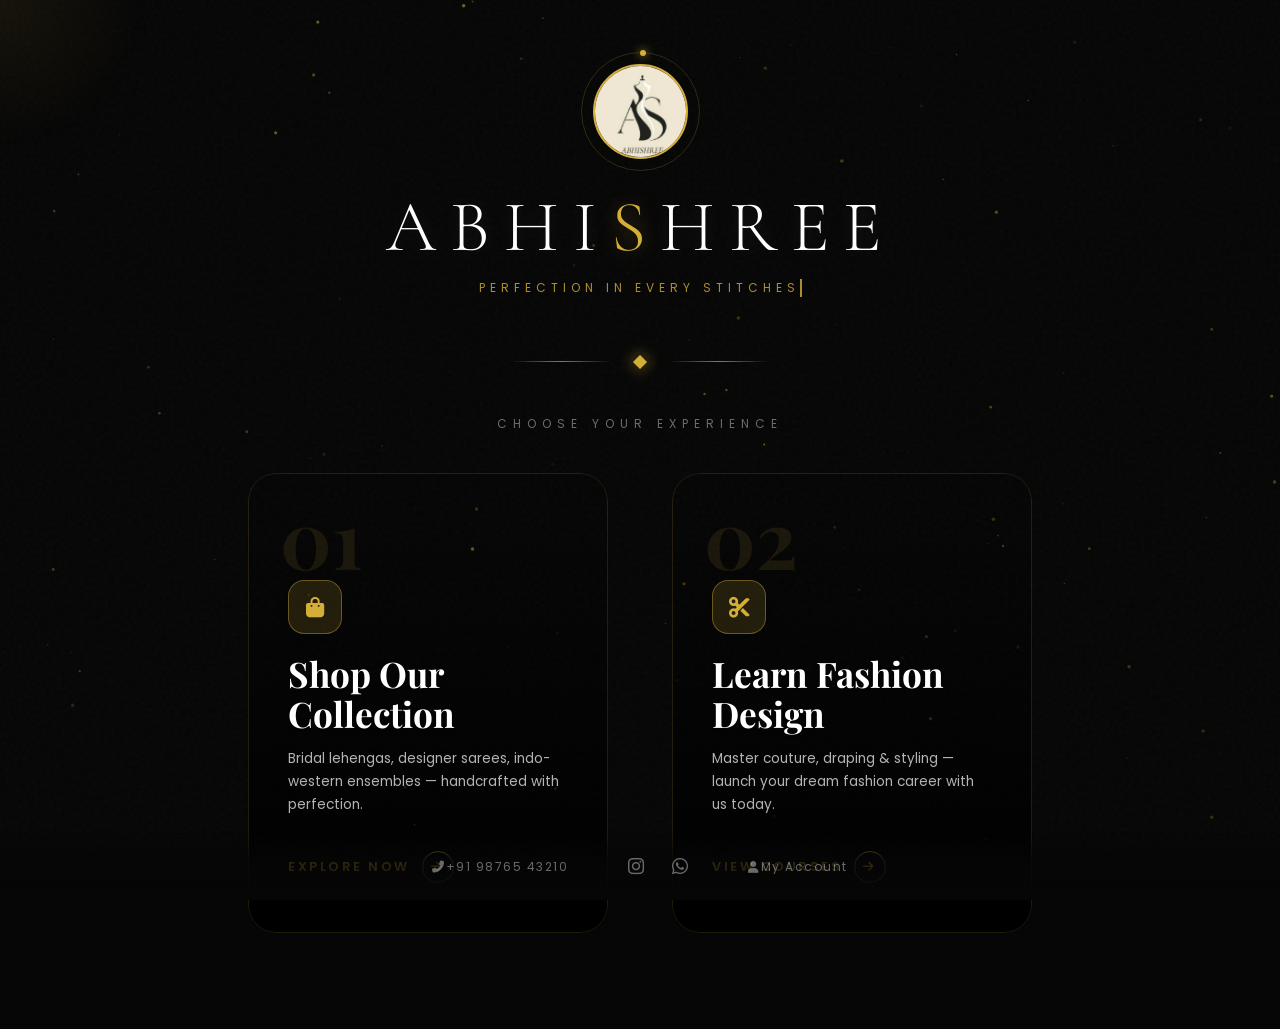
==== commit 77590587: "Update website" ====
--- a/frontend/index.html
+++ b/frontend/index.html
@@ -506,7 +506,7 @@
         <div class="cards-row">
 
             <!-- Shop -->
-            <a href="shop.html" class="choice-card">
+            <a href="https://www.instagram.com/abhishre_designers?stkn=cDlmenRheTlmMGhm" target="_blank" class="choice-card">
                 <div class="card-bg" style="background-image: url('https://images.unsplash.com/photo-1558769132-cb1aea458c5e?auto=format&fit=crop&w=900&q=80');"></div>
                 <div class="card-overlay"></div>
                 <div class="card-shimmer"></div>
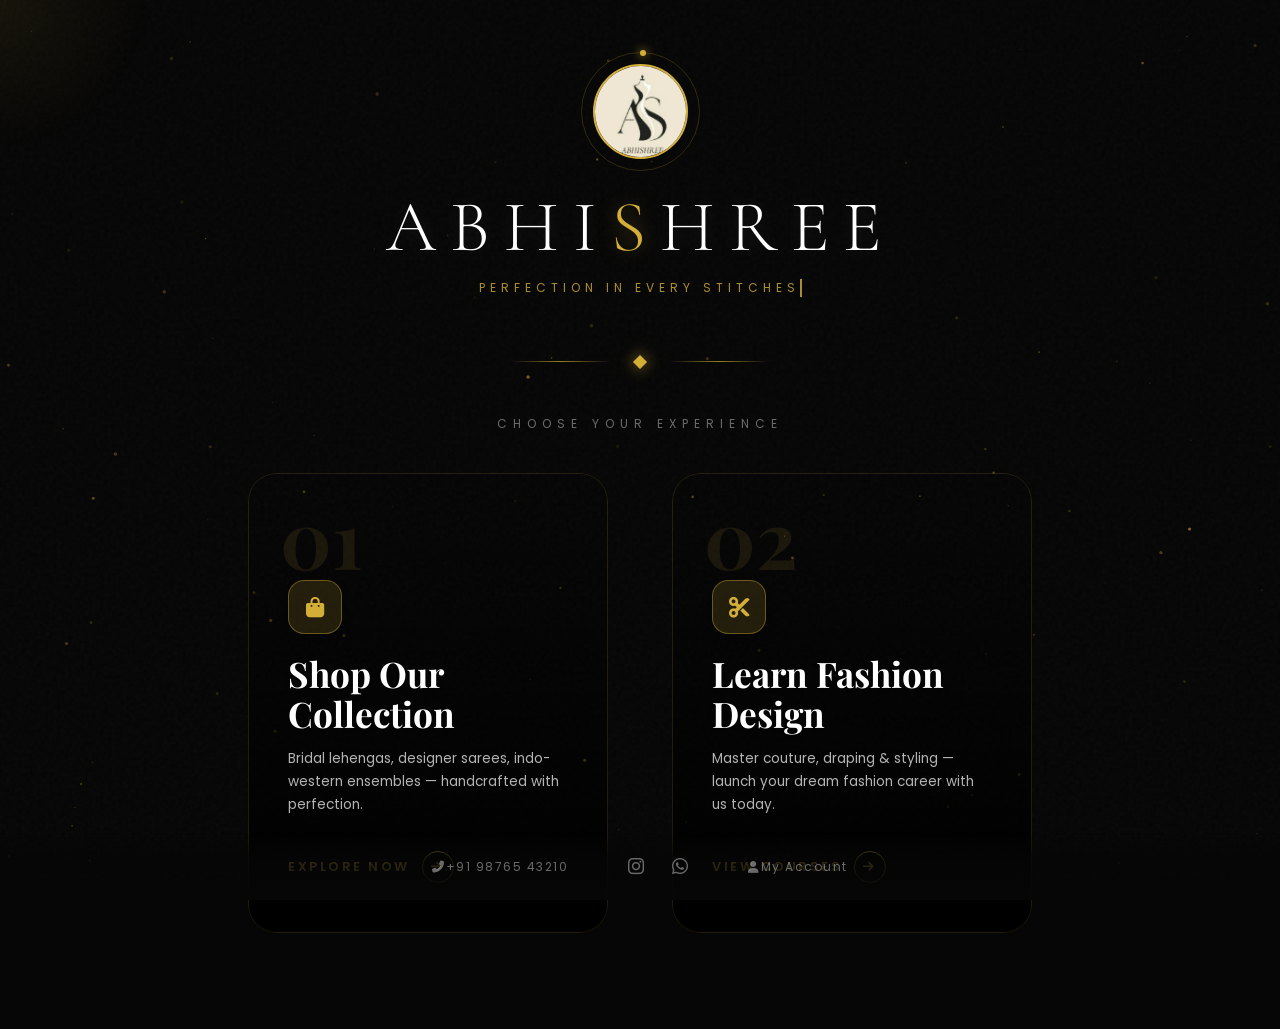
==== commit 1ffdd0c2: "Update website" ====
--- a/frontend/index.html
+++ b/frontend/index.html
@@ -506,7 +506,7 @@
         <div class="cards-row">
 
             <!-- Shop -->
-            <a href="https://www.instagram.com/abhishre_designers?stkn=cDlmenRheTlmMGhm" target="_blank" class="choice-card">
+            <a href="shop.html" class="choice-card">
                 <div class="card-bg" style="background-image: url('https://images.unsplash.com/photo-1558769132-cb1aea458c5e?auto=format&fit=crop&w=900&q=80');"></div>
                 <div class="card-overlay"></div>
                 <div class="card-shimmer"></div>
